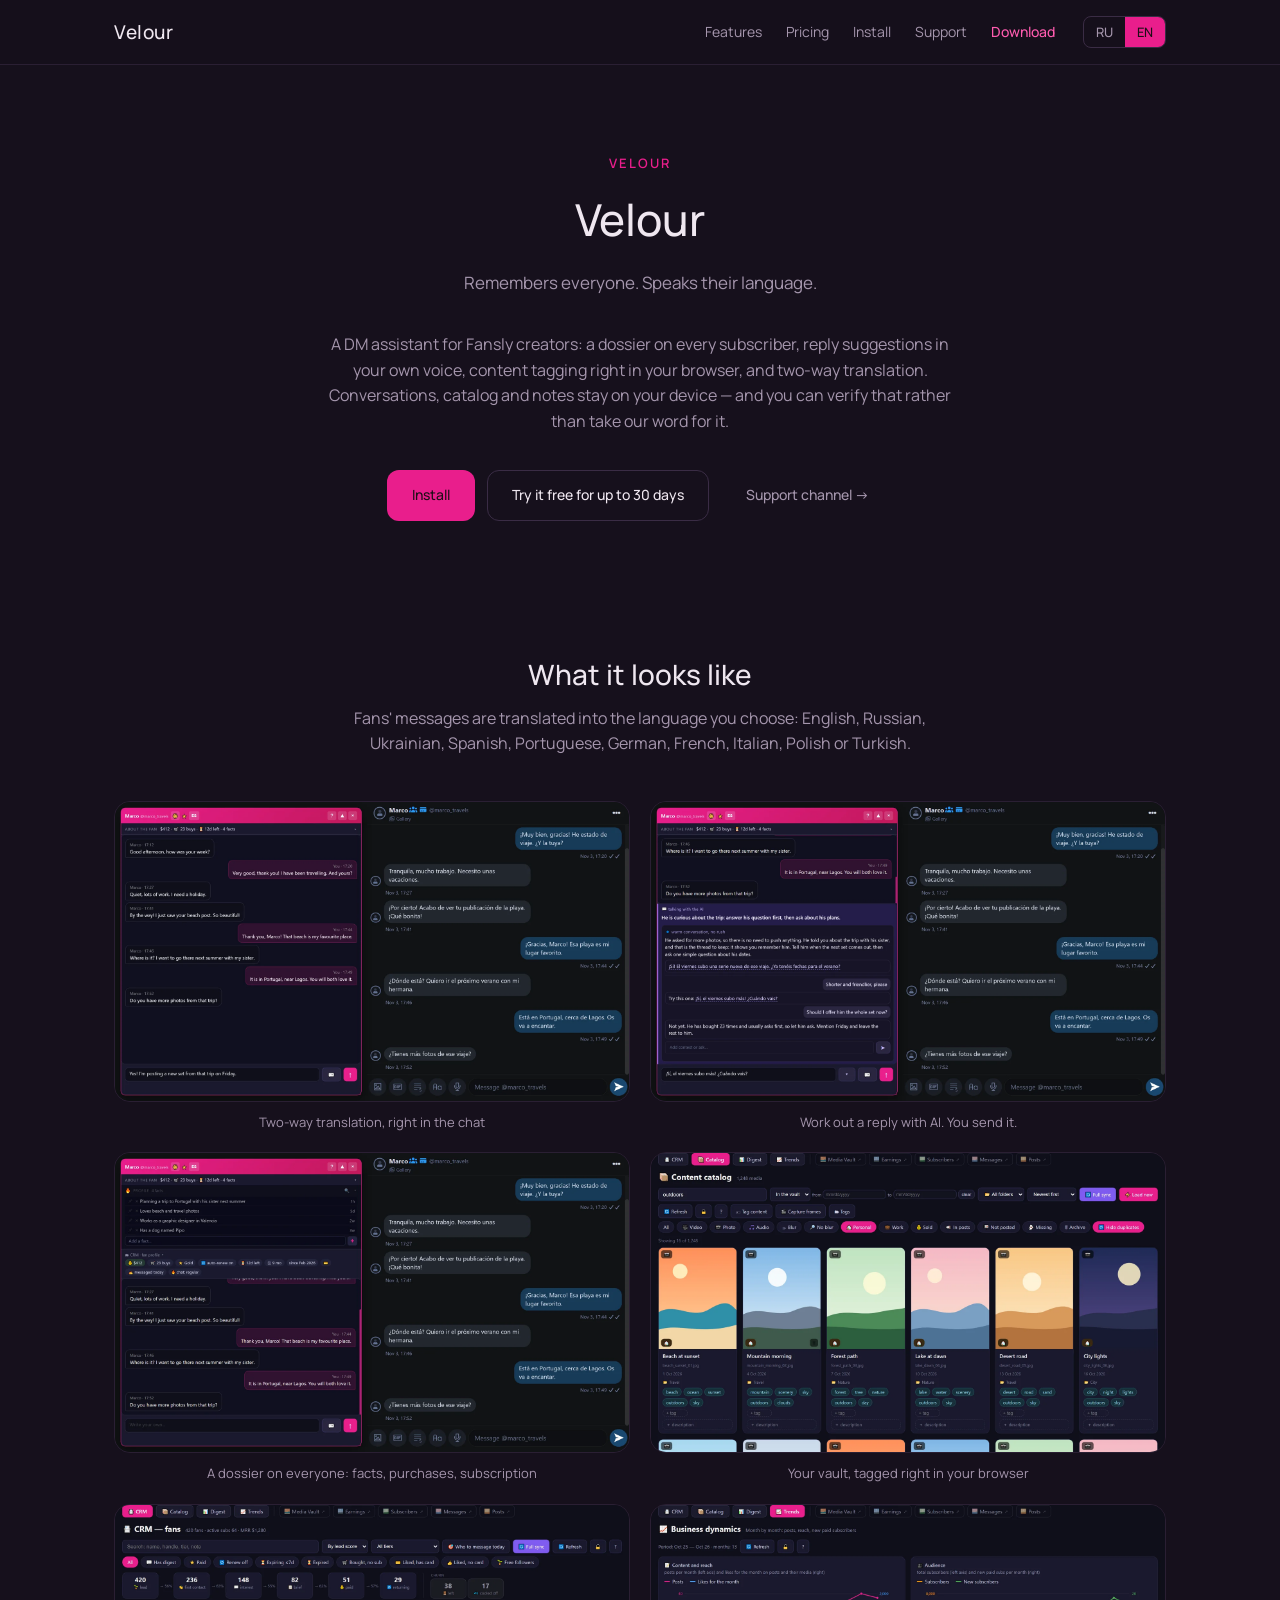
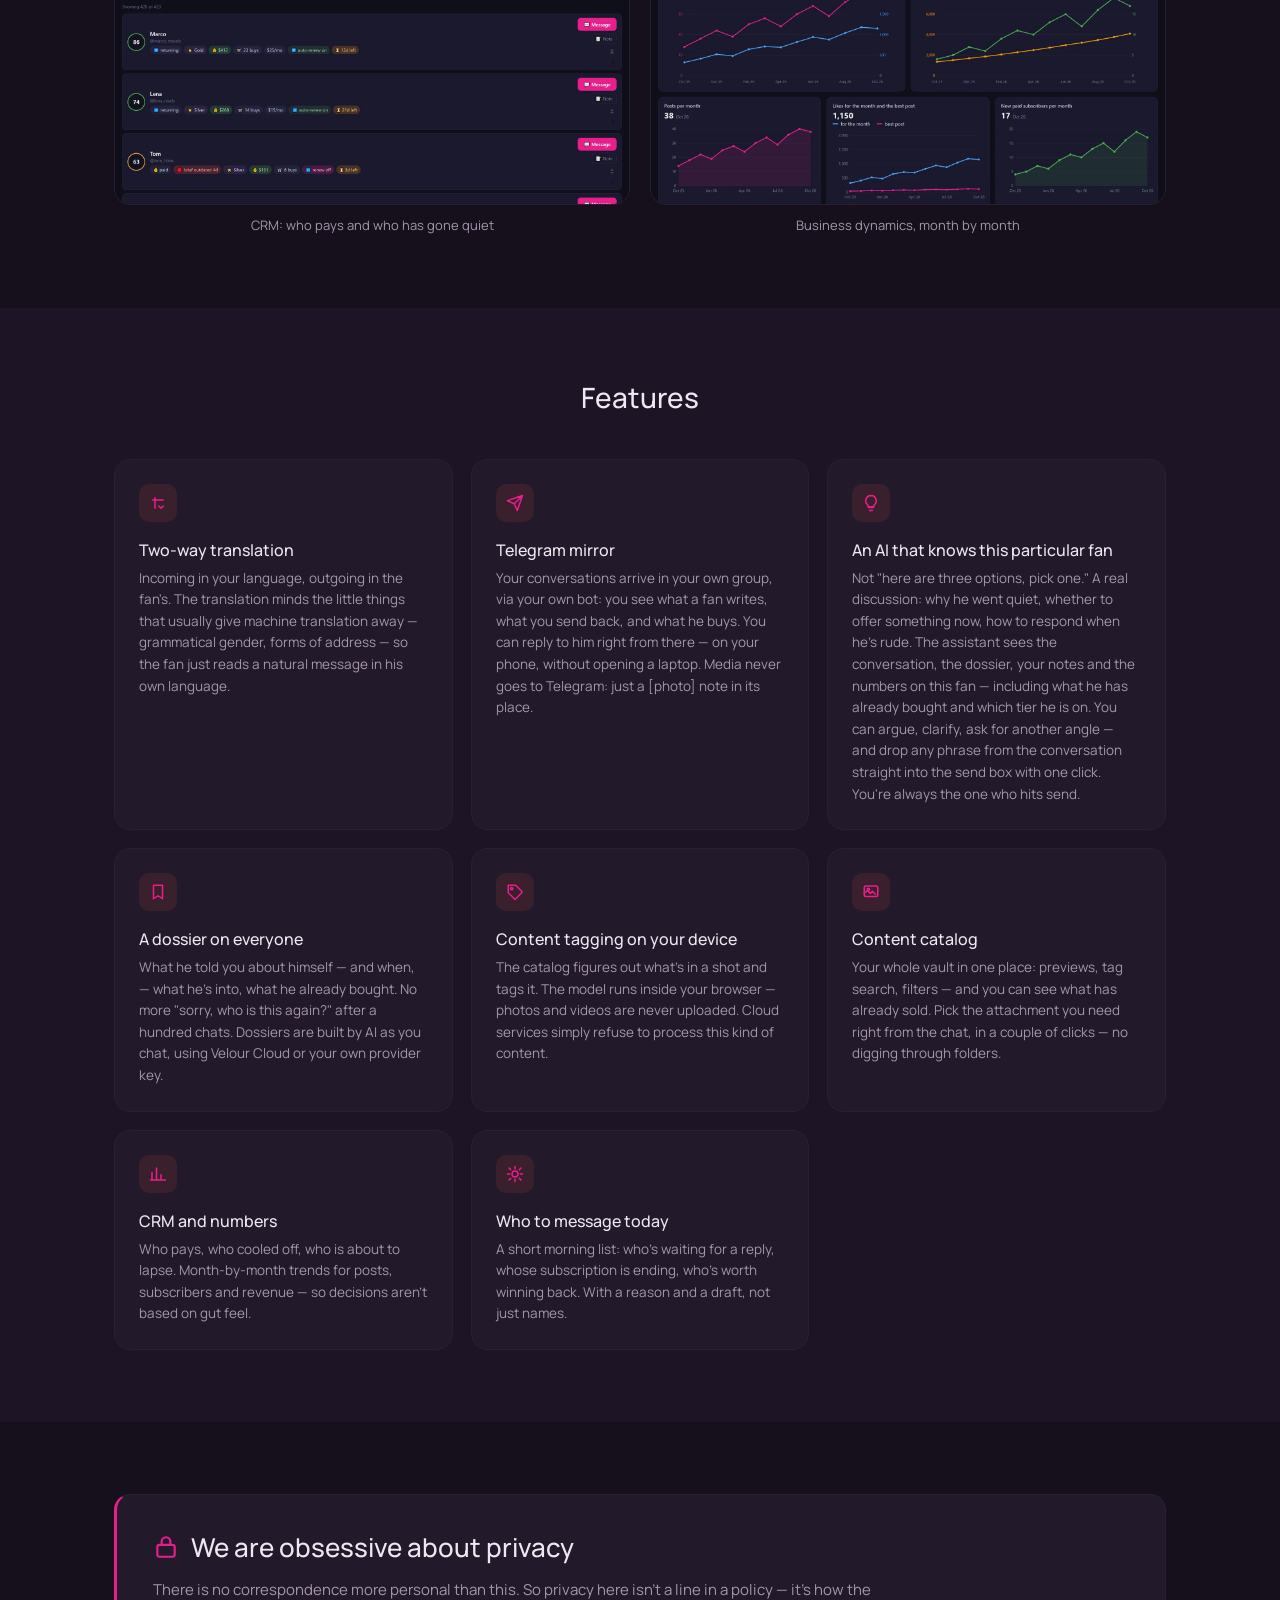
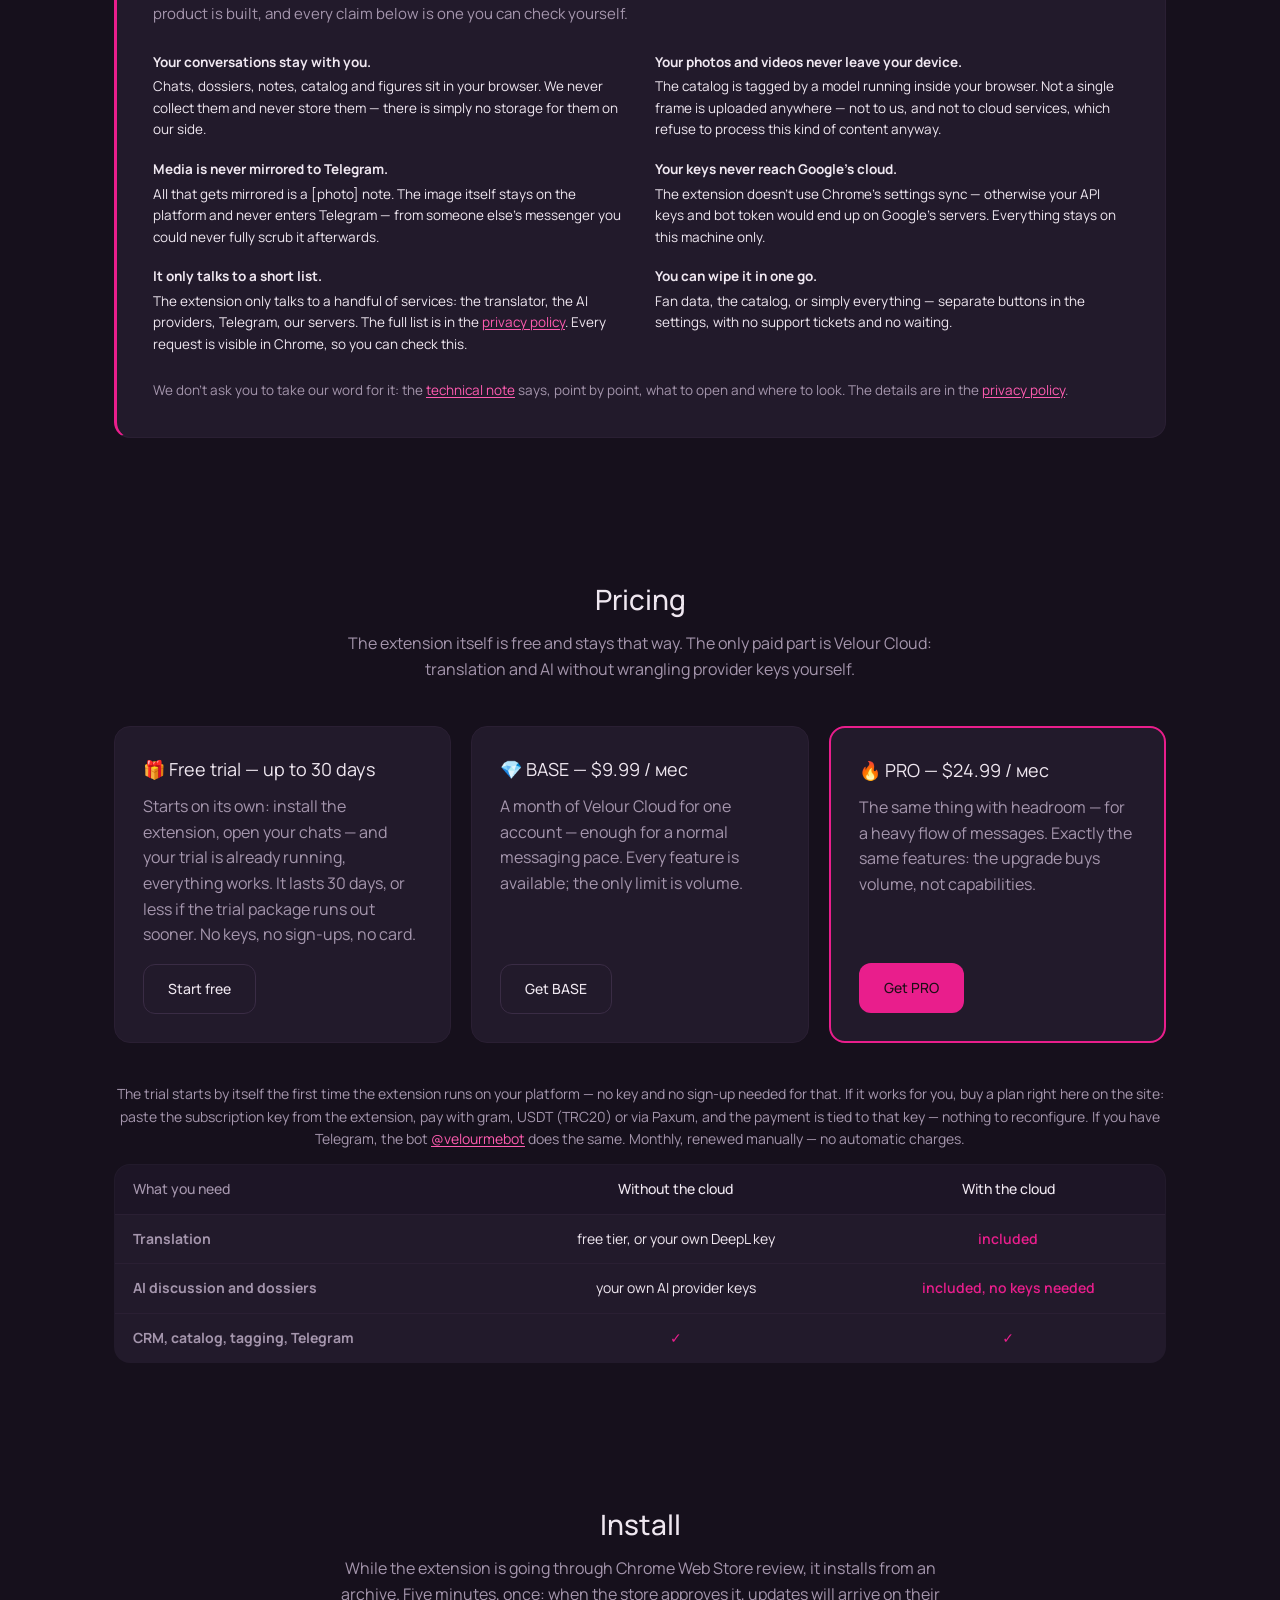
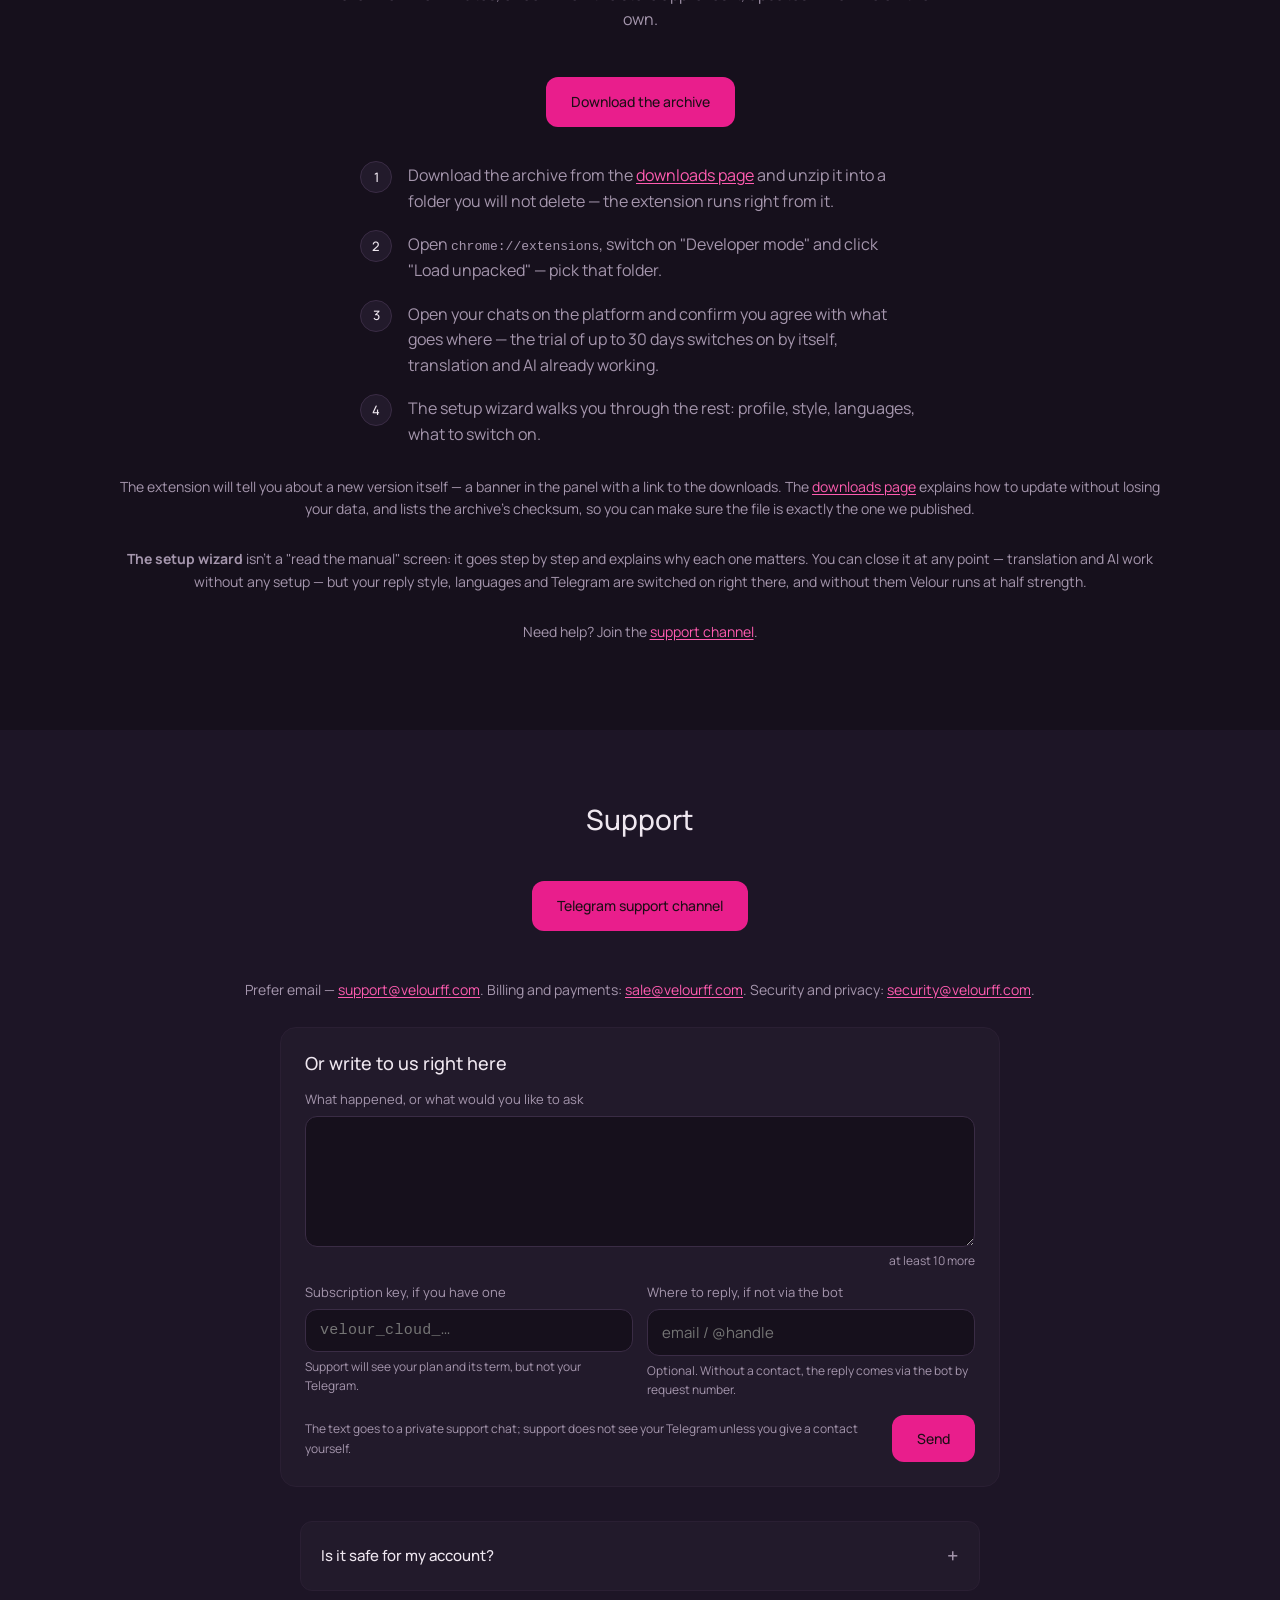
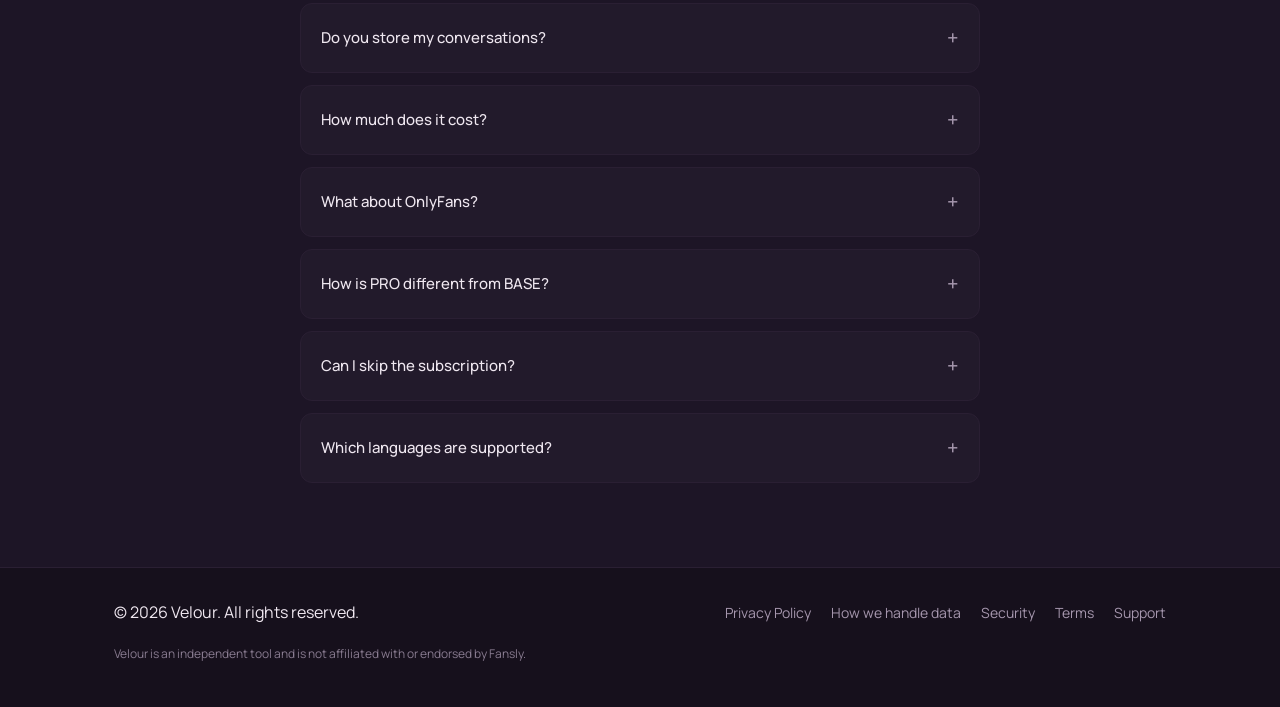
==== index.html @ 2e5d0bad "Пробный период: до 30 дней Co-Authored-By: Claude Opus 5.5 <noreply@anthropic.com>" ====
<!DOCTYPE html>
<html lang="en"
      data-title-ru="Velour — ассистент для личек на Fansly"
      data-title-en="Velour — DM assistant for Fansly creators"
      data-desc-ru="Velour: досье на каждого подписчика, подсказки ответов в вашем стиле, автотеги контента прямо в браузере и перевод в обе стороны. Данные остаются у вас."
      data-desc-en="Velour: a dossier on every subscriber, reply suggestions in your own voice, on-device content tagging and two-way translation. Your data stays with you.">
<head>
<meta charset="UTF-8">
<meta name="viewport" content="width=device-width, initial-scale=1">
<title>Velour</title>
<meta name="description" content="Velour — DM assistant for Fansly creators.">
<link rel="preconnect" href="https://fonts.googleapis.com">
<link rel="preconnect" href="https://fonts.gstatic.com" crossorigin>
<link href="https://fonts.googleapis.com/css2?family=Manrope:wght@400;500;600&display=swap" rel="stylesheet">
<link rel="stylesheet" href="style.css?v=20261104">
</head>
<body>
<a class="skip-link" href="#main">
  <span data-lang="ru">К содержимому</span><span data-lang="en">Skip to content</span>
</a>

<header class="site-header">
  <div class="container">
    <a class="logo" href="#top">Velour</a>
    <div class="header-right">
      <nav class="main-nav" aria-label="Основная навигация">
        <a href="#features"><span data-lang="ru">Возможности</span><span data-lang="en">Features</span></a>
        <a href="#pricing"><span data-lang="ru">Тарифы</span><span data-lang="en">Pricing</span></a>
        <a href="#install"><span data-lang="ru">Установка</span><span data-lang="en">Install</span></a>
        <a href="#support"><span data-lang="ru">Поддержка</span><span data-lang="en">Support</span></a>
        <a class="nav-download" href="downloads.html"><span data-lang="ru">Скачать</span><span data-lang="en">Download</span></a>
      </nav>
      <div class="lang-switch" role="group" aria-label="Language / Язык">
        <button type="button" data-set-lang="ru" aria-pressed="false">RU</button>
        <button type="button" data-set-lang="en" aria-pressed="false">EN</button>
      </div>
    </div>
  </div>
</header>

<main id="main">

  <section class="hero" id="top">
    <div class="container">
      <div class="kicker">VELOUR</div>
      <h1>Velour</h1>
      <p class="lede" data-lang="ru">Помнит каждого. Говорит на его языке.</p>
      <p class="lede" data-lang="en">Remembers everyone. Speaks their language.</p>
      <p data-lang="ru" style="max-width:640px;margin:0 auto 36px">Ассистент для личек на Fansly: досье на каждого подписчика, подсказки ответов в вашем стиле, автотеги контента прямо в браузере и перевод в обе стороны. Переписка, каталог и заметки остаются на вашем устройстве — и это можно проверить, а не принять на веру.</p>
      <p data-lang="en" style="max-width:640px;margin:0 auto 36px">A DM assistant for Fansly creators: a dossier on every subscriber, reply suggestions in your own voice, content tagging right in your browser, and two-way translation. Conversations, catalog and notes stay on your device — and you can verify that rather than take our word for it.</p>
      <div class="hero-actions">
        <a class="btn btn-primary" href="#install">
          <span data-lang="ru">Установить</span><span data-lang="en">Install</span>
        </a>
        <a class="btn btn-secondary" href="#install">
          <span data-lang="ru">Попробовать до 30 дней бесплатно</span><span data-lang="en">Try it free for up to 30 days</span>
        </a>
        <a class="btn btn-ghost" href="https://t.me/velourapp">
          <span data-lang="ru">Канал поддержки →</span><span data-lang="en">Support channel →</span>
        </a>
      </div>
    </div>
  </section>

  <section id="demo">
    <div class="container">
      <div class="section-head">
        <h2><span data-lang="ru">Как это выглядит</span><span data-lang="en">What it looks like</span></h2>
        <p data-lang="ru">Снимки на английском. Сообщения фанов переводятся на язык, который вы выберете: английский, русский, украинский, испанский, португальский, немецкий, французский, итальянский, польский или турецкий.</p>
        <p data-lang="en">Fans' messages are translated into the language you choose: English, Russian, Ukrainian, Spanish, Portuguese, German, French, Italian, Polish or Turkish.</p>
      </div>
      <div class="demo-shots">
        <figure>
          <a class="shot-link" href="assets/shots/1-translate.webp" target="_blank" rel="noopener">
            <img src="assets/shots/1-translate.webp" width="1600" height="930" loading="lazy" alt="The chat in Spanish on the right, the Velour panel in English on the left">
          </a>
          <figcaption><span data-lang="ru">Перевод в обе стороны прямо в чате</span><span data-lang="en">Two-way translation, right in the chat</span></figcaption>
        </figure>
        <figure>
          <a class="shot-link" href="assets/shots/2-ai-reply.webp" target="_blank" rel="noopener">
            <img src="assets/shots/2-ai-reply.webp" width="1600" height="930" loading="lazy" alt="A conversation with the AI about the fan, with ready phrases in his language">
          </a>
          <figcaption><span data-lang="ru">Обсудите ответ с ИИ, отправляете вы сами</span><span data-lang="en">Work out a reply with AI. You send it.</span></figcaption>
        </figure>
        <figure>
          <a class="shot-link" href="assets/shots/3-fan-card.webp" target="_blank" rel="noopener">
            <img src="assets/shots/3-fan-card.webp" width="1600" height="930" loading="lazy" alt="The panel with what the fan told about himself and his purchase history">
          </a>
          <figcaption><span data-lang="ru">Досье на каждого: факты, покупки, подписка</span><span data-lang="en">A dossier on everyone: facts, purchases, subscription</span></figcaption>
        </figure>
        <figure>
          <a class="shot-link" href="assets/shots/4-catalog.webp" target="_blank" rel="noopener">
            <img src="assets/shots/4-catalog.webp" width="1600" height="930" loading="lazy" alt="The media catalog with automatic tags and a search by tag">
          </a>
          <figcaption><span data-lang="ru">Каталог с тегами: разметка идёт прямо в браузере</span><span data-lang="en">Your vault, tagged right in your browser</span></figcaption>
        </figure>
        <figure>
          <a class="shot-link" href="assets/shots/5-crm.webp" target="_blank" rel="noopener">
            <img src="assets/shots/5-crm.webp" width="1600" height="930" loading="lazy" alt="The list of fans with score, spending and subscription status">
          </a>
          <figcaption><span data-lang="ru">CRM: кто платит, а кто затих</span><span data-lang="en">CRM: who pays and who has gone quiet</span></figcaption>
        </figure>
        <figure>
          <a class="shot-link" href="assets/shots/6-dynamics.webp" target="_blank" rel="noopener">
            <img src="assets/shots/6-dynamics.webp" width="1600" height="930" loading="lazy" alt="Charts of posts, likes, subscribers and new paid subscribers by month">
          </a>
          <figcaption><span data-lang="ru">Динамика бизнеса по месяцам</span><span data-lang="en">Business dynamics, month by month</span></figcaption>
        </figure>
      </div>
    </div>
  </section>

  <section class="section-alt" id="features">
    <div class="container">
      <div class="section-head">
        <h2><span data-lang="ru">Возможности</span><span data-lang="en">Features</span></h2>
      </div>
      <div class="feature-grid">

        <div class="feature-card">
          <div class="feature-icon" aria-hidden="true">
            <svg width="18" height="18" viewBox="0 0 24 24" fill="none" stroke="#e91e8c" stroke-width="2"><path d="M5 8h14M8 5v14M19 16l-3 3-3-3" stroke-linecap="round" stroke-linejoin="round"/></svg>
          </div>
          <h3><span data-lang="ru">Перевод в обе стороны</span><span data-lang="en">Two-way translation</span></h3>
          <p data-lang="ru">Входящие — на вашем языке, исходящие — на языке фана. Перевод следит за мелочами вроде рода и обращений, которые обычно выдают машинный перевод, — фан просто читает живое сообщение на родном языке.</p>
          <p data-lang="en">Incoming in your language, outgoing in the fan's. The translation minds the little things that usually give machine translation away — grammatical gender, forms of address — so the fan just reads a natural message in his own language.</p>
        </div>

        <div class="feature-card">
          <div class="feature-icon" aria-hidden="true">
            <svg width="18" height="18" viewBox="0 0 24 24" fill="none" stroke="#e91e8c" stroke-width="2"><path d="M22 2 11 13M22 2l-7 20-4-9-9-4 20-7z" stroke-linecap="round" stroke-linejoin="round"/></svg>
          </div>
          <h3><span data-lang="ru">Зеркало в Телеграме</span><span data-lang="en">Telegram mirror</span></h3>
          <p data-lang="ru">Переписка приходит в вашу собственную группу, через вашего бота: видно, что пишет фан, что вы ответили и что он покупает. Оттуда же можно и написать ему — с телефона, не открывая ноутбук. Медиа в Телеграм не уходит: вместо него только пометка вида [фото].</p>
          <p data-lang="en">Your conversations arrive in your own group, via your own bot: you see what a fan writes, what you send back, and what he buys. You can reply to him right from there — on your phone, without opening a laptop. Media never goes to Telegram: just a [photo] note in its place.</p>
        </div>

        <div class="feature-card">
          <div class="feature-icon" aria-hidden="true">
            <svg width="18" height="18" viewBox="0 0 24 24" fill="none" stroke="#e91e8c" stroke-width="2"><path d="M9 18h6M10 22h4M12 2a7 7 0 0 0-4 12.7V17h8v-2.3A7 7 0 0 0 12 2z" stroke-linecap="round" stroke-linejoin="round"/></svg>
          </div>
          <h3><span data-lang="ru">Разговор с ИИ, который знает этого фана</span><span data-lang="en">An AI that knows this particular fan</span></h3>
          <p data-lang="ru">Не «вот три варианта, выбирайте». Полноценное обсуждение: почему он затих, стоит ли предлагать сейчас, как ответить на грубость. Ассистент видит переписку, досье, заметки и цифры по этому фану — включая то, что он уже покупал и на каком тарифе сидит. Можно спорить, уточнять, просить иначе — и любую фразу из разговора одним кликом вставить в поле отправки. Отправляете всегда вы.</p>
          <p data-lang="en">Not "here are three options, pick one." A real discussion: why he went quiet, whether to offer something now, how to respond when he's rude. The assistant sees the conversation, the dossier, your notes and the numbers on this fan — including what he has already bought and which tier he is on. You can argue, clarify, ask for another angle — and drop any phrase from the conversation straight into the send box with one click. You're always the one who hits send.</p>
        </div>

        <div class="feature-card">
          <div class="feature-icon" aria-hidden="true">
            <svg width="18" height="18" viewBox="0 0 24 24" fill="none" stroke="#e91e8c" stroke-width="2"><path d="M6 3h12v18l-6-4-6 4V3z" stroke-linecap="round" stroke-linejoin="round"/></svg>
          </div>
          <h3><span data-lang="ru">Досье на каждого</span><span data-lang="en">A dossier on everyone</span></h3>
          <p data-lang="ru">Что он рассказал о себе — и когда именно, — чем живёт, что уже покупал. Никаких «прости, а кто это?» после сотни диалогов. Досье по ходу переписки собирает ИИ — через облако Velour или ваш собственный ключ провайдера.</p>
          <p data-lang="en">What he told you about himself — and when, — what he's into, what he already bought. No more "sorry, who is this again?" after a hundred chats. Dossiers are built by AI as you chat, using Velour Cloud or your own provider key.</p>
        </div>

        <div class="feature-card">
          <div class="feature-icon" aria-hidden="true">
            <svg width="18" height="18" viewBox="0 0 24 24" fill="none" stroke="#e91e8c" stroke-width="2"><path d="M20.6 13.4 12 22l-9-9V3h10l7.6 7.6a2 2 0 0 1 0 2.8z" stroke-linecap="round" stroke-linejoin="round"/><circle cx="7.5" cy="7.5" r="1.5"/></svg>
          </div>
          <h3><span data-lang="ru">Автотеги на вашем устройстве</span><span data-lang="en">Content tagging on your device</span></h3>
          <p data-lang="ru">Каталог сам понимает, что на снимке, и проставляет теги. Модель работает у вас в браузере — фото и видео никуда не отправляются. Облачные сервисы такое просто отказываются обрабатывать.</p>
          <p data-lang="en">The catalog figures out what's in a shot and tags it. The model runs inside your browser — photos and videos are never uploaded. Cloud services simply refuse to process this kind of content.</p>
        </div>

        <div class="feature-card">
          <div class="feature-icon" aria-hidden="true">
            <svg width="18" height="18" viewBox="0 0 24 24" fill="none" stroke="#e91e8c" stroke-width="2"><rect x="3" y="4" width="18" height="14" rx="2"/><path d="m3 14 4-4 4 4 3-3 4 4" stroke-linecap="round" stroke-linejoin="round"/><circle cx="8.5" cy="8.5" r="1.5"/></svg>
          </div>
          <h3><span data-lang="ru">Каталог контента</span><span data-lang="en">Content catalog</span></h3>
          <p data-lang="ru">Весь ваш vault в одном месте: превью, поиск по тегам, фильтры — и видно, что уже продавалось. Нужное вложение выбираете прямо из чата, в пару кликов — без раскопок по папкам.</p>
          <p data-lang="en">Your whole vault in one place: previews, tag search, filters — and you can see what has already sold. Pick the attachment you need right from the chat, in a couple of clicks — no digging through folders.</p>
        </div>

        <div class="feature-card">
          <div class="feature-icon" aria-hidden="true">
            <svg width="18" height="18" viewBox="0 0 24 24" fill="none" stroke="#e91e8c" stroke-width="2"><path d="M4 20V10M10 20V4M16 20v-7M22 20H2" stroke-linecap="round"/></svg>
          </div>
          <h3><span data-lang="ru">CRM и цифры</span><span data-lang="en">CRM and numbers</span></h3>
          <p data-lang="ru">Кто платит, кто остыл, кто вот-вот отпишется. Помесячная картина по постам, подписчикам и выручке — чтобы решать по цифрам, а не на глазок.</p>
          <p data-lang="en">Who pays, who cooled off, who is about to lapse. Month-by-month trends for posts, subscribers and revenue — so decisions aren't based on gut feel.</p>
        </div>

        <div class="feature-card">
          <div class="feature-icon" aria-hidden="true">
            <svg width="18" height="18" viewBox="0 0 24 24" fill="none" stroke="#e91e8c" stroke-width="2"><circle cx="12" cy="12" r="4"/><path d="M12 2v3M12 19v3M4.2 4.2l2.1 2.1M17.7 17.7l2.1 2.1M2 12h3M19 12h3M4.2 19.8l2.1-2.1M17.7 6.3l2.1-2.1" stroke-linecap="round"/></svg>
          </div>
          <h3><span data-lang="ru">Кому написать сегодня</span><span data-lang="en">Who to message today</span></h3>
          <p data-lang="ru">С утра — короткий список: кто ждёт ответа, у кого заканчивается подписка, кого стоит вернуть. С поводом и черновиком, а не просто списком имён.</p>
          <p data-lang="en">A short morning list: who's waiting for a reply, whose subscription is ending, who's worth winning back. With a reason and a draft, not just names.</p>
        </div>

      </div>
    </div>
  </section>

  <!-- Приватность отдельным блоком, а не карточкой в ряду: для этой аудитории это не «ещё одна фича»,
       а условие, при котором инструмент вообще пускают к переписке. -->
  <section id="privacy-pledge">
    <div class="container">
      <div class="pledge">
        <div class="pledge-head">
          <svg width="26" height="26" viewBox="0 0 24 24" fill="none" stroke="#e91e8c" stroke-width="2" aria-hidden="true"><rect x="4" y="10" width="16" height="11" rx="2"/><path d="M8 10V7a4 4 0 0 1 8 0v3" stroke-linecap="round"/></svg>
          <h2><span data-lang="ru">Мы помешаны на приватности</span><span data-lang="en">We are obsessive about privacy</span></h2>
        </div>
        <p class="pledge-lede" data-lang="ru">Личнее этой переписки не бывает. Поэтому приватность у нас не строчка в политике, а способ, которым всё устроено внутри — и каждый пункт ниже можно проверить самостоятельно.</p>
        <p class="pledge-lede" data-lang="en">There is no correspondence more personal than this. So privacy here isn't a line in a policy — it's how the product is built, and every claim below is one you can check yourself.</p>

        <ul class="pledge-list">
          <li>
            <strong data-lang="ru">Переписка живёт у вас.</strong><strong data-lang="en">Your conversations stay with you.</strong>
            <span data-lang="ru">Диалоги, досье, заметки, каталог и цифры лежат в вашем браузере. Мы их не собираем и не храним — на нашей стороне под них просто нет хранилища.</span>
            <span data-lang="en">Chats, dossiers, notes, catalog and figures sit in your browser. We never collect them and never store them — there is simply no storage for them on our side.</span>
          </li>
          <li>
            <strong data-lang="ru">Ваши фото и видео никуда не уходят.</strong><strong data-lang="en">Your photos and videos never leave your device.</strong>
            <span data-lang="ru">Каталог размечает модель, работающая внутри браузера. Ни один кадр не загружается на сервер — ни к нам, ни в облачные сервисы, которые такой контент всё равно отказываются обрабатывать.</span>
            <span data-lang="en">The catalog is tagged by a model running inside your browser. Not a single frame is uploaded anywhere — not to us, and not to cloud services, which refuse to process this kind of content anyway.</span>
          </li>
          <li>
            <strong data-lang="ru">В Телеграм медиа не пересылается.</strong><strong data-lang="en">Media is never mirrored to Telegram.</strong>
            <span data-lang="ru">В зеркало уходит только пометка вида [фото]. Сама картинка остаётся на площадке и в Телеграм не попадает — из чужого мессенджера её потом было бы уже не вычистить.</span>
            <span data-lang="en">All that gets mirrored is a [photo] note. The image itself stays on the platform and never enters Telegram — from someone else's messenger you could never fully scrub it afterwards.</span>
          </li>
          <li>
            <strong data-lang="ru">Ключи не уезжают в облако Google.</strong><strong data-lang="en">Your keys never reach Google's cloud.</strong>
            <span data-lang="ru">Расширение не пользуется синхронизацией настроек Chrome — иначе ваши API-ключи и токен бота оказались бы на серверах Google. Всё хранится только на этом компьютере.</span>
            <span data-lang="en">The extension doesn't use Chrome's settings sync — otherwise your API keys and bot token would end up on Google's servers. Everything stays on this machine only.</span>
          </li>
          <li>
            <strong data-lang="ru">Наружу — только по короткому списку.</strong><strong data-lang="en">It only talks to a short list.</strong>
            <span data-lang="ru">Расширение обращается лишь к нескольким сервисам: переводчик, ИИ-провайдеры, Телеграм, наши серверы. Весь список — в <a href="privacy-full.html">политике конфиденциальности</a>. Каждый запрос виден в Chrome, это можно проверить.</span>
            <span data-lang="en">The extension only talks to a handful of services: the translator, the AI providers, Telegram, our servers. The full list is in the <a href="privacy-full.html">privacy policy</a>. Every request is visible in Chrome, so you can check this.</span>
          </li>
          <li>
            <strong data-lang="ru">Стереть можно в один заход.</strong><strong data-lang="en">You can wipe it in one go.</strong>
            <span data-lang="ru">Данные фанов, каталог или вообще всё — отдельными кнопками в настройках, без переписки с поддержкой и без ожидания.</span>
            <span data-lang="en">Fan data, the catalog, or simply everything — separate buttons in the settings, with no support tickets and no waiting.</span>
          </li>
        </ul>

        <p class="pledge-foot" data-lang="ru">Не просим верить на слово: в <a href="whitepaper.html">технической записке</a> под каждым пунктом написано, что открыть и куда посмотреть. Подробности — в <a href="privacy-full.html">политике конфиденциальности</a>.</p>
        <p class="pledge-foot" data-lang="en">We don't ask you to take our word for it: the <a href="whitepaper.html">technical note</a> says, point by point, what to open and where to look. The details are in the <a href="privacy-full.html">privacy policy</a>.</p>
      </div>
    </div>
  </section>

  <section id="pricing">
    <div class="container">
      <div class="section-head">
        <h2><span data-lang="ru">Тарифы</span><span data-lang="en">Pricing</span></h2>
        <p data-lang="ru">Само расширение бесплатное, и таким останется. Платное — только облако Velour: перевод и ИИ без возни с ключами провайдеров.</p>
        <p data-lang="en">The extension itself is free and stays that way. The only paid part is Velour Cloud: translation and AI without wrangling provider keys yourself.</p>
      </div>

      <div class="edition-grid">
        <div class="edition-card">
          <div class="edition-name">🎁 <span data-lang="ru">Бесплатный пробный период — до 30 дней</span><span data-lang="en">Free trial — up to 30 days</span></div>
          <p data-lang="ru">Включается сам: поставьте расширение, откройте свои чаты — и пробный период уже идёт, всё работает. Длится 30 дней или меньше, если пробный пакет закончится раньше. Без ключей, без регистраций, без карты.</p>
          <p data-lang="en">Starts on its own: install the extension, open your chats — and your trial is already running, everything works. It lasts 30 days, or less if the trial package runs out sooner. No keys, no sign-ups, no card.</p>
          <div class="edition-actions">
            <a class="btn btn-secondary" href="#install">
              <span data-lang="ru">Начать бесплатно</span><span data-lang="en">Start free</span>
            </a>
          </div>
        </div>

        <div class="edition-card">
          <div class="edition-name">💎 BASE — $9.99 / мес</div>
          <p data-lang="ru">Облако на месяц для одного аккаунта — хватает на обычный ритм переписки. Все функции доступны, тариф ограничивает только объём.</p>
          <p data-lang="en">A month of Velour Cloud for one account — enough for a normal messaging pace. Every feature is available; the only limit is volume.</p>
          <div class="edition-actions">
            <a class="btn btn-secondary" href="buy.html?tier=base">
              <span data-lang="ru">Купить BASE</span><span data-lang="en">Get BASE</span>
            </a>
          </div>
        </div>

        <div class="edition-card is-featured">
          <div class="edition-name">🔥 PRO — $24.99 / мес</div>
          <p data-lang="ru">То же самое, но с запасом — для плотного потока переписки. Функции ровно те же: апгрейд покупает объём, а не возможности.</p>
          <p data-lang="en">The same thing with headroom — for a heavy flow of messages. Exactly the same features: the upgrade buys volume, not capabilities.</p>
          <div class="edition-actions">
            <a class="btn btn-primary" href="buy.html?tier=pro">
              <span data-lang="ru">Купить PRO</span><span data-lang="en">Get PRO</span>
            </a>
          </div>
        </div>
      </div>

      <p class="install-help">
        <span data-lang="ru">Пробный период начинается сам, как только расширение впервые заработает на площадке — ни ключа, ни регистрации для этого не нужно. Понравилось — покупаете тариф прямо здесь, на сайте: вставляете ключ подписки из расширения, платите gram, USDT (TRC20) или через Paxum, и оплата привязывается к этому ключу — перенастраивать ничего не придётся. Есть Телеграм — то же самое умеет бот <a href="https://t.me/velourmebot">@velourmebot</a>. Подписка помесячная, продлевается вручную — автосписаний нет.</span>
        <span data-lang="en">The trial starts by itself the first time the extension runs on your platform — no key and no sign-up needed for that. If it works for you, buy a plan right here on the site: paste the subscription key from the extension, pay with gram, USDT (TRC20) or via Paxum, and the payment is tied to that key — nothing to reconfigure. If you have Telegram, the bot <a href="https://t.me/velourmebot">@velourmebot</a> does the same. Monthly, renewed manually — no automatic charges.</span>
      </p>

      <table class="compare-table">
        <thead>
          <tr>
            <th scope="col"><span data-lang="ru">Что нужно</span><span data-lang="en">What you need</span></th>
            <th scope="col"><span data-lang="ru">Без облака</span><span data-lang="en">Without the cloud</span></th>
            <th scope="col"><span data-lang="ru">С облаком</span><span data-lang="en">With the cloud</span></th>
          </tr>
        </thead>
        <tbody>
          <tr>
            <th scope="row"><span data-lang="ru">Перевод</span><span data-lang="en">Translation</span></th>
            <td><span data-lang="ru">бесплатный, или свой ключ DeepL</span><span data-lang="en">free tier, or your own DeepL key</span></td>
            <td class="yes"><span data-lang="ru">включён</span><span data-lang="en">included</span></td>
          </tr>
          <tr>
            <th scope="row"><span data-lang="ru">Разговор с ИИ и досье</span><span data-lang="en">AI discussion and dossiers</span></th>
            <td><span data-lang="ru">свои ключи ИИ-провайдеров</span><span data-lang="en">your own AI provider keys</span></td>
            <td class="yes"><span data-lang="ru">включены, ключи не нужны</span><span data-lang="en">included, no keys needed</span></td>
          </tr>
          <tr>
            <th scope="row"><span data-lang="ru">CRM, каталог, автотеги, Телеграм</span><span data-lang="en">CRM, catalog, tagging, Telegram</span></th>
            <td class="yes">✓</td>
            <td class="yes">✓</td>
          </tr>
        </tbody>
      </table>
    </div>
  </section>

  <section id="install">
    <div class="container">
      <div class="section-head">
        <h2><span data-lang="ru">Установка</span><span data-lang="en">Install</span></h2>
        <p data-lang="ru">Пока расширение проходит проверку в Chrome Web Store, оно ставится из архива. Это пять минут и один раз: когда магазин одобрит, обновления пойдут сами.</p>
        <p data-lang="en">While the extension is going through Chrome Web Store review, it installs from an archive. Five minutes, once: when the store approves it, updates will arrive on their own.</p>
      </div>

      <div class="install-cta">
        <a class="btn btn-primary" href="downloads.html">
          <span data-lang="ru">Скачать архив</span><span data-lang="en">Download the archive</span>
        </a>
      </div>

      <ol class="install-steps" data-lang="ru">
        <li>Скачайте архив на <a href="downloads.html">странице загрузок</a> и распакуйте его в папку, которую не будете удалять — расширение работает прямо из неё.</li>
        <li>Откройте <code>chrome://extensions</code>, включите «Режим разработчика» и нажмите «Загрузить распакованное» — выберите эту папку.</li>
        <li>Откройте свои чаты на площадке и подтвердите, что согласны с тем, что и куда уходит, — пробный период до 30 дней включится сам, а перевод и ИИ уже работают.</li>
        <li>Мастер настройки проведёт по шагам: профиль, стиль, языки, что включить.</li>
      </ol>
      <ol class="install-steps" data-lang="en">
        <li>Download the archive from the <a href="downloads.html">downloads page</a> and unzip it into a folder you will not delete — the extension runs right from it.</li>
        <li>Open <code>chrome://extensions</code>, switch on "Developer mode" and click "Load unpacked" — pick that folder.</li>
        <li>Open your chats on the platform and confirm you agree with what goes where — the trial of up to 30 days switches on by itself, translation and AI already working.</li>
        <li>The setup wizard walks you through the rest: profile, style, languages, what to switch on.</li>
      </ol>

      <p class="install-help">
        <span data-lang="ru">О новой версии расширение скажет само — баннером в панели со ссылкой на загрузки. На <a href="downloads.html">странице загрузок</a> написано, как обновиться, не потеряв данные, и есть контрольная сумма архива: можно убедиться, что файл ровно тот, что мы выложили.</span>
        <span data-lang="en">The extension will tell you about a new version itself — a banner in the panel with a link to the downloads. The <a href="downloads.html">downloads page</a> explains how to update without losing your data, and lists the archive's checksum, so you can make sure the file is exactly the one we published.</span>
      </p>

      <p class="install-help">
        <span data-lang="ru"><strong>Мастер настройки</strong> — это не «прочитайте инструкцию»: он ведёт по шагам и на каждом объясняет, зачем это. Закрыть его можно в любой момент — перевод и ИИ работают и без настройки, — но ваш стиль ответов, языки и Телеграм включаются именно в нём, а без них Velour раскрывается вполсилы.</span>
        <span data-lang="en"><strong>The setup wizard</strong> isn't a "read the manual" screen: it goes step by step and explains why each one matters. You can close it at any point — translation and AI work without any setup — but your reply style, languages and Telegram are switched on right there, and without them Velour runs at half strength.</span>
      </p>

      <p class="install-help">
        <span data-lang="ru">Нужна помощь? Заходите в <a href="https://t.me/velourapp">канал поддержки</a>.</span>
        <span data-lang="en">Need help? Join the <a href="https://t.me/velourapp">support channel</a>.</span>
      </p>
    </div>
  </section>

  <section class="section-alt" id="support">
    <div class="container">
      <div class="section-head">
        <h2><span data-lang="ru">Поддержка</span><span data-lang="en">Support</span></h2>
      </div>

      <div class="support-cta">
        <a class="btn btn-primary" href="https://t.me/velourapp">
          <span data-lang="ru">Канал поддержки в Телеграме</span><span data-lang="en">Telegram support channel</span>
        </a>
      </div>

      <p class="install-help">
        <span data-lang="ru">Предпочитаете почту — <a href="mailto:support@velourff.com">support@velourff.com</a>. По оплате и счетам: <a href="mailto:sale@velourff.com">sale@velourff.com</a>. По безопасности и приватности: <a href="mailto:security@velourff.com">security@velourff.com</a>.</span>
        <span data-lang="en">Prefer email — <a href="mailto:support@velourff.com">support@velourff.com</a>. Billing and payments: <a href="mailto:sale@velourff.com">sale@velourff.com</a>. Security and privacy: <a href="mailto:security@velourff.com">security@velourff.com</a>.</span>
      </p>

      <!-- Форма обращения (todo п.61). Уходит в POST /v1/support без авторизации; ключ и контакт — по желанию. -->
      <div class="sup">
        <form id="support-form" class="sup-form" autocomplete="off" novalidate>
          <h3><span data-lang="ru">Или напишите прямо отсюда</span><span data-lang="en">Or write to us right here</span></h3>

          <label class="buy-label" for="sup-msg"><span data-lang="ru">Что случилось или что хотите спросить</span><span data-lang="en">What happened, or what would you like to ask</span></label>
          <textarea id="sup-msg" class="buy-input sup-msg" rows="5" required></textarea>
          <div class="sup-count" id="sup-count" aria-live="polite"></div>

          <div class="sup-grid">
            <div>
              <label class="buy-label" for="sup-key"><span data-lang="ru">Ключ подписки, если есть</span><span data-lang="en">Subscription key, if you have one</span></label>
              <input id="sup-key" class="buy-input mono" type="text" spellcheck="false" autocapitalize="off" placeholder="velour_cloud_…">
              <div class="sup-hint"><span data-lang="ru">Поддержка увидит тариф и срок, но не ваш Телеграм.</span><span data-lang="en">Support will see your plan and its term, but not your Telegram.</span></div>
            </div>
            <div>
              <label class="buy-label" for="sup-contact"><span data-lang="ru">Куда ответить, если не в бота</span><span data-lang="en">Where to reply, if not via the bot</span></label>
              <input id="sup-contact" class="buy-input" type="text" spellcheck="false" placeholder="email / @handle">
              <div class="sup-hint"><span data-lang="ru">Необязательно. Без контакта ответ придёт в бота по номеру обращения.</span><span data-lang="en">Optional. Without a contact, the reply comes via the bot by request number.</span></div>
            </div>
          </div>

          <div class="sup-hp" aria-hidden="true"><label for="sup-hp">Website</label><input id="sup-hp" name="hp" type="text" tabindex="-1" autocomplete="off"></div>

          <div class="buy-nav sup-nav">
            <p class="sup-privacy">
              <span data-lang="ru">Текст обращения уходит в закрытый чат поддержки; ваш Телеграм поддержка не видит, если вы не укажете контакт сами.</span>
              <span data-lang="en">The text goes to a private support chat; support does not see your Telegram unless you give a contact yourself.</span>
            </p>
            <button type="submit" class="btn btn-primary" id="sup-send" disabled><span data-lang="ru">Отправить</span><span data-lang="en">Send</span></button>
          </div>
          <p class="buy-error" id="sup-error" role="alert" hidden></p>
        </form>
        <div id="support-done" class="sup-done" hidden></div>
      </div>

      <div class="faq">

        <details>
          <summary><span data-lang="ru">Это безопасно для аккаунта?</span><span data-lang="en">Is it safe for my account?</span></summary>
          <p data-lang="ru">Velour помогает вам, а не действует за вас: каждый ответ отправляете вы сами. Автоматической отправки в расширении нет.</p>
          <p data-lang="en">Velour helps you, it doesn't act for you: you send every reply yourself. There is no automatic sending in the extension.</p>
        </details>

        <details>
          <summary><span data-lang="ru">Вы храните мои переписки?</span><span data-lang="en">Do you store my conversations?</span></summary>
          <p data-lang="ru">Нет. Переписки, досье, каталог и заметки лежат в вашем браузере и к нам не отправляются. Наружу текст идёт только транзитом — переводчику и, если пользуетесь подсказками, ИИ-провайдеру: запрос ушёл, результат вернулся. Облако Velour передаёт запрос дальше и содержимого не сохраняет — для оплаты учитывается только объём. Подробно и с проверкой — в <a href="whitepaper.html">технической записке</a>.</p>
          <p data-lang="en">No. Conversations, dossiers, catalog and notes live in your browser and are never uploaded to us. Text only ever leaves in transit — to the translator and, if you use suggestions, to an AI provider: the request goes out, the result comes back. Velour Cloud forwards the request and stores none of the content — billing is based on volume alone. The details, and how to check them, are in the <a href="whitepaper.html">technical note</a>.</p>
        </details>

        <details>
          <summary><span data-lang="ru">Сколько стоит?</span><span data-lang="en">How much does it cost?</span></summary>
          <p data-lang="ru">Расширение бесплатное. Платить нужно, только если хотите пользоваться облаком Velour вместо своих ключей провайдеров: BASE $9.99 или PRO $24.99 в месяц. Пробный период — до 30 дней: облако работает сразу после установки, без ключей и без карты; оплатить тариф можно потом у бота <a href="https://t.me/velourmebot">@velourmebot</a>, в gram, USDT (TRC20) или через Paxum.</p>
          <p data-lang="en">The extension is free. You only pay if you want Velour Cloud instead of your own provider keys: BASE $9.99 or PRO $24.99 per month. The trial lasts up to 30 days: the cloud works right after install, no keys, no card; you can pay for a plan later via <a href="https://t.me/velourmebot">@velourmebot</a>, in gram, USDT (TRC20) or via Paxum.</p>
        </details>

        <details>
          <summary><span data-lang="ru">А OnlyFans?</span><span data-lang="en">What about OnlyFans?</span></summary>
          <p data-lang="ru">Пока нет: Velour работает только с Fansly. OnlyFans в планах — если он вам нужен, скажите об этом в <a href="https://t.me/velourapp">канале поддержки</a>: по таким просьбам мы и решаем, что делать дальше.</p>
          <p data-lang="en">Not yet: Velour works with Fansly only. OnlyFans is on the roadmap — if you need it, say so in the <a href="https://t.me/velourapp">support channel</a>: requests like that are how we decide what comes next.</p>
        </details>

        <details>
          <summary><span data-lang="ru">Чем PRO отличается от BASE?</span><span data-lang="en">How is PRO different from BASE?</span></summary>
          <p data-lang="ru">Только объёмом. Набор функций одинаковый — мы принципиально не прячем возможности за апгрейд. Если упрётесь в лимит на BASE, перейти на PRO можно в любой момент.</p>
          <p data-lang="en">Volume only. The feature set is identical — we deliberately don't lock capabilities behind an upgrade. If you hit the BASE limit, you can move to PRO at any time.</p>
        </details>

        <details>
          <summary><span data-lang="ru">Можно обойтись без подписки?</span><span data-lang="en">Can I skip the subscription?</span></summary>
          <p data-lang="ru">Да: нам можно не платить вообще. Подставьте свои ключи ИИ-провайдеров и переводчика — расширение работает полностью, а платите напрямую провайдерам. Облако нужно тем, кто не хочет с этим возиться.</p>
          <p data-lang="en">Yes — you never have to pay us at all. Plug in your own AI and translation keys: the extension is fully functional, and you pay the providers directly. The cloud is for people who'd rather not deal with that.</p>
        </details>

        <details>
          <summary><span data-lang="ru">Какие языки?</span><span data-lang="en">Which languages are supported?</span></summary>
          <p data-lang="ru">Перевод: английский, русский, украинский, испанский, португальский, немецкий, французский, итальянский, польский и турецкий. Интерфейс: русский, английский, испанский, немецкий, французский, турецкий.</p>
          <p data-lang="en">Translation: English, Russian, Ukrainian, Spanish, Portuguese, German, French, Italian, Polish and Turkish. Interface: Russian, English, Spanish, German, French, Turkish.</p>
        </details>

      </div>
    </div>
  </section>

</main>

<footer class="site-footer">
  <div class="container">
    <div class="footer-row">
      <div>© 2026 Velour. <span data-lang="ru">Все права защищены.</span><span data-lang="en">All rights reserved.</span></div>
      <div class="footer-links">
        <a href="privacy-full.html">Privacy Policy</a>
        <a href="whitepaper.html"><span data-lang="ru">Как мы обращаемся с данными</span><span data-lang="en">How we handle data</span></a>
        <a href="security.html"><span data-lang="ru">Безопасность</span><span data-lang="en">Security</span></a>
        <a href="terms.html"><span data-lang="ru">Условия</span><span data-lang="en">Terms</span></a>
        <a href="https://t.me/velourapp"><span data-lang="ru">Поддержка</span><span data-lang="en">Support</span></a>
      </div>
    </div>
    <p class="footer-disclaimer" data-lang="ru">Velour — независимый инструмент: он не связан с Fansly, и Fansly его не одобряла.</p>
    <p class="footer-disclaimer" data-lang="en">Velour is an independent tool and is not affiliated with or endorsed by Fansly.</p>
  </div>
</footer>

<script src="lang.js?v=20261104" defer></script>
<script src="support.js?v=20261104" defer></script>
</body>
</html>
---- style.css ----
/* Velour — лендинг. Тёмная велюровая палитра. */

:root {
  --bg: #16101c;
  --bg-section: #1d1526;
  --bg-card: #221a2b;
  --accent: #e91e8c;
  --accent-ink: #1d0e16;
  --link: #ff5cb0;
  --text: #efe7f0;
  --text-muted: #a596ad;
  --border: #2a1f33;
  --border-strong: #3a2c45;
  --radius-lg: 16px;
  --radius-md: 12px;
  --container: 1100px;
  --font-sans: 'Manrope', system-ui, -apple-system, 'Segoe UI', sans-serif;
}

* { box-sizing: border-box; }

html { scroll-behavior: smooth; }

body {
  margin: 0;
  background: var(--bg);
  color: var(--text);
  font-family: var(--font-sans);
  line-height: 1.6;
  -webkit-font-smoothing: antialiased;
}

img { max-width: 100%; display: block; }

a { color: inherit; text-decoration: none; }

/* Ссылки в тексте. Кнопки ходят со своими классами, меню и подвал лежат вне main. */
main a:not([class]) {
  color: var(--link);
  text-decoration: underline;
  text-underline-offset: 2px;
}
main a:not([class]):hover { color: var(--text); }

h1, h2, h3 { margin: 0 0 0.5em; font-weight: 500; line-height: 1.25; }
p { margin: 0 0 1em; color: var(--text-muted); }

.container {
  max-width: var(--container);
  margin: 0 auto;
  padding: 0 24px;
}

/* ── Доступность ──────────────────────────────────────────── */

.skip-link {
  position: absolute;
  left: -999px;
  top: 0;
  background: var(--accent);
  color: var(--accent-ink);
  padding: 10px 16px;
  border-radius: 0 0 8px 0;
  z-index: 100;
  font-weight: 500;
}
.skip-link:focus {
  left: 0;
}

:focus-visible {
  outline: 2px solid var(--accent);
  outline-offset: 2px;
}

.sr-only {
  position: absolute;
  width: 1px;
  height: 1px;
  overflow: hidden;
  clip: rect(0 0 0 0);
}

/* ── RU/EN переключатель видимости ────────────────────────── */

html[lang="ru"] [data-lang="en"] { display: none; }
html[lang="en"] [data-lang="ru"] { display: none; }

/* ── Шапка ─────────────────────────────────────────────────── */

.site-header {
  position: sticky;
  top: 0;
  z-index: 20;
  background: rgba(22, 16, 28, 0.92);
  backdrop-filter: blur(8px);
  border-bottom: 1px solid var(--border);
}

.site-header .container {
  display: flex;
  align-items: center;
  justify-content: space-between;
  padding-top: 16px;
  padding-bottom: 16px;
  gap: 16px;
}

.logo {
  font-size: 19px;
  font-weight: 500;
  letter-spacing: 0.5px;
  color: var(--text);
}

.header-right {
  display: flex;
  align-items: center;
  gap: 28px;
}

.main-nav {
  display: flex;
  align-items: center;
  gap: 24px;
}

.main-nav a {
  font-size: 14px;
  color: var(--text-muted);
  transition: color 0.15s;
}
.main-nav a:hover { color: var(--text); }
.main-nav a.nav-download { color: var(--link); font-weight: 500; }
.main-nav a.nav-download:hover { color: var(--text); }

.lang-switch {
  display: flex;
  border: 1px solid var(--border-strong);
  border-radius: 8px;
  overflow: hidden;
}

.lang-switch button {
  border: none;
  background: transparent;
  color: var(--text-muted);
  font-size: 13px;
  font-weight: 500;
  font-family: inherit;
  padding: 6px 12px;
  cursor: pointer;
}

.lang-switch button[aria-pressed="true"] {
  background: var(--accent);
  color: var(--accent-ink);
}

/* ── Кнопки ────────────────────────────────────────────────── */

.btn {
  display: inline-flex;
  align-items: center;
  gap: 8px;
  padding: 13px 24px;
  border-radius: var(--radius-md);
  font-size: 14px;
  font-weight: 500;
  font-family: inherit;
  border: 1px solid transparent;
  cursor: pointer;
  transition: transform 0.1s, background 0.15s, border-color 0.15s;
}
.btn:active { transform: scale(0.98); }

.btn-primary {
  background: var(--accent);
  color: var(--accent-ink);
}
.btn-primary:hover { background: #f23d9b; }

.btn-secondary {
  background: transparent;
  border-color: var(--border-strong);
  color: var(--text);
}
.btn-secondary:hover { border-color: var(--accent); }

.btn-ghost {
  background: transparent;
  color: var(--text-muted);
}
.btn-ghost:hover { color: var(--text); }

.btn-pending {
  background: transparent;
  border: 1px dashed var(--border-strong);
  color: var(--text-muted);
  cursor: default;
}

/* ── Hero ──────────────────────────────────────────────────── */

.hero {
  padding: 88px 0 64px;
  text-align: center;
}

.hero .kicker {
  font-size: 13px;
  font-weight: 600;
  letter-spacing: 2px;
  color: var(--accent);
  margin-bottom: 18px;
}

.hero h1 {
  font-size: clamp(30px, 5vw, 44px);
}

.hero .lede {
  font-size: 17px;
  color: var(--text-muted);
  max-width: 620px;
  margin: 0 auto 36px;
}

.hero-actions {
  display: flex;
  flex-wrap: wrap;
  gap: 12px;
  justify-content: center;
}

/* ── Секции общие ─────────────────────────────────────────── */

section { padding: 72px 0; }

.section-head {
  text-align: center;
  max-width: 600px;
  margin: 0 auto 44px;
}

.section-head h2 { font-size: 28px; }
.section-head p { margin: 0; }

.section-alt { background: var(--bg-section); }

/* ── Демо ─────────────────────────────────────────────────── */

.demo-video {
  border-radius: var(--radius-lg);
  overflow: hidden;
  margin-bottom: 20px;
  border: 1px solid var(--border);
}

.demo-shots {
  display: grid;
  grid-template-columns: repeat(2, 1fr);
  gap: 20px;
}

.demo-shots figure { margin: 0; }

.demo-shots img,
.demo-video img {
  height: auto;
  border-radius: var(--radius-lg);
  border: 1px solid var(--border);
}

.demo-shots figcaption {
  margin-top: 10px;
  font-size: 13px;
  color: var(--text-muted);
  text-align: center;
}

/* ── Возможности ──────────────────────────────────────────── */

.feature-grid {
  display: grid;
  grid-template-columns: repeat(3, 1fr);
  gap: 18px;
}

@media (max-width: 900px) {
  .feature-grid { grid-template-columns: repeat(2, 1fr); }
}

@media (max-width: 560px) {
  .feature-grid { grid-template-columns: 1fr; }
}

.feature-card {
  background: var(--bg-card);
  border: 1px solid var(--border);
  border-radius: var(--radius-lg);
  padding: 24px;
}

.feature-icon {
  width: 38px;
  height: 38px;
  border-radius: 10px;
  background: #3a1f2c;
  display: flex;
  align-items: center;
  justify-content: center;
  margin-bottom: 18px;
}

.feature-card h3 { font-size: 16px; color: var(--text); }
.feature-card p { font-size: 13.5px; margin: 0; }

/* ── Приватность (крупный блок, не карточка) ──────────────── */

.pledge {
  background: var(--bg-card);
  border: 1px solid var(--border);
  border-left: 3px solid var(--accent);
  border-radius: var(--radius-lg);
  padding: 36px;
}

.pledge-head {
  display: flex;
  align-items: center;
  gap: 12px;
  margin-bottom: 14px;
}

.pledge-head h2 { margin: 0; font-size: 26px; }

.pledge-lede {
  max-width: 720px;
  margin: 0 0 26px;
  font-size: 15px;
}

.pledge-list {
  list-style: none;
  padding: 0;
  margin: 0 0 24px;
  display: grid;
  grid-template-columns: repeat(2, 1fr);
  gap: 18px 28px;
}

.pledge-list li { font-size: 13.5px; line-height: 1.6; }
.pledge-list strong { display: block; color: var(--text); margin-bottom: 3px; }

.pledge-foot { margin: 0; font-size: 13.5px; }

@media (max-width: 760px) {
  .pledge { padding: 26px 20px; }
  .pledge-head h2 { font-size: 21px; }
  .pledge-list { grid-template-columns: 1fr; }
}

/* ── Версии ───────────────────────────────────────────────── */

.edition-grid {
  display: grid;
  grid-template-columns: repeat(3, 1fr);
  gap: 20px;
  margin-bottom: 40px;
}

/* Пробный период + два тарифа: на среднем экране три колонки жмут карточки, роняем до двух. */
@media (max-width: 980px) {
  .edition-grid { grid-template-columns: repeat(2, 1fr); }
}

.edition-card {
  background: var(--bg-card);
  border: 1px solid var(--border);
  border-radius: var(--radius-lg);
  padding: 28px;
  display: flex;
  flex-direction: column;
}

.edition-card.is-featured {
  border: 2px solid var(--accent);
}

.edition-name {
  font-size: 18px;
  color: var(--text);
  margin-bottom: 10px;
}

.edition-card p { flex: 1; }

.edition-card .btn { align-self: flex-start; }

.edition-actions {
  display: flex;
  flex-wrap: wrap;
  gap: 10px;
}

.compare-table {
  width: 100%;
  border-collapse: collapse;
  font-size: 14px;
  background: var(--bg-card);
  border-radius: var(--radius-lg);
  overflow: hidden;
  border: 1px solid var(--border);
}

.compare-table th, .compare-table td {
  padding: 13px 18px;
  text-align: center;
  border-bottom: 1px solid var(--border);
}

.compare-table th:first-child, .compare-table td:first-child {
  text-align: left;
  color: var(--text-muted);
}

.compare-table thead th {
  color: var(--text);
  font-weight: 500;
  background: var(--bg-section);
}

.compare-table tbody tr:last-child td { border-bottom: none; }

.yes { color: var(--accent); font-weight: 600; }
.no { color: var(--text-muted); }

/* ── Установка ────────────────────────────────────────────── */

.install-steps {
  max-width: 560px;
  margin: 0 auto;
  padding: 0;
  list-style: none;
  counter-reset: step;
}

.install-steps li {
  counter-increment: step;
  position: relative;
  padding-left: 48px;
  margin-bottom: 18px;
  color: var(--text-muted);
}

.install-steps li::before {
  content: counter(step);
  position: absolute;
  left: 0;
  top: -2px;
  width: 30px;
  height: 30px;
  border-radius: 50%;
  background: var(--bg-card);
  border: 1px solid var(--border-strong);
  color: var(--text);
  font-size: 13px;
  font-weight: 500;
  display: flex;
  align-items: center;
  justify-content: center;
}

.install-cta {
  text-align: center;
  margin-bottom: 36px;
}

.install-help {
  text-align: center;
  margin-top: 28px;
  font-size: 14px;
}

/* ── Поддержка / FAQ ──────────────────────────────────────── */

.support-cta {
  text-align: center;
  margin-bottom: 48px;
}

.faq {
  max-width: 680px;
  margin: 0 auto;
}

.faq details {
  background: var(--bg-card);
  border: 1px solid var(--border);
  border-radius: var(--radius-md);
  padding: 4px 20px;
  margin-bottom: 12px;
}

.faq summary {
  cursor: pointer;
  padding: 14px 0;
  font-size: 15px;
  font-weight: 500;
  color: var(--text);
  list-style: none;
  display: flex;
  justify-content: space-between;
  align-items: center;
  gap: 12px;
}

.faq summary::-webkit-details-marker { display: none; }

.faq summary::after {
  content: '+';
  font-size: 20px;
  color: var(--text-muted);
  flex-shrink: 0;
}

.faq details[open] summary::after { content: '−'; }

.faq details p {
  padding-bottom: 16px;
  margin: 0;
  font-size: 14px;
}

/* ── Футер ─────────────────────────────────────────────────── */

.site-footer {
  border-top: 1px solid var(--border);
  padding: 32px 0;
}

.footer-row {
  display: flex;
  align-items: center;
  justify-content: space-between;
  flex-wrap: wrap;
  gap: 16px;
}

.footer-links {
  display: flex;
  gap: 20px;
  flex-wrap: wrap;
  font-size: 14px;
  color: var(--text-muted);
}

.footer-links a:hover { color: var(--text); }

.footer-disclaimer {
  margin-top: 18px;
  font-size: 12px;
  color: var(--text-muted);
  opacity: 0.8;
}

/* ── Privacy page ─────────────────────────────────────────── */

.policy {
  max-width: 720px;
  margin: 0 auto;
  padding: 56px 0 80px;
}

.policy h1 { font-size: 28px; }
.policy .effective-date { color: var(--text-muted); font-size: 14px; margin-bottom: 36px; }
.policy h2 { font-size: 18px; margin-top: 32px; color: var(--text); }
.policy p { font-size: 15px; }
.policy blockquote {
  margin: 0;
  padding: 0;
  border: none;
}

.back-link {
  display: inline-flex;
  align-items: center;
  gap: 6px;
  font-size: 14px;
  color: var(--text-muted);
}
.back-link:hover { color: var(--text); }

/* ── Адаптив ───────────────────────────────────────────────── */

@media (max-width: 760px) {
  .main-nav { display: none; }
  .edition-grid { grid-template-columns: 1fr; }
  .demo-shots { grid-template-columns: 1fr; }
  .compare-table { font-size: 13px; }
  .compare-table th, .compare-table td { padding: 10px 8px; }
  section { padding: 56px 0; }
  .hero { padding: 64px 0 48px; }
}

/* ── Страница оплаты (buy.html) ───────────────────────────── */

.buy { padding: 56px 0 72px; }
.buy-wrap { max-width: 720px; }
.buy .section-head { text-align: left; margin-bottom: 28px; }

.buy-steps {
  list-style: none;
  padding: 0;
  margin: 0 0 24px;
  display: flex;
  gap: 8px;
  counter-reset: step;
}
.buy-steps li {
  flex: 1;
  counter-increment: step;
  font-size: 12px;
  color: var(--text-muted);
  padding: 8px 10px;
  border-radius: var(--radius-md);
  background: var(--bg-section);
  border: 1px solid var(--border);
}
.buy-steps li::before { content: counter(step) ". "; opacity: .6; }
.buy-steps li.is-current { color: var(--text); border-color: var(--accent); }
.buy-steps li.is-done    { color: var(--text); }
.buy-steps li.is-done::before { content: "✓ "; color: #5dcaa5; }

.buy-card {
  background: var(--bg-card);
  border: 1px solid var(--border);
  border-radius: var(--radius-lg);
  padding: 28px;
}
.buy-card h3 { margin: 0 0 10px; font-size: 20px; color: var(--text); }
.buy-card p  { font-size: 14px; }

.buy-form { margin-top: 18px; }
.buy-label { display: block; font-size: 13px; color: var(--text-muted); margin-bottom: 6px; }
.buy-row { display: flex; gap: 10px; align-items: stretch; flex-wrap: wrap; }
.buy-row .btn { white-space: nowrap; }

.buy-input {
  flex: 1;
  min-width: 220px;
  background: var(--bg);
  color: var(--text);
  border: 1px solid var(--border-strong);
  border-radius: var(--radius-md);
  padding: 12px 14px;
  font-size: 15px;
  font-family: var(--font-sans);
}
.buy-input:focus { outline: none; border-color: var(--accent); }
.mono { font-family: ui-monospace, SFMono-Regular, Menlo, Consolas, monospace; letter-spacing: .02em; }

.buy-error { color: #f0a35e; font-size: 13px; margin: 10px 0 0; }
.buy-hint  { font-size: 13px; color: var(--text-muted); margin: 18px 0 0; }

.buy-status {
  margin-top: 16px;
  padding: 12px 14px;
  border-radius: var(--radius-md);
  background: var(--bg-section);
  border: 1px solid var(--border);
  font-size: 14px;
  display: flex;
  gap: 12px;
  align-items: center;
  flex-wrap: wrap;
}
.buy-status .pill {
  display: inline-block;
  padding: 3px 10px;
  border-radius: 999px;
  font-size: 12px;
  background: #3a1f2c;
  color: var(--text);
}
.buy-status.is-ok .pill   { background: #1f3a30; color: #5dcaa5; }
.buy-status.is-warn .pill { background: #3a2c1f; color: #f0a35e; }

.buy-choice { display: grid; grid-template-columns: repeat(auto-fit, minmax(200px, 1fr)); gap: 12px; margin-top: 16px; }
.buy-option {
  position: relative;
  display: flex;
  flex-direction: column;
  gap: 6px;
  padding: 16px;
  border: 1px solid var(--border-strong);
  border-radius: var(--radius-md);
  background: var(--bg-section);
  cursor: pointer;
  font-size: 13px;
  color: var(--text-muted);
}
.buy-option input { position: absolute; opacity: 0; pointer-events: none; }
.buy-option:has(input:checked) { border-color: var(--accent); color: var(--text); box-shadow: 0 0 0 1px var(--accent) inset; }
.buy-option.is-disabled { opacity: .45; cursor: not-allowed; }
.buy-option-head { font-size: 16px; color: var(--text); display: flex; gap: 8px; align-items: baseline; }
.buy-option-head b { color: var(--accent); font-weight: 600; }
.buy-option-head small { font-size: 11px; color: var(--text-muted); }
.buy-option .is-current-tag { font-size: 11px; color: #5dcaa5; }

.buy-nav { display: flex; justify-content: space-between; gap: 12px; margin-top: 22px; flex-wrap: wrap; }
.buy-nav .btn:only-child { margin-left: auto; }
/* display: flex перебивает атрибут hidden */
.buy-status[hidden], .buy-nav[hidden] { display: none; }

/* экран оплаты */
.pay-grid { display: grid; grid-template-columns: 180px 1fr; gap: 22px; align-items: start; margin-top: 16px; }
.pay-qr { background: #fff; border-radius: var(--radius-md); padding: 10px; line-height: 0; }
.pay-qr svg { width: 100%; height: auto; display: block; }
.pay-field { margin-bottom: 14px; }
.pay-field .buy-label { margin-bottom: 4px; }
.pay-value { display: flex; gap: 8px; align-items: center; flex-wrap: wrap; }
.pay-value code {
  flex: 1;
  min-width: 0;
  word-break: break-all;
  background: var(--bg);
  border: 1px solid var(--border);
  border-radius: 8px;
  padding: 9px 12px;
  font-size: 14px;
  color: var(--text);
}
.pay-value code.big { font-size: 20px; }
.btn-copy { padding: 8px 12px; font-size: 13px; }
.btn-copy.is-copied { border-color: #5dcaa5; color: #5dcaa5; }
.pay-warn {
  margin-top: 12px;
  padding: 10px 12px;
  border-left: 3px solid #f0a35e;
  background: #2a1f1a;
  border-radius: 8px;
  font-size: 13px;
  color: var(--text);
}
.pay-wait { margin-top: 18px; display: flex; gap: 10px; align-items: center; font-size: 14px; color: var(--text-muted); }
.pay-wait .dot { width: 8px; height: 8px; border-radius: 50%; background: var(--accent); animation: pulse 1.4s ease-in-out infinite; }
@keyframes pulse { 0%,100% { opacity: .25; } 50% { opacity: 1; } }
.pay-timer { font-variant-numeric: tabular-nums; color: var(--text); }
.pay-return { margin-top: 10px; font-size: 12px; color: var(--text-muted); word-break: break-all; }

/* готово */
.buy-done { text-align: center; }
.buy-done-mark { width: 56px; height: 56px; margin: 0 auto 14px; border-radius: 50%; background: #1f3a30; color: #5dcaa5; font-size: 30px; line-height: 56px; }
.buy-keybox { text-align: left; margin: 22px 0; padding: 18px; border-radius: var(--radius-md); background: var(--bg-section); border: 1px solid var(--border); }
.buy-keybox-label { font-size: 12px; color: var(--text-muted); margin-bottom: 8px; }
.buy-key { flex: 1; min-width: 0; word-break: break-all; font-size: 18px; padding: 10px 12px; background: var(--bg); border: 1px solid var(--border-strong); border-radius: 8px; color: var(--text); }
.buy-done .buy-nav { justify-content: center; }

.buy-foot { font-size: 12px; color: var(--text-muted); margin: 18px 0 0; }

@media (max-width: 560px) {
  .buy-card { padding: 20px 16px; }
  .pay-grid { grid-template-columns: 1fr; }
  .pay-qr { max-width: 220px; margin: 0 auto; }
  .buy-steps li { font-size: 11px; padding: 6px 8px; }
}

/* ── Форма поддержки (index.html, todo п.61) ──────────────── */

.sup { max-width: 720px; margin: 26px auto 34px; }
.sup-form, .sup-done {
  background: var(--bg-card);
  border: 1px solid var(--border);
  border-radius: var(--radius-lg);
  padding: 24px;
}
.sup-form h3 { margin: 0 0 14px; font-size: 18px; color: var(--text); }
.sup-msg { width: 100%; min-height: 120px; resize: vertical; box-sizing: border-box; display: block; }
.sup-count { font-size: 12px; color: var(--text-muted); text-align: right; margin: 4px 0 12px; }
.sup-grid { display: grid; grid-template-columns: 1fr 1fr; gap: 14px; }
.sup-grid .buy-input { width: 100%; box-sizing: border-box; }
.sup-hint { font-size: 12px; color: var(--text-muted); margin-top: 5px; }
.sup-hp { display: none; }
.sup-nav { align-items: center; margin-top: 16px; }
.sup-privacy { margin: 0; font-size: 12px; color: var(--text-muted); flex: 1; min-width: 220px; }
.sup-done { text-align: center; }
.sup-done h3 { margin: 0 0 8px; color: var(--text); }
.sup-done .buy-row { justify-content: center; margin: 14px 0; }
.sup-done-mark { width: 48px; height: 48px; margin: 0 auto 12px; border-radius: 50%; background: #1f3a30; color: #5dcaa5; font-size: 26px; line-height: 48px; }
.sup-cmd { font-size: 16px; padding: 9px 12px; background: var(--bg); border: 1px solid var(--border-strong); border-radius: 8px; color: var(--text); }
@media (max-width: 560px) { .sup-grid { grid-template-columns: 1fr; } .sup-form, .sup-done { padding: 18px 14px; } }
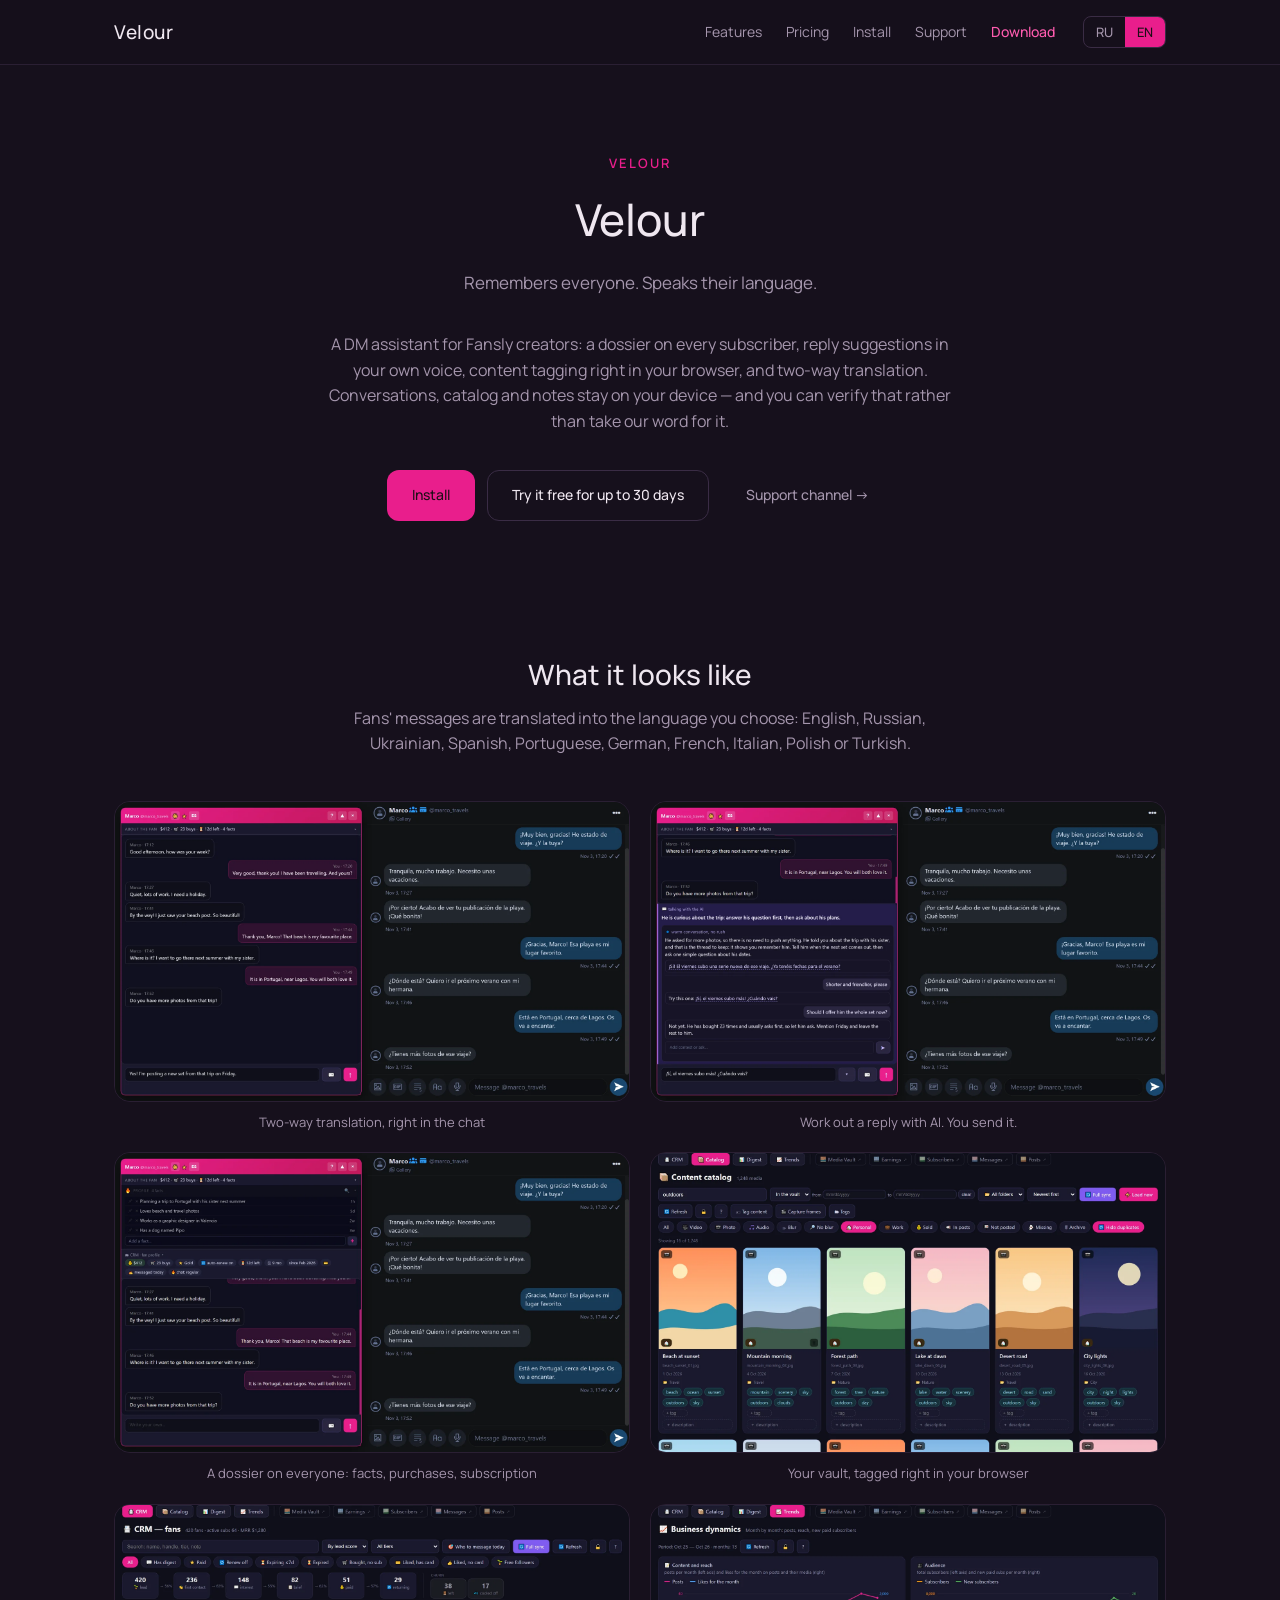
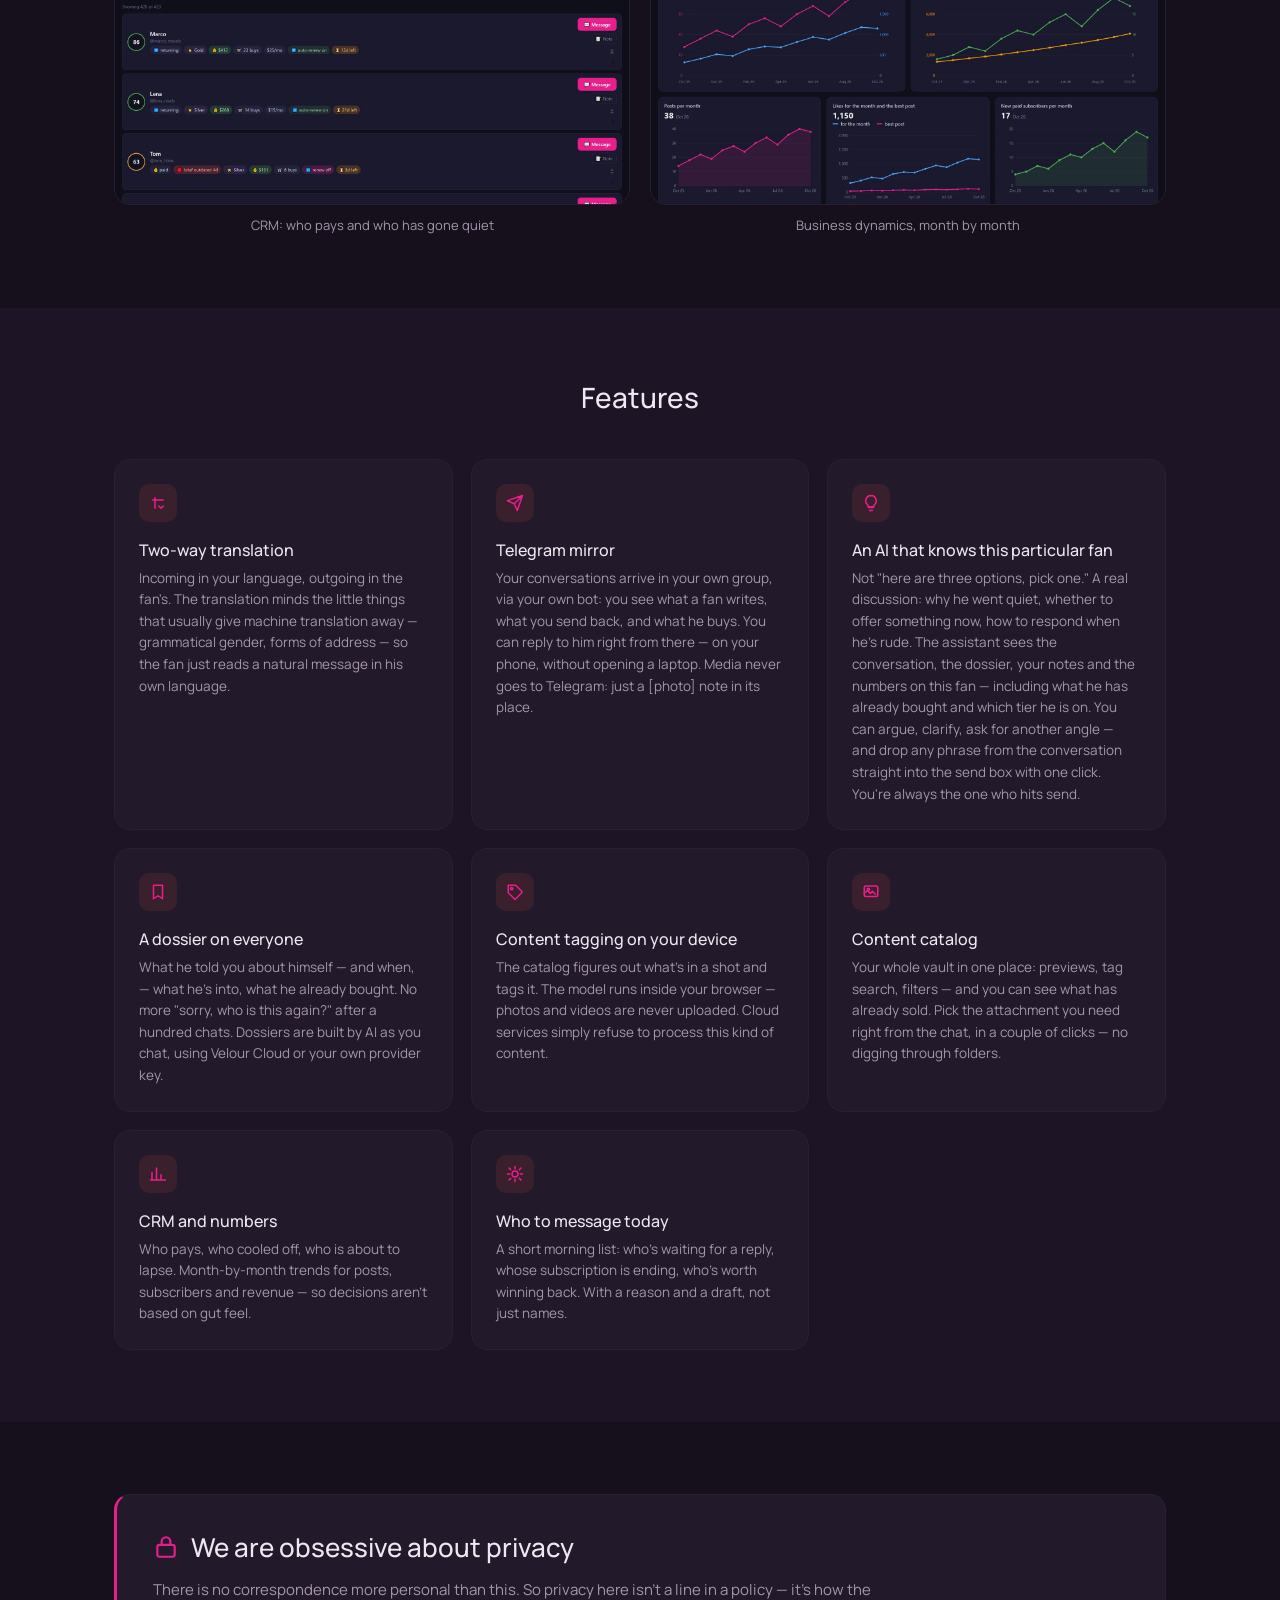
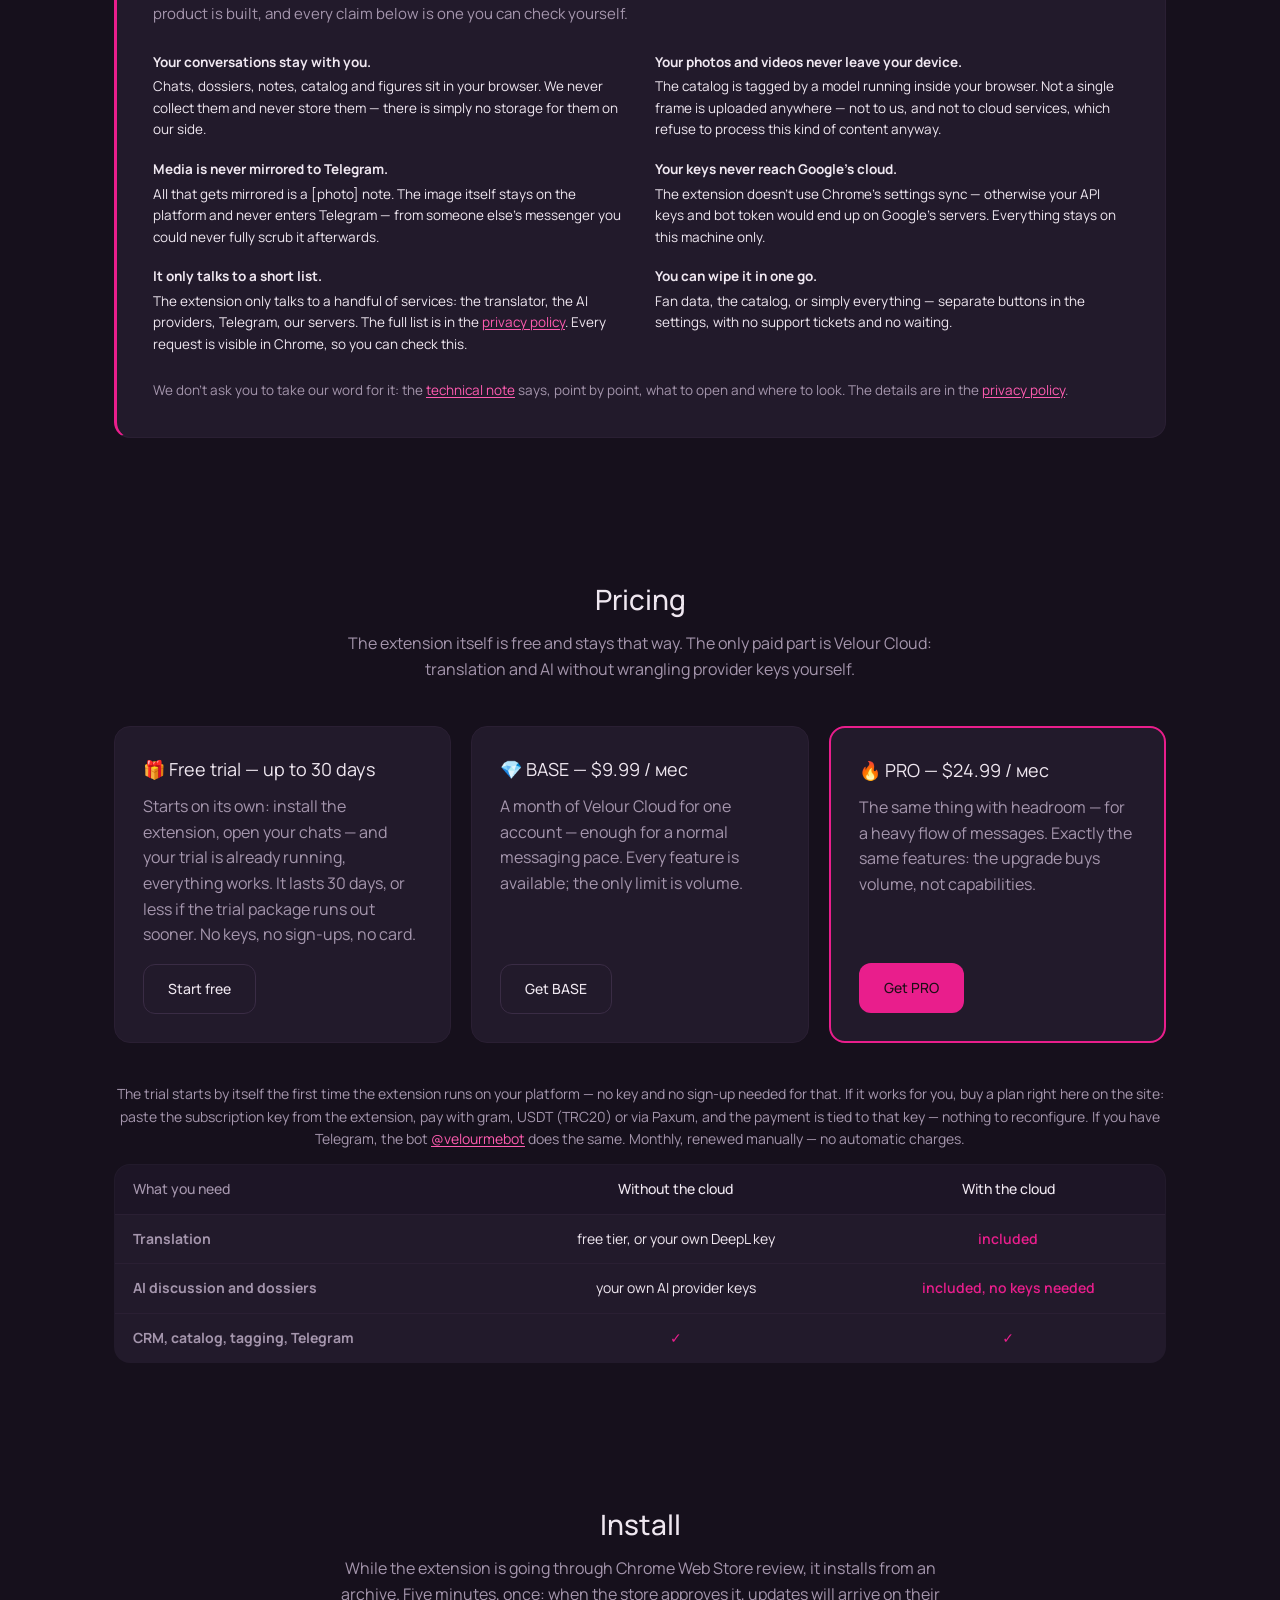
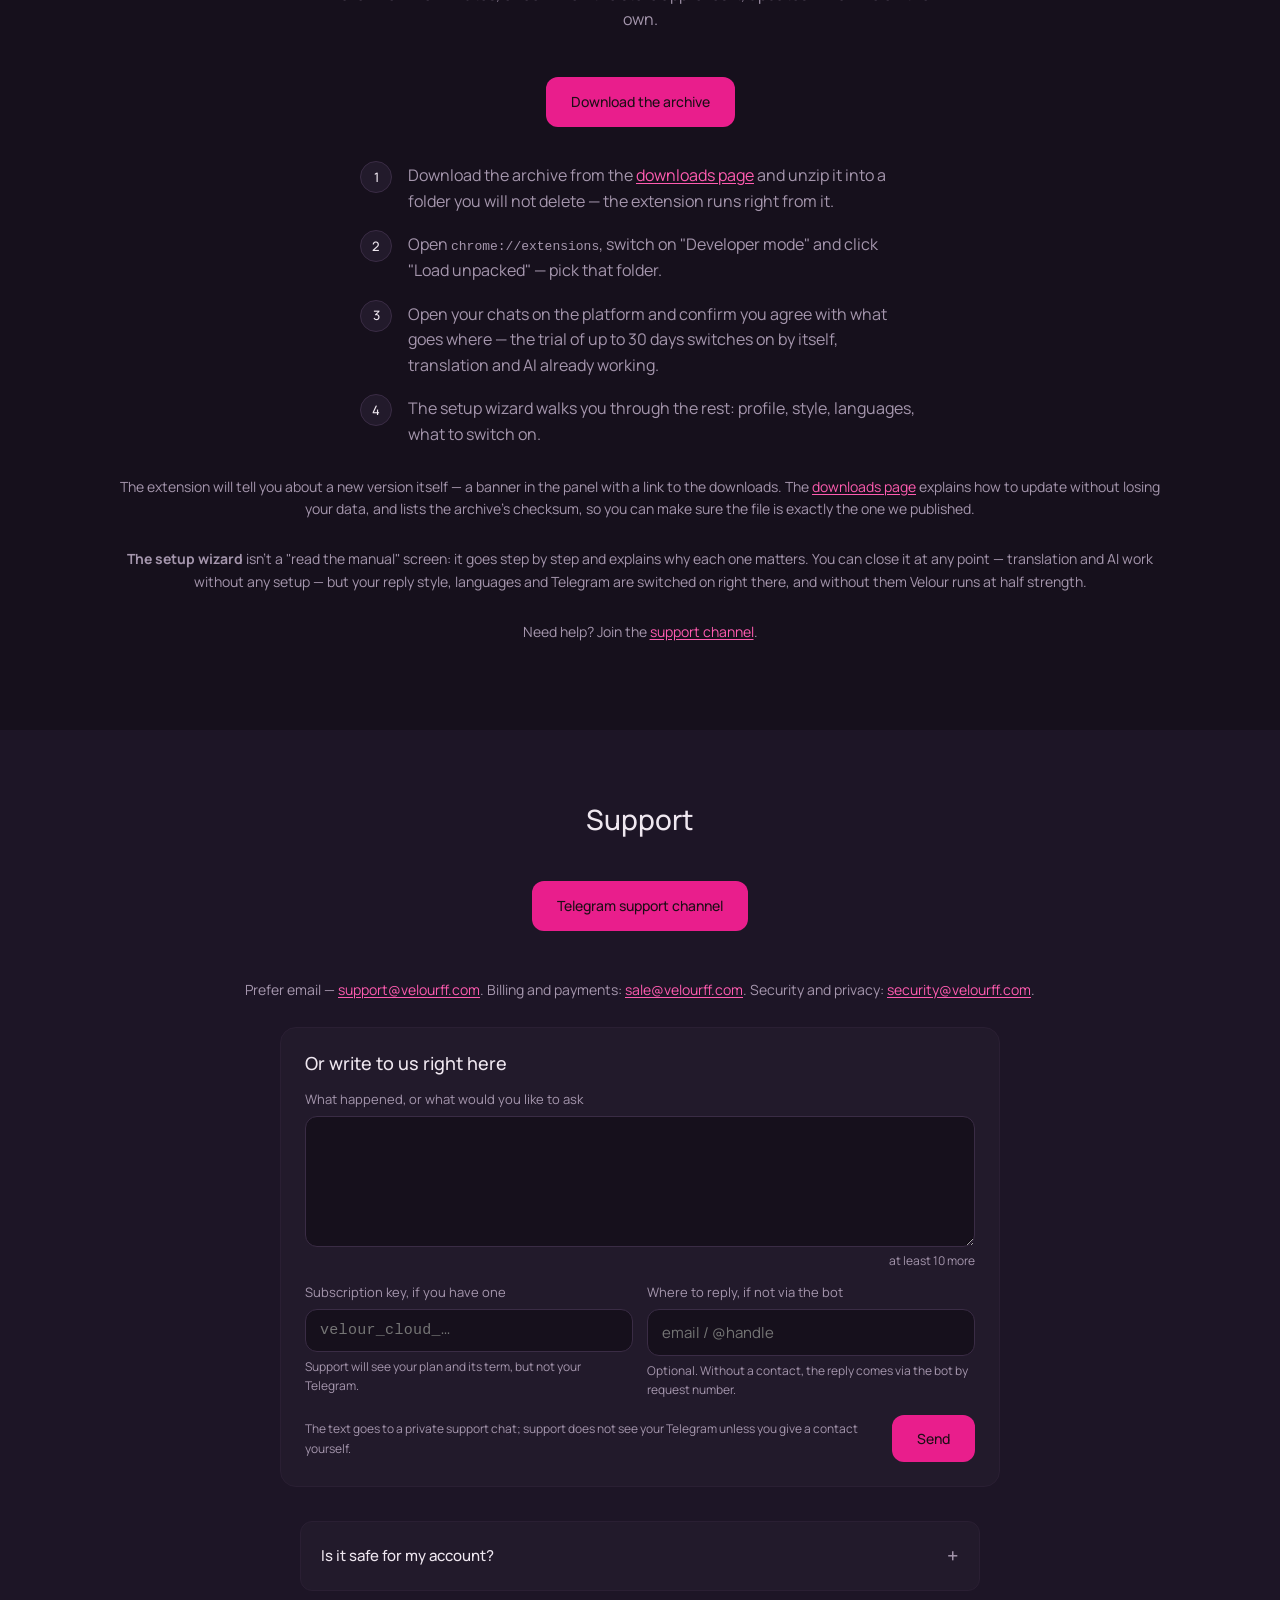
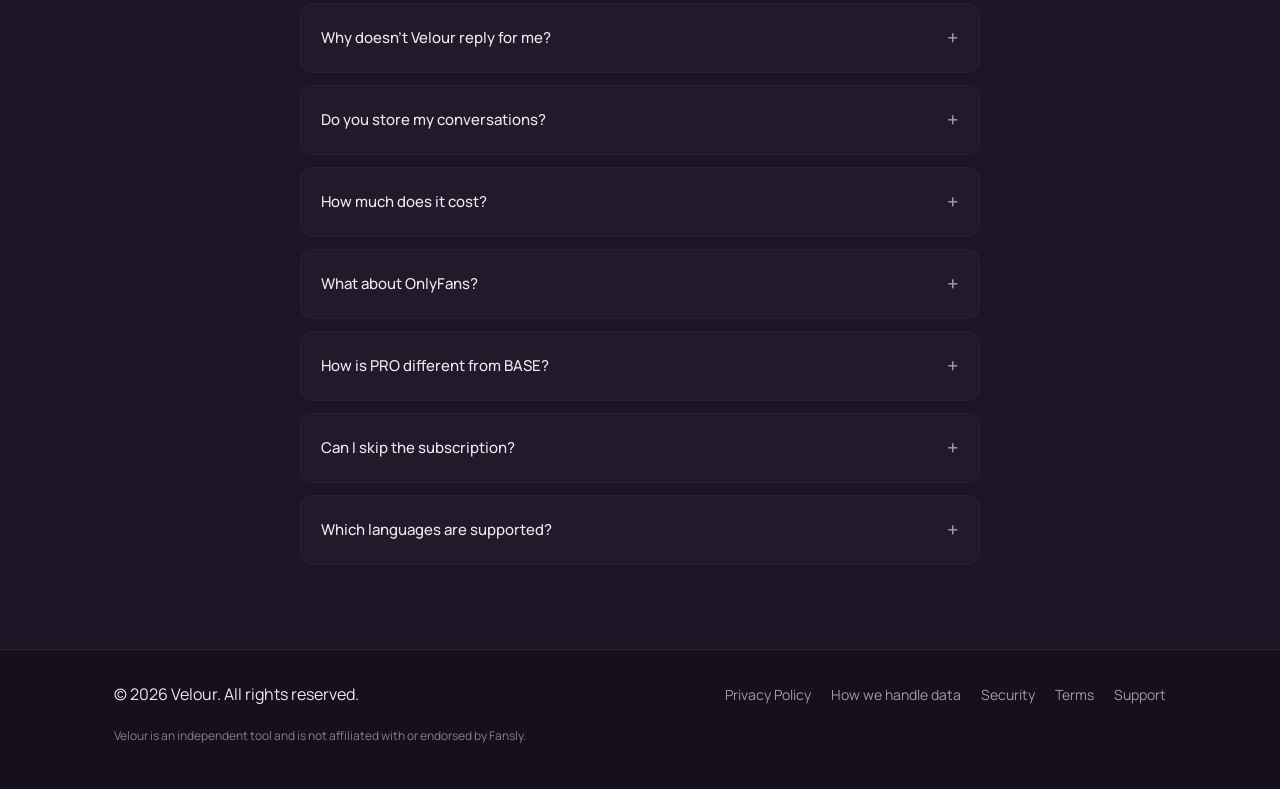
==== commit efe3609f: "FAQ: безопасность аккаунта и новый вопрос Co-Authored-By: Claude Opus 5.5 <noreply@anthropic.com>" ====
--- a/index.html
+++ b/index.html
@@ -422,8 +422,14 @@
 
         <details>
           <summary><span data-lang="ru">Это безопасно для аккаунта?</span><span data-lang="en">Is it safe for my account?</span></summary>
-          <p data-lang="ru">Velour помогает вам, а не действует за вас: каждый ответ отправляете вы сами. Автоматической отправки в расширении нет.</p>
-          <p data-lang="en">Velour helps you, it doesn't act for you: you send every reply yourself. There is no automatic sending in the extension.</p>
+          <p data-lang="ru">Velour помогает вам, а не действует за вас: каждый ответ отправляете вы сами, автоматической отправки в расширении нет. Оно работает только в вашем браузере, на сайте Fansly, куда вы вошли сами: читает переписку, а по вашей команде переводит ответ на язык фана и отправляет его. Ответ пишете вы сами или берёте черновик ИИ и до отправки можете исправить его как угодно. Чтобы собирать данные, расширение может само открывать страницы вашего аккаунта: уведомления по умолчанию, а если вы включите интеграцию с Телеграмом или автообновление каталога, ещё сообщения, хранилище медиа, посты, подписчиков и кошелёк. Фанам ничего не уходит без вашей команды. Пароль и вход в аккаунт расширению не нужны.</p>
+          <p data-lang="en">Velour helps you, it doesn't act for you: you send every reply yourself, there is no automatic sending in the extension. It runs only in your browser, on the Fansly site you signed in to yourself: it reads the conversation and, on your command, translates your reply into the fan's language and sends it. You write the reply yourself or take an AI draft, and you can change it any way you like before it goes out. To gather data, the extension can open pages of your account on its own: notifications by default, and if you turn on the Telegram integration or catalog auto-update, also messages, the media vault, posts, subscribers and the wallet. Nothing goes to fans without your command. The extension needs no password and never signs in to your account.</p>
+        </details>
+
+        <details>
+          <summary><span data-lang="ru">Почему Velour не отвечает за меня?</span><span data-lang="en">Why doesn't Velour reply for me?</span></summary>
+          <p data-lang="ru">Автоответчик просят чаще всего, и мы его сознательно не делаем. Площадки запрещают ботов, которые пишут от имени криейтора, и за это блокируют аккаунты. Поэтому Velour берёт на себя подготовку: перевод и черновик ответа в вашем стиле. Черновик вы проверяете сами: отправляете как есть, правите или обсуждаете в ИИ-чате Velour. Фану текст уходит только по вашей команде. Аккаунт ваш, и последнее слово тоже ваше.</p>
+          <p data-lang="en">An auto-replier is the first thing people ask for, and we don't build one. Platforms ban bots that pose as the creator, and accounts get lost over it. So Velour does the preparation: translation and a draft reply in your voice. You check the draft yourself: send it as is, edit it, or talk it through in Velour's AI chat. Text goes to a fan only on your command. The account is yours, and so is the last word.</p>
         </details>
 
         <details>
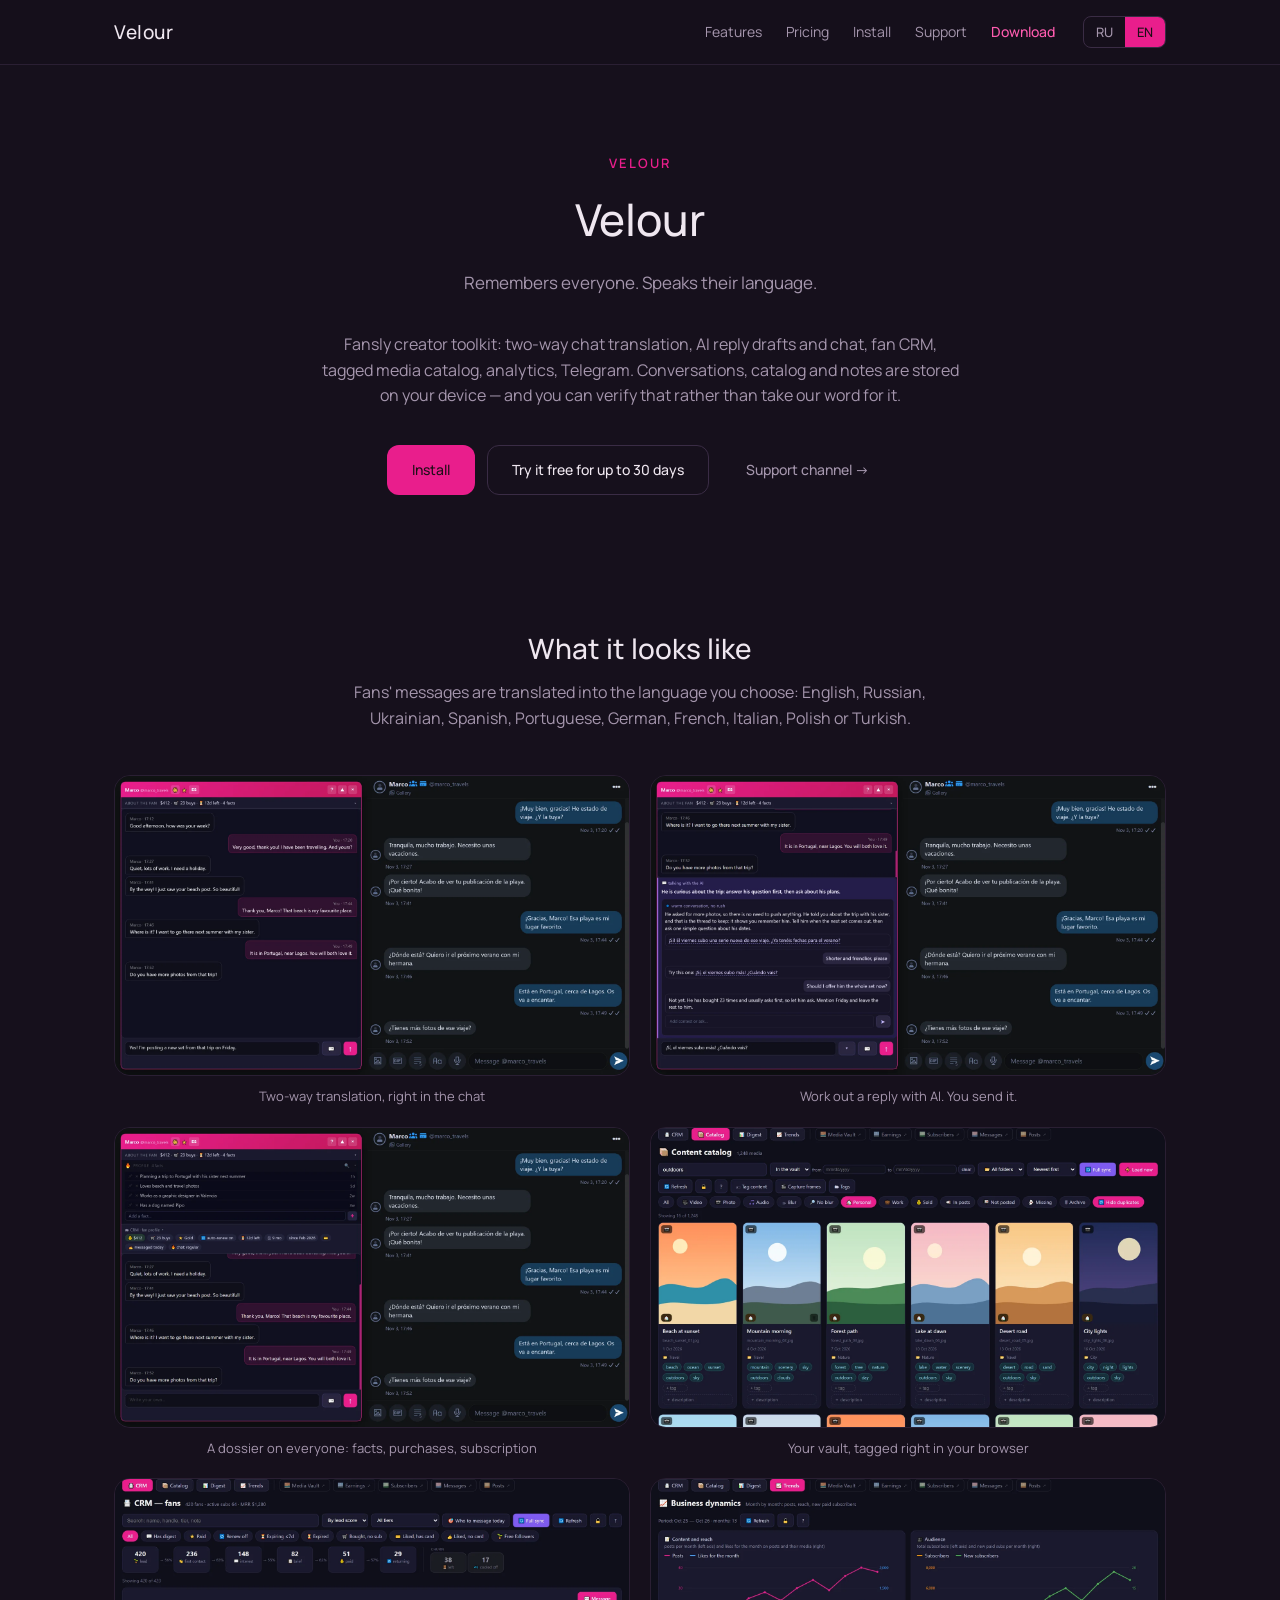
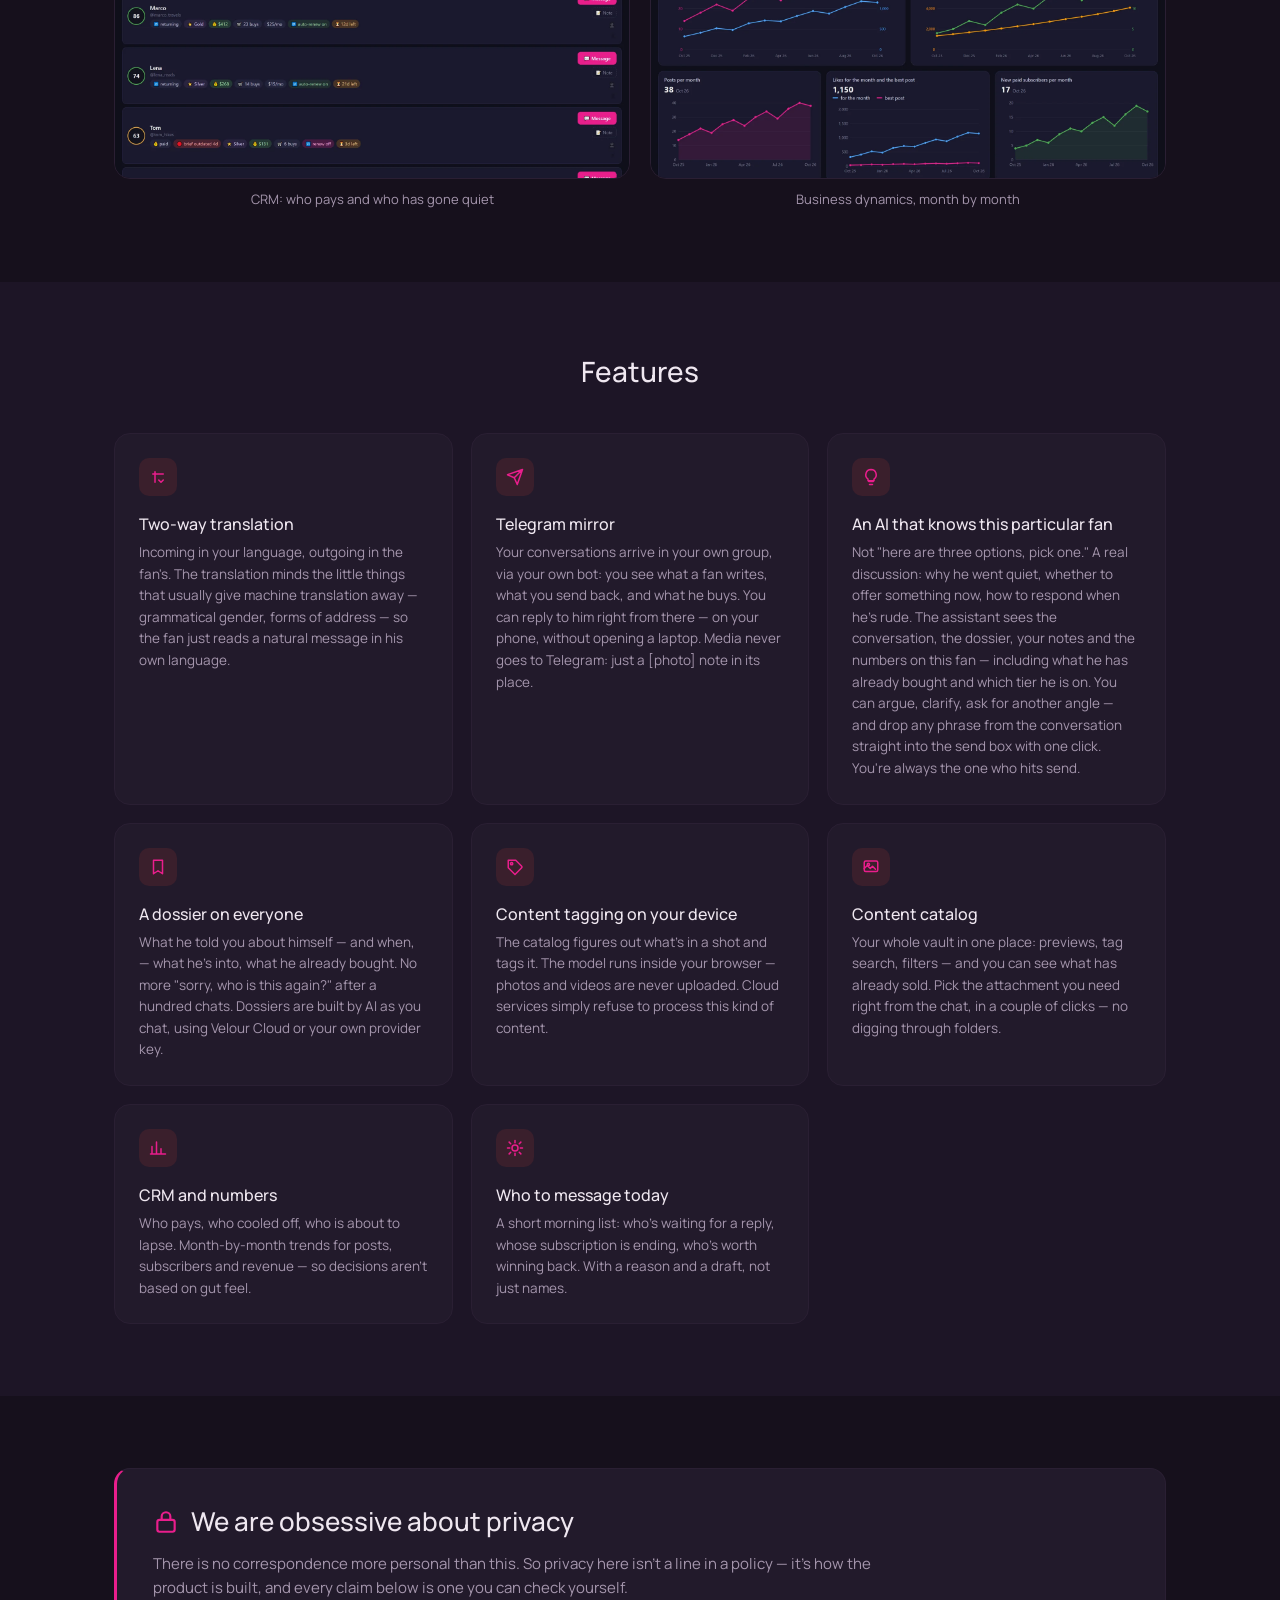
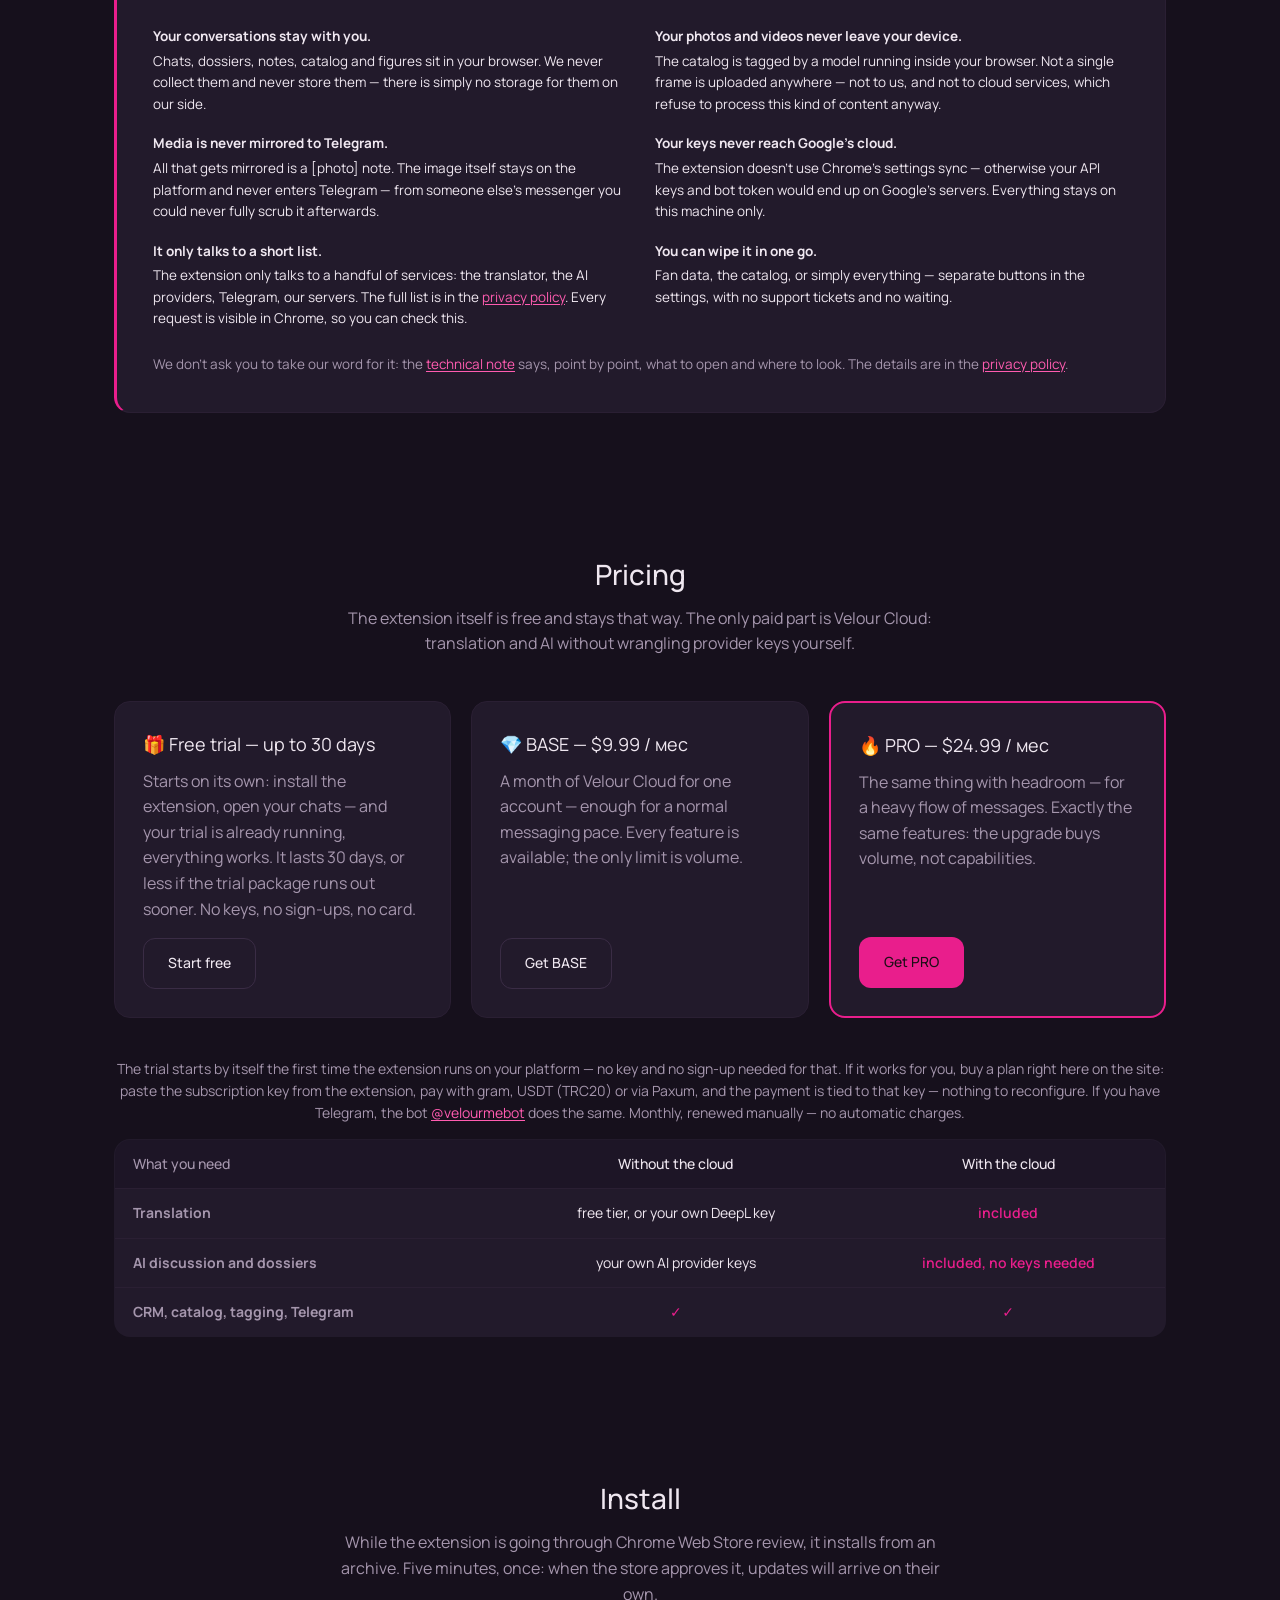
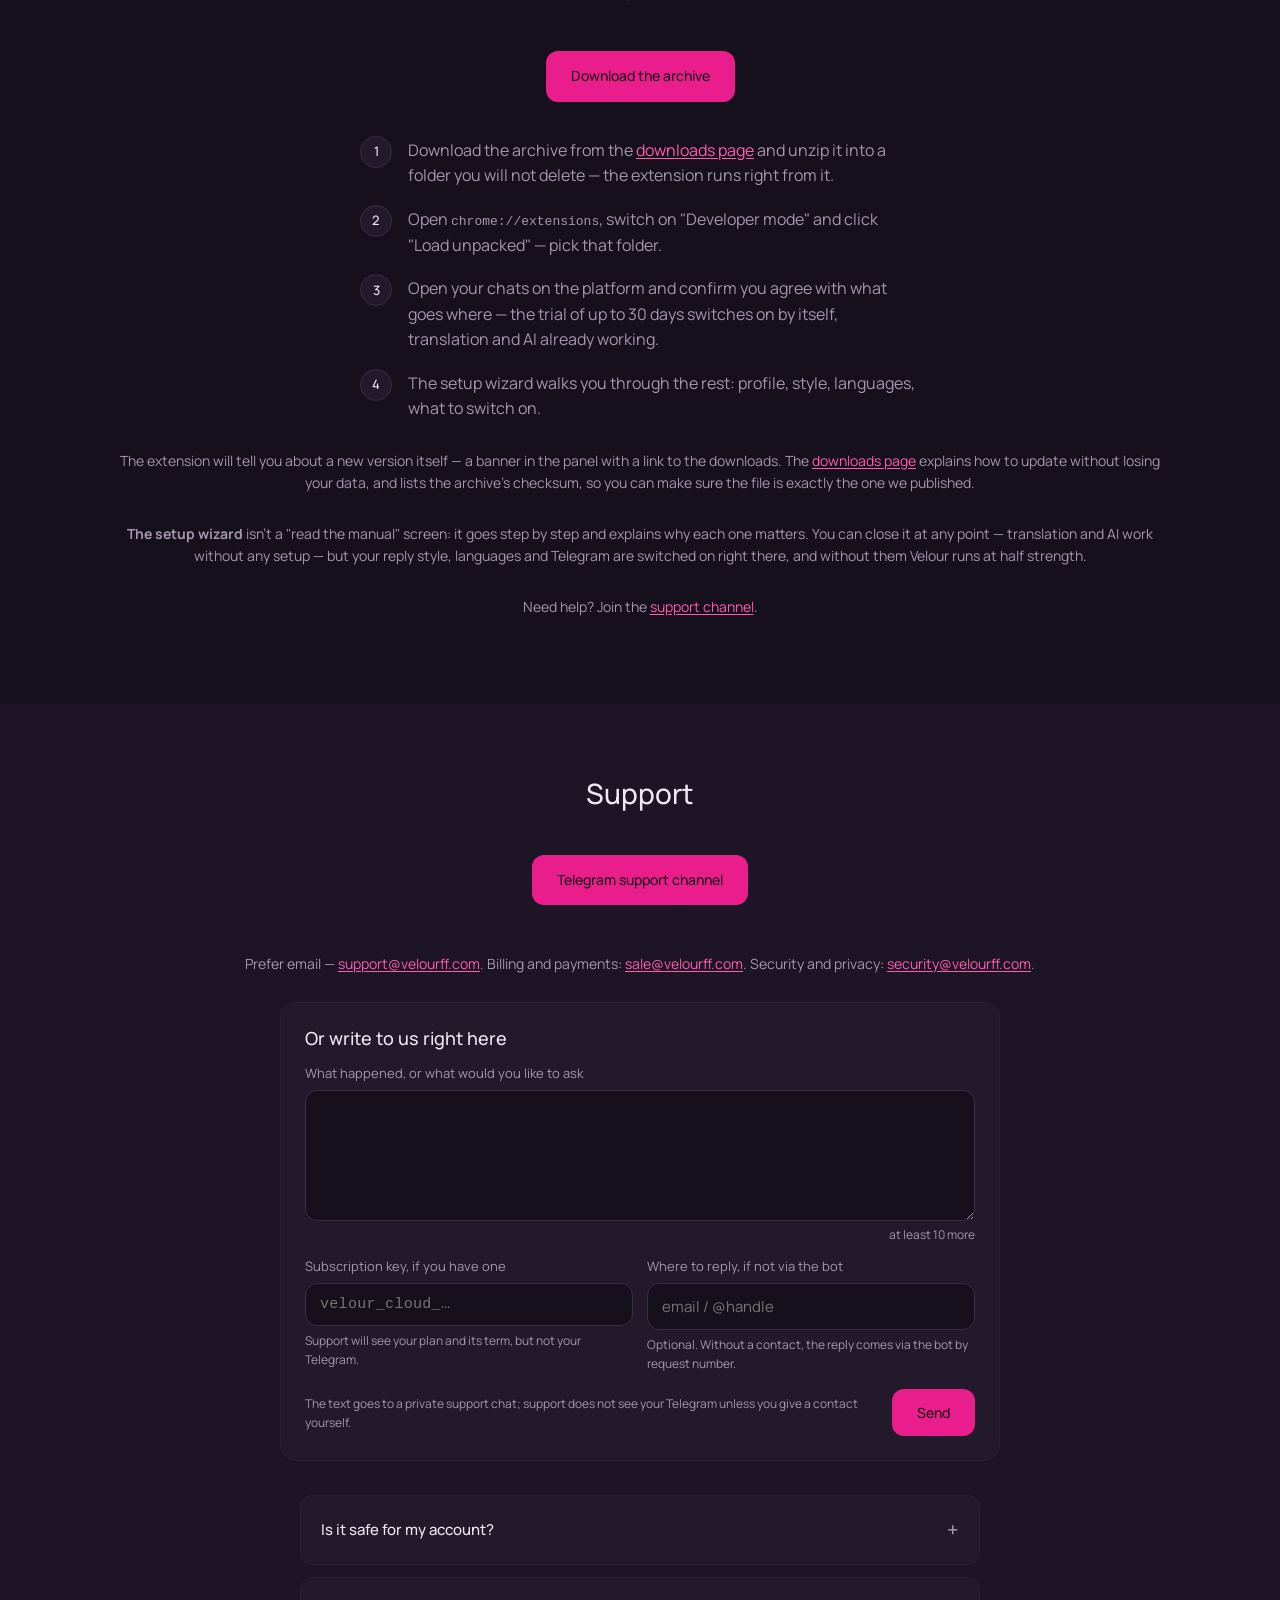
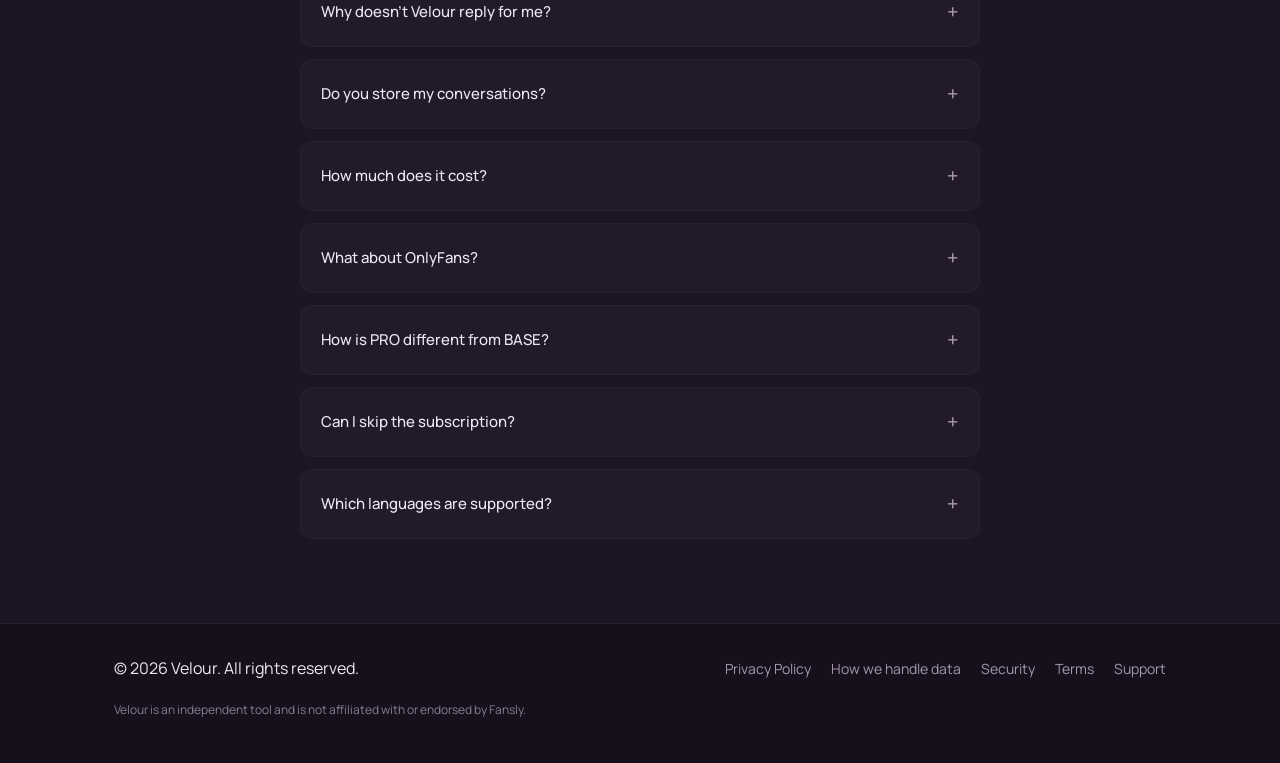
==== commit 06a0a016: "Единая формула продукта на главной и store.html Подводка под заголовком, заголовок вкладки и описани" ====
--- a/index.html
+++ b/index.html
@@ -1,14 +1,14 @@
 <!DOCTYPE html>
 <html lang="en"
-      data-title-ru="Velour — ассистент для личек на Fansly"
-      data-title-en="Velour — DM assistant for Fansly creators"
-      data-desc-ru="Velour: досье на каждого подписчика, подсказки ответов в вашем стиле, автотеги контента прямо в браузере и перевод в обе стороны. Данные остаются у вас."
-      data-desc-en="Velour: a dossier on every subscriber, reply suggestions in your own voice, on-device content tagging and two-way translation. Your data stays with you.">
+      data-title-ru="Velour — ассистент в общении на Fansly"
+      data-title-en="Velour — Fansly creator toolkit"
+      data-desc-ru="Ассистент в общении на Fansly: перевод переписки в обе стороны, черновики ответов и чат с ИИ, CRM фанов, каталог с тегами, аналитика, Телеграм."
+      data-desc-en="Fansly creator toolkit: two-way chat translation, AI reply drafts and chat, fan CRM, tagged media catalog, analytics, Telegram.">
 <head>
 <meta charset="UTF-8">
 <meta name="viewport" content="width=device-width, initial-scale=1">
 <title>Velour</title>
-<meta name="description" content="Velour — DM assistant for Fansly creators.">
+<meta name="description" content="Fansly creator toolkit: two-way chat translation, AI reply drafts and chat, fan CRM, tagged media catalog, analytics, Telegram.">
 <link rel="preconnect" href="https://fonts.googleapis.com">
 <link rel="preconnect" href="https://fonts.gstatic.com" crossorigin>
 <link href="https://fonts.googleapis.com/css2?family=Manrope:wght@400;500;600&display=swap" rel="stylesheet">
@@ -46,8 +46,8 @@
       <h1>Velour</h1>
       <p class="lede" data-lang="ru">Помнит каждого. Говорит на его языке.</p>
       <p class="lede" data-lang="en">Remembers everyone. Speaks their language.</p>
-      <p data-lang="ru" style="max-width:640px;margin:0 auto 36px">Ассистент для личек на Fansly: досье на каждого подписчика, подсказки ответов в вашем стиле, автотеги контента прямо в браузере и перевод в обе стороны. Переписка, каталог и заметки остаются на вашем устройстве — и это можно проверить, а не принять на веру.</p>
-      <p data-lang="en" style="max-width:640px;margin:0 auto 36px">A DM assistant for Fansly creators: a dossier on every subscriber, reply suggestions in your own voice, content tagging right in your browser, and two-way translation. Conversations, catalog and notes stay on your device — and you can verify that rather than take our word for it.</p>
+      <p data-lang="ru" style="max-width:640px;margin:0 auto 36px">Ассистент в общении на Fansly: перевод переписки в обе стороны, черновики ответов и чат с ИИ, CRM фанов, каталог с тегами, аналитика, Телеграм. Переписка, каталог и заметки хранятся на вашем устройстве — и это можно проверить, а не принять на веру.</p>
+      <p data-lang="en" style="max-width:640px;margin:0 auto 36px">Fansly creator toolkit: two-way chat translation, AI reply drafts and chat, fan CRM, tagged media catalog, analytics, Telegram. Conversations, catalog and notes are stored on your device — and you can verify that rather than take our word for it.</p>
       <div class="hero-actions">
         <a class="btn btn-primary" href="#install">
           <span data-lang="ru">Установить</span><span data-lang="en">Install</span>
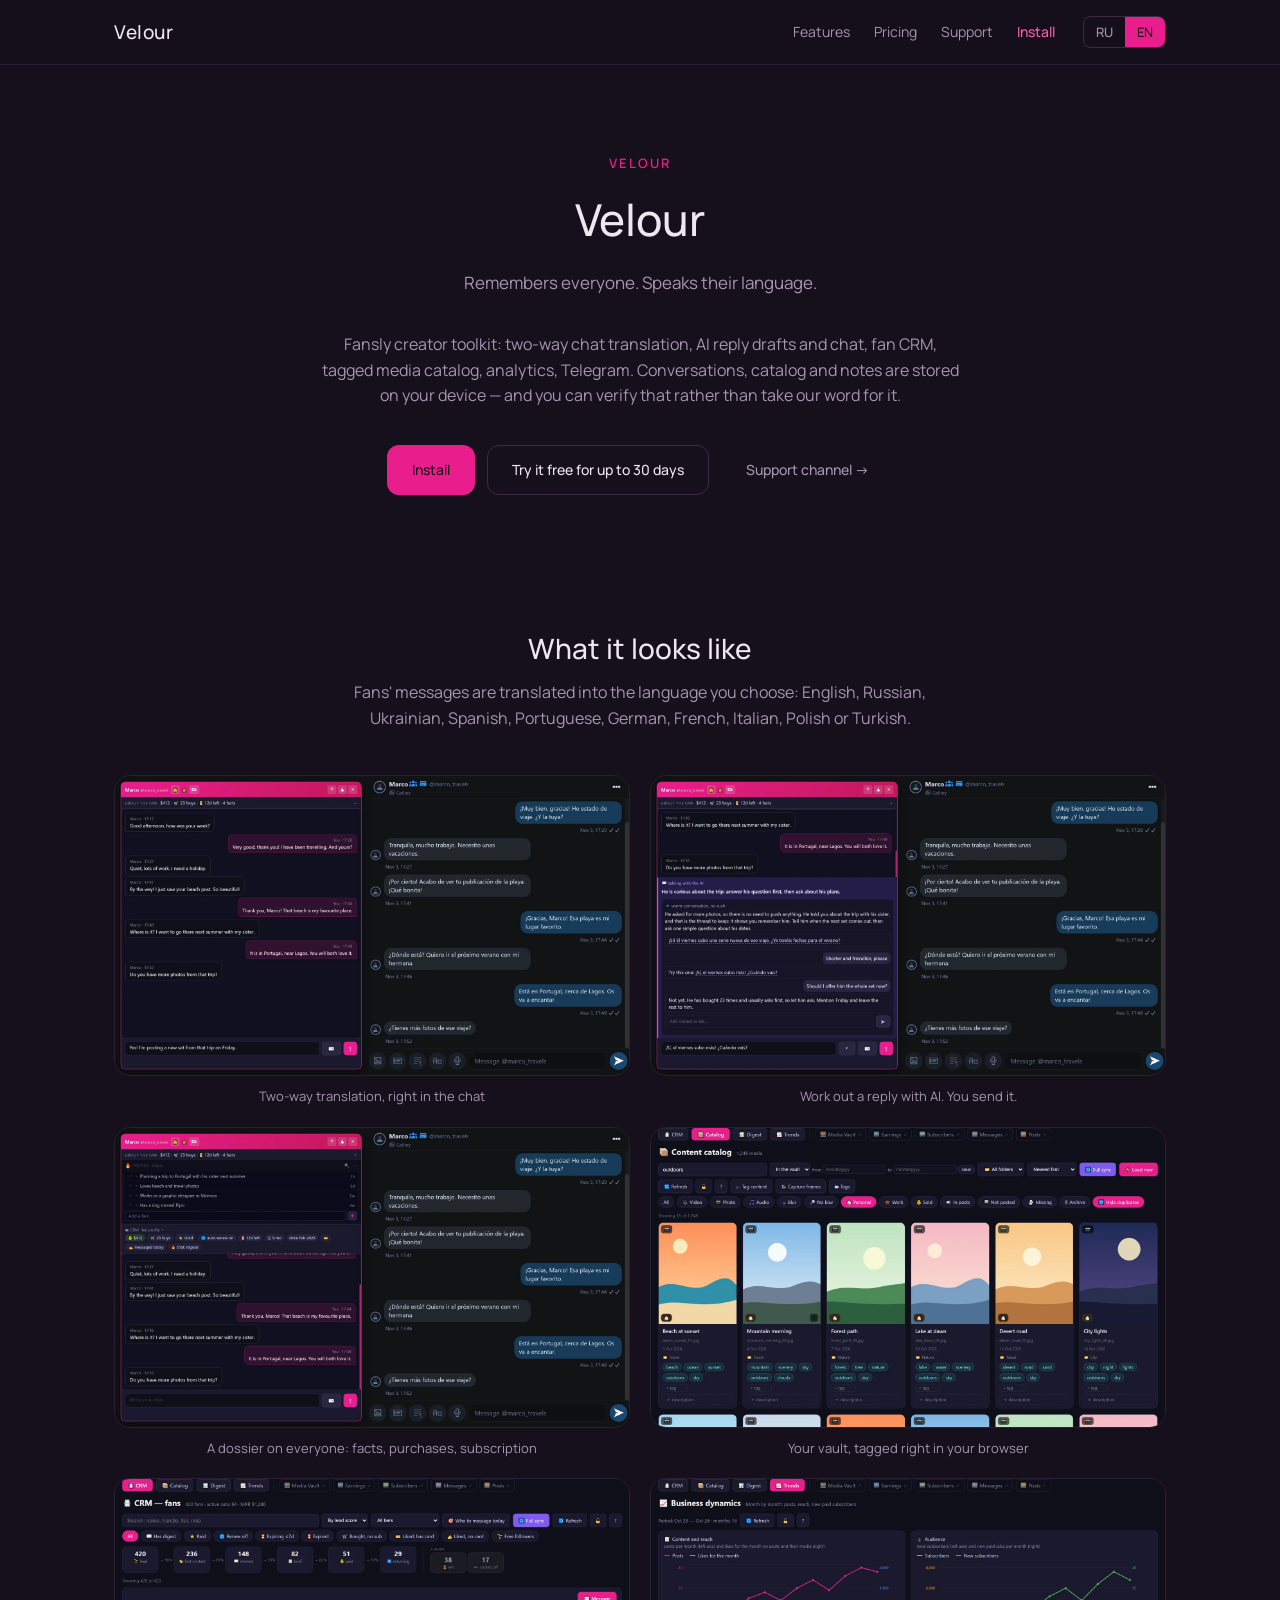
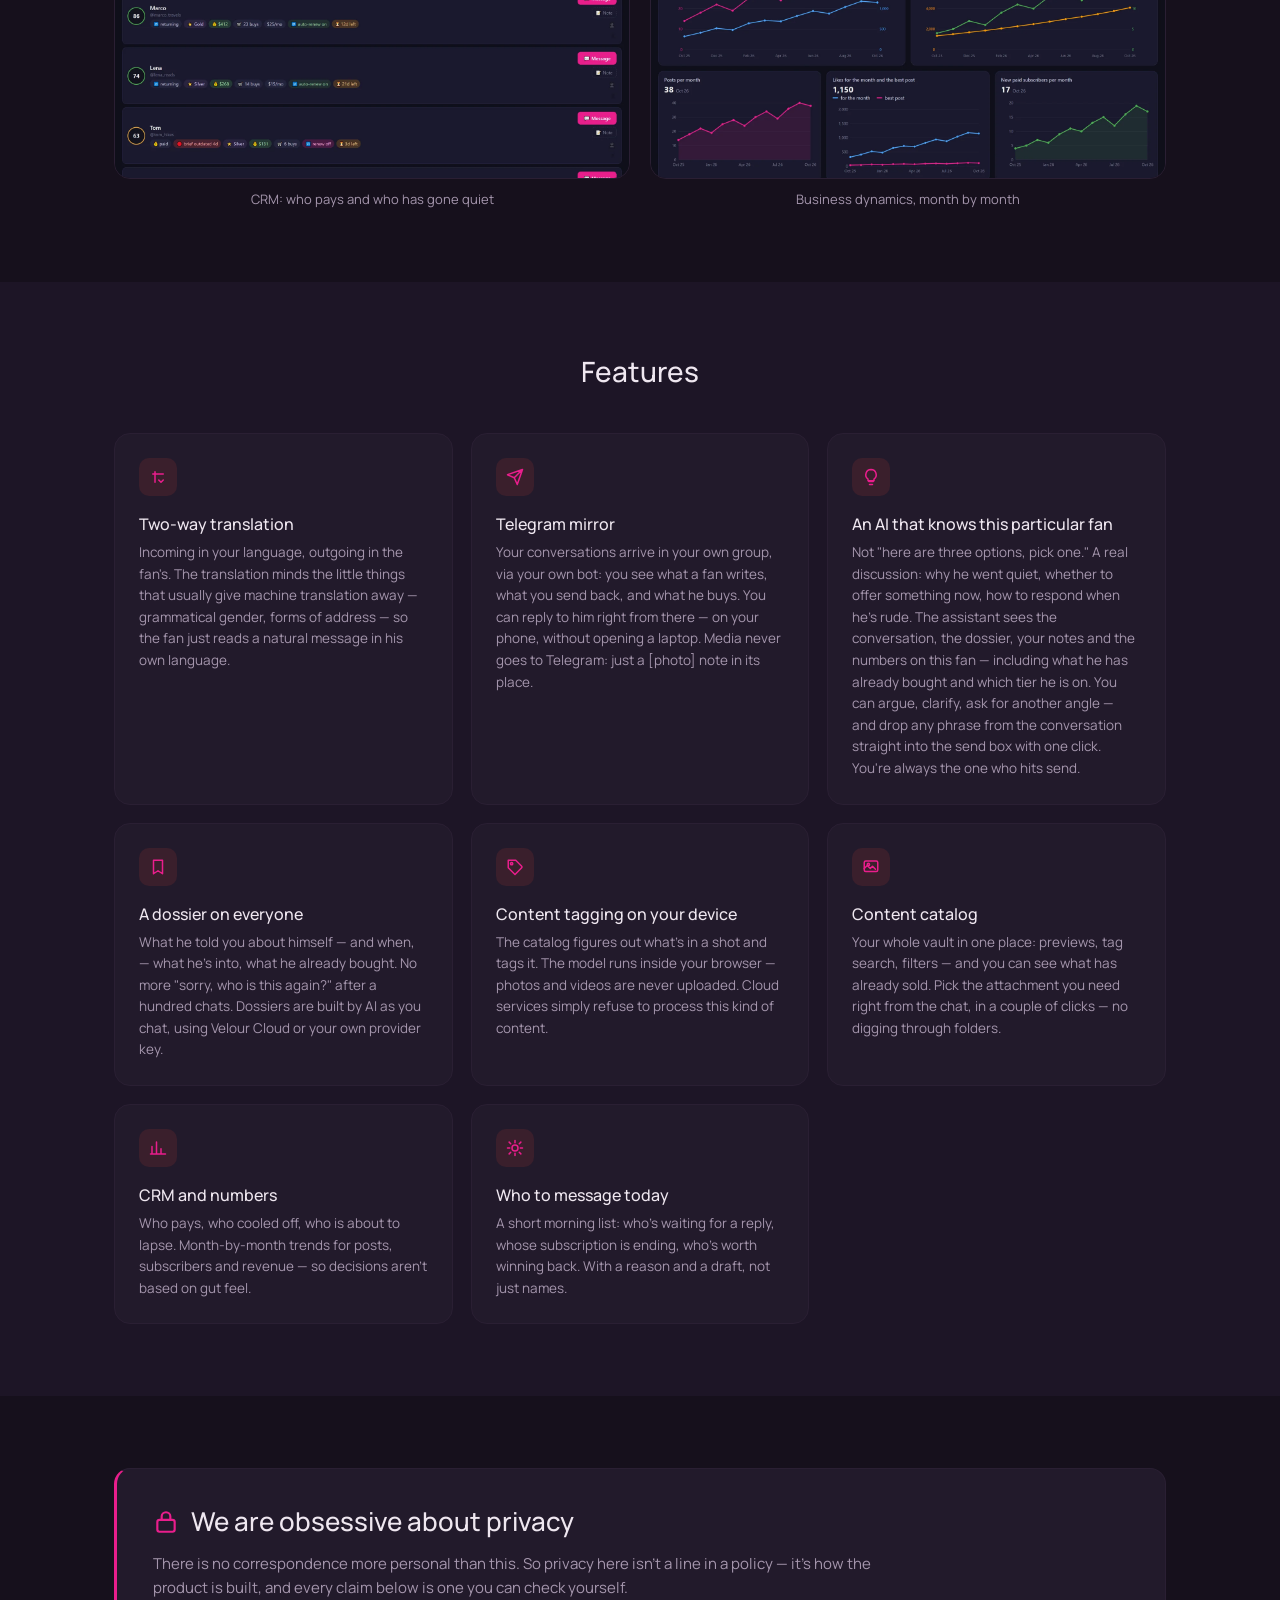
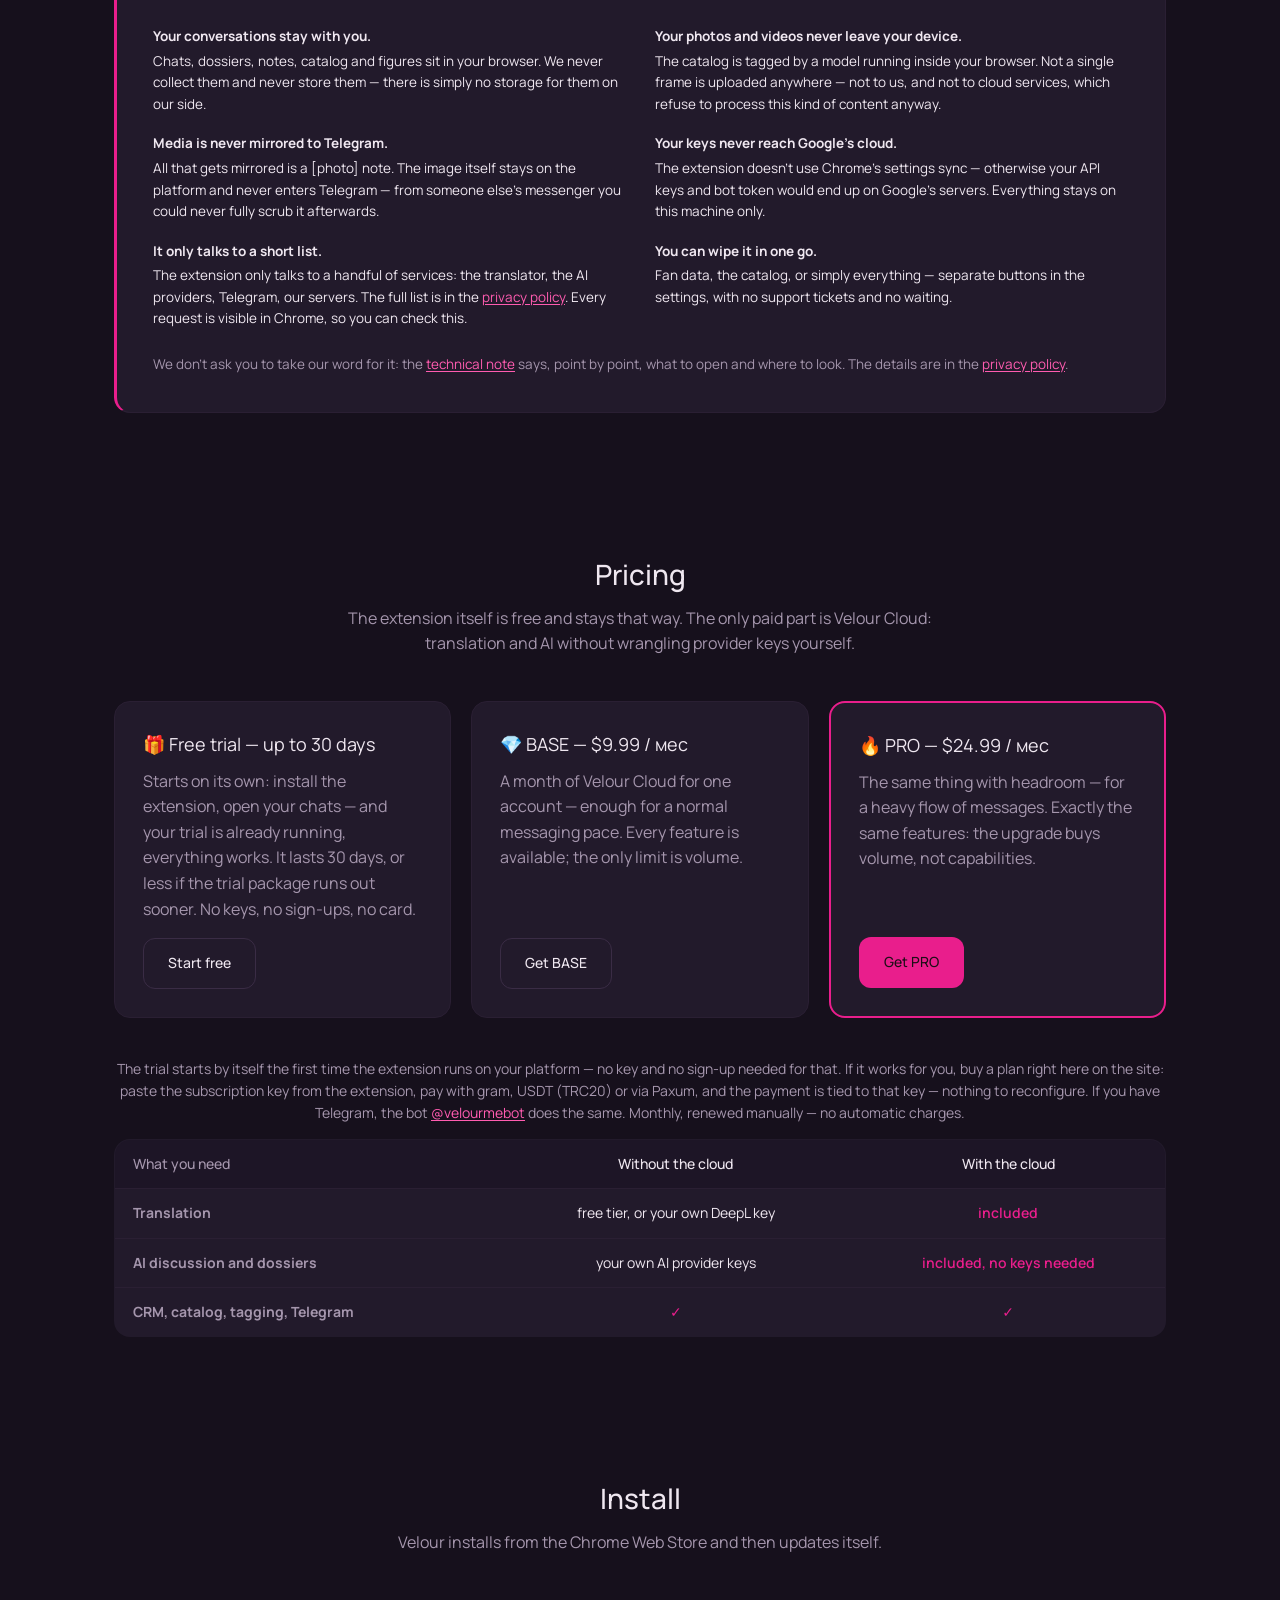
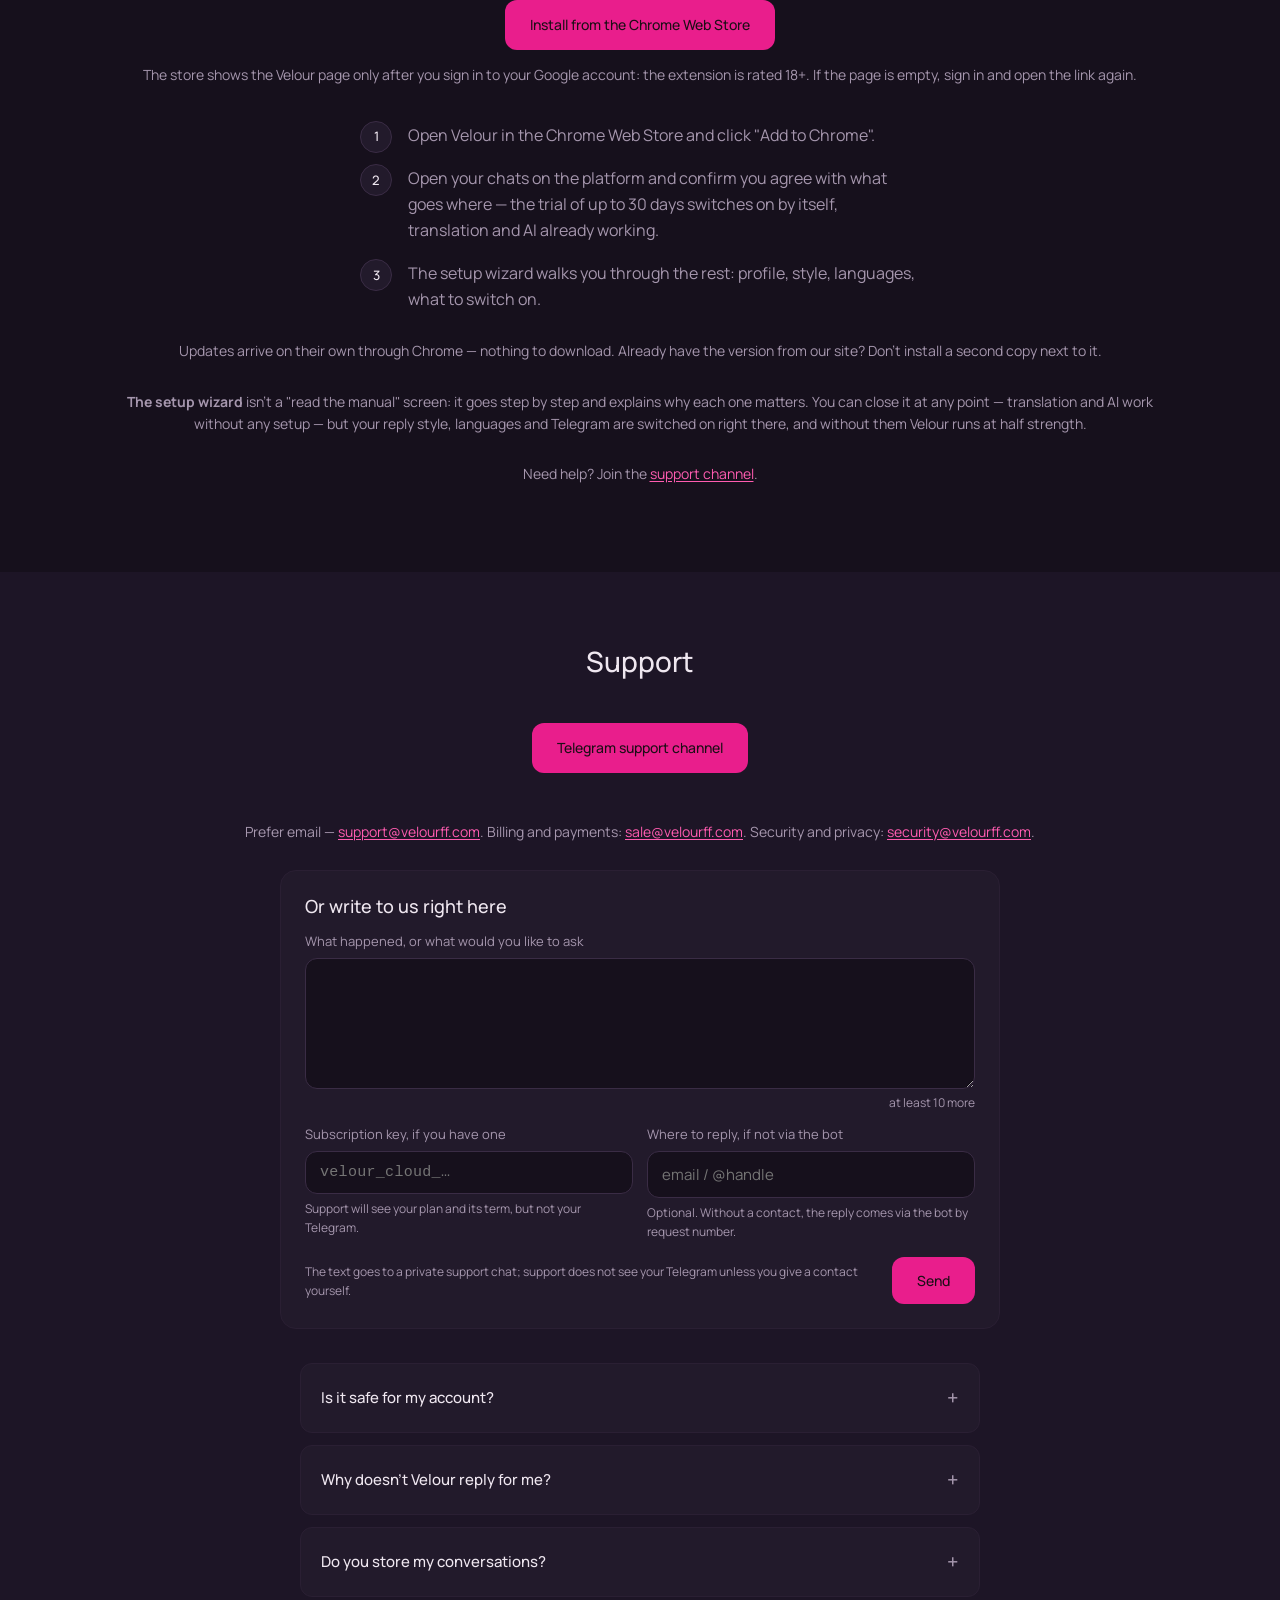
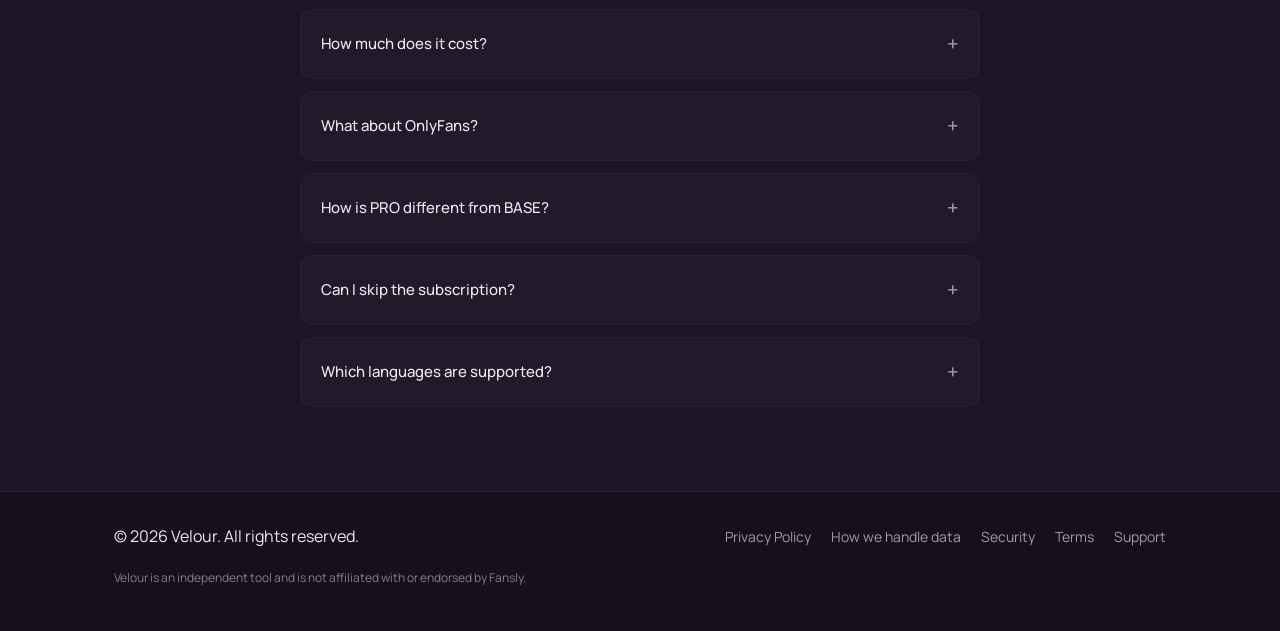
==== commit 8ff1f6b8: "Установка из Chrome Web Store: кнопка в магазин на главной и странице для магазина, архив только по " ====
--- a/index.html
+++ b/index.html
@@ -7,8 +7,20 @@
 <head>
 <meta charset="UTF-8">
 <meta name="viewport" content="width=device-width, initial-scale=1">
-<title>Velour</title>
+<title>Velour — Fansly creator toolkit</title>
 <meta name="description" content="Fansly creator toolkit: two-way chat translation, AI reply drafts and chat, fan CRM, tagged media catalog, analytics, Telegram.">
+<link rel="canonical" href="https://velourff.com/">
+<meta property="og:type" content="website">
+<meta property="og:site_name" content="Velour">
+<meta property="og:title" content="Velour — Fansly creator toolkit">
+<meta property="og:description" content="Fansly creator toolkit: two-way chat translation, AI reply drafts and chat, fan CRM, tagged media catalog, analytics, Telegram.">
+<meta property="og:url" content="https://velourff.com/">
+<meta property="og:image" content="https://velourff.com/assets/og.png">
+<meta property="og:image:width" content="1200">
+<meta property="og:image:height" content="630">
+<meta property="og:image:alt" content="Velour, Fansly creator toolkit: the Velour panel in English next to a Fansly chat in Spanish">
+<meta name="twitter:card" content="summary_large_image">
+<script type="application/ld+json">{"@context":"https://schema.org","@type":"WebSite","name":"Velour","url":"https://velourff.com/"}</script>
 <link rel="preconnect" href="https://fonts.googleapis.com">
 <link rel="preconnect" href="https://fonts.gstatic.com" crossorigin>
 <link href="https://fonts.googleapis.com/css2?family=Manrope:wght@400;500;600&display=swap" rel="stylesheet">
@@ -26,9 +38,8 @@
       <nav class="main-nav" aria-label="Основная навигация">
         <a href="#features"><span data-lang="ru">Возможности</span><span data-lang="en">Features</span></a>
         <a href="#pricing"><span data-lang="ru">Тарифы</span><span data-lang="en">Pricing</span></a>
-        <a href="#install"><span data-lang="ru">Установка</span><span data-lang="en">Install</span></a>
         <a href="#support"><span data-lang="ru">Поддержка</span><span data-lang="en">Support</span></a>
-        <a class="nav-download" href="downloads.html"><span data-lang="ru">Скачать</span><span data-lang="en">Download</span></a>
+        <a class="nav-download" href="#install"><span data-lang="ru">Установить</span><span data-lang="en">Install</span></a>
       </nav>
       <div class="lang-switch" role="group" aria-label="Language / Язык">
         <button type="button" data-set-lang="ru" aria-pressed="false">RU</button>
@@ -325,32 +336,34 @@
     <div class="container">
       <div class="section-head">
         <h2><span data-lang="ru">Установка</span><span data-lang="en">Install</span></h2>
-        <p data-lang="ru">Пока расширение проходит проверку в Chrome Web Store, оно ставится из архива. Это пять минут и один раз: когда магазин одобрит, обновления пойдут сами.</p>
-        <p data-lang="en">While the extension is going through Chrome Web Store review, it installs from an archive. Five minutes, once: when the store approves it, updates will arrive on their own.</p>
+        <p data-lang="ru">Velour ставится из Chrome Web Store и дальше обновляется сам.</p>
+        <p data-lang="en">Velour installs from the Chrome Web Store and then updates itself.</p>
       </div>
 
       <div class="install-cta">
-        <a class="btn btn-primary" href="downloads.html">
-          <span data-lang="ru">Скачать архив</span><span data-lang="en">Download the archive</span>
+        <a class="btn btn-primary" href="https://chromewebstore.google.com/detail/gcjeaeeijdigklihgbaoanhimchiajji">
+          <span data-lang="ru">Установить из Chrome Web Store</span><span data-lang="en">Install from the Chrome Web Store</span>
         </a>
+        <p class="install-help" style="margin-top:14px">
+          <span data-lang="ru">Магазин показывает страницу Velour только после входа в аккаунт Google: у расширения отметка 18+. Если страница пустая, войдите и откройте ссылку снова.</span>
+          <span data-lang="en">The store shows the Velour page only after you sign in to your Google account: the extension is rated 18+. If the page is empty, sign in and open the link again.</span>
+        </p>
       </div>
 
       <ol class="install-steps" data-lang="ru">
-        <li>Скачайте архив на <a href="downloads.html">странице загрузок</a> и распакуйте его в папку, которую не будете удалять — расширение работает прямо из неё.</li>
-        <li>Откройте <code>chrome://extensions</code>, включите «Режим разработчика» и нажмите «Загрузить распакованное» — выберите эту папку.</li>
+        <li>Откройте Velour в Chrome Web Store и нажмите «Установить».</li>
         <li>Откройте свои чаты на площадке и подтвердите, что согласны с тем, что и куда уходит, — пробный период до 30 дней включится сам, а перевод и ИИ уже работают.</li>
         <li>Мастер настройки проведёт по шагам: профиль, стиль, языки, что включить.</li>
       </ol>
       <ol class="install-steps" data-lang="en">
-        <li>Download the archive from the <a href="downloads.html">downloads page</a> and unzip it into a folder you will not delete — the extension runs right from it.</li>
-        <li>Open <code>chrome://extensions</code>, switch on "Developer mode" and click "Load unpacked" — pick that folder.</li>
+        <li>Open Velour in the Chrome Web Store and click "Add to Chrome".</li>
         <li>Open your chats on the platform and confirm you agree with what goes where — the trial of up to 30 days switches on by itself, translation and AI already working.</li>
         <li>The setup wizard walks you through the rest: profile, style, languages, what to switch on.</li>
       </ol>
 
       <p class="install-help">
-        <span data-lang="ru">О новой версии расширение скажет само — баннером в панели со ссылкой на загрузки. На <a href="downloads.html">странице загрузок</a> написано, как обновиться, не потеряв данные, и есть контрольная сумма архива: можно убедиться, что файл ровно тот, что мы выложили.</span>
-        <span data-lang="en">The extension will tell you about a new version itself — a banner in the panel with a link to the downloads. The <a href="downloads.html">downloads page</a> explains how to update without losing your data, and lists the archive's checksum, so you can make sure the file is exactly the one we published.</span>
+        <span data-lang="ru">Обновления приходят сами, через Chrome, — ничего скачивать не нужно. Уже стоит версия с сайта? Вторую копию рядом не ставьте.</span>
+        <span data-lang="en">Updates arrive on their own through Chrome — nothing to download. Already have the version from our site? Don't install a second copy next to it.</span>
       </p>
 
       <p class="install-help">
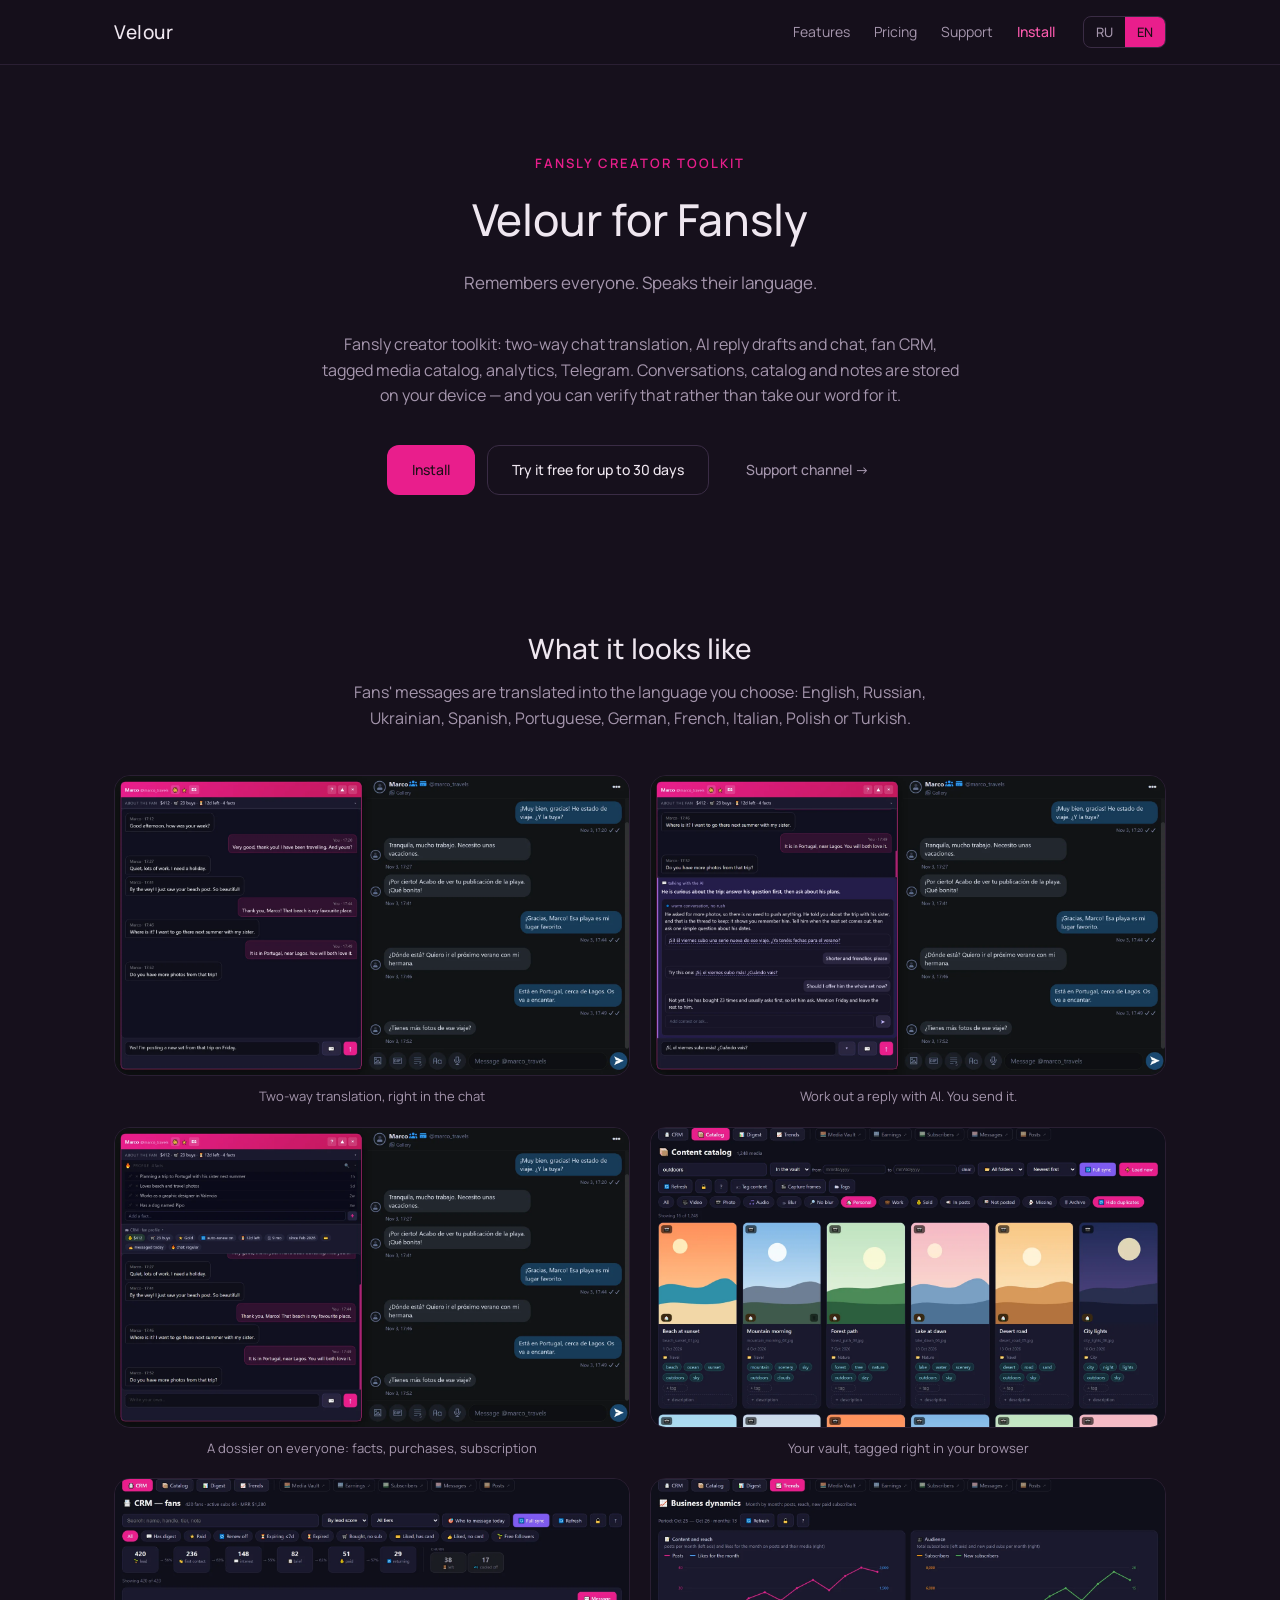
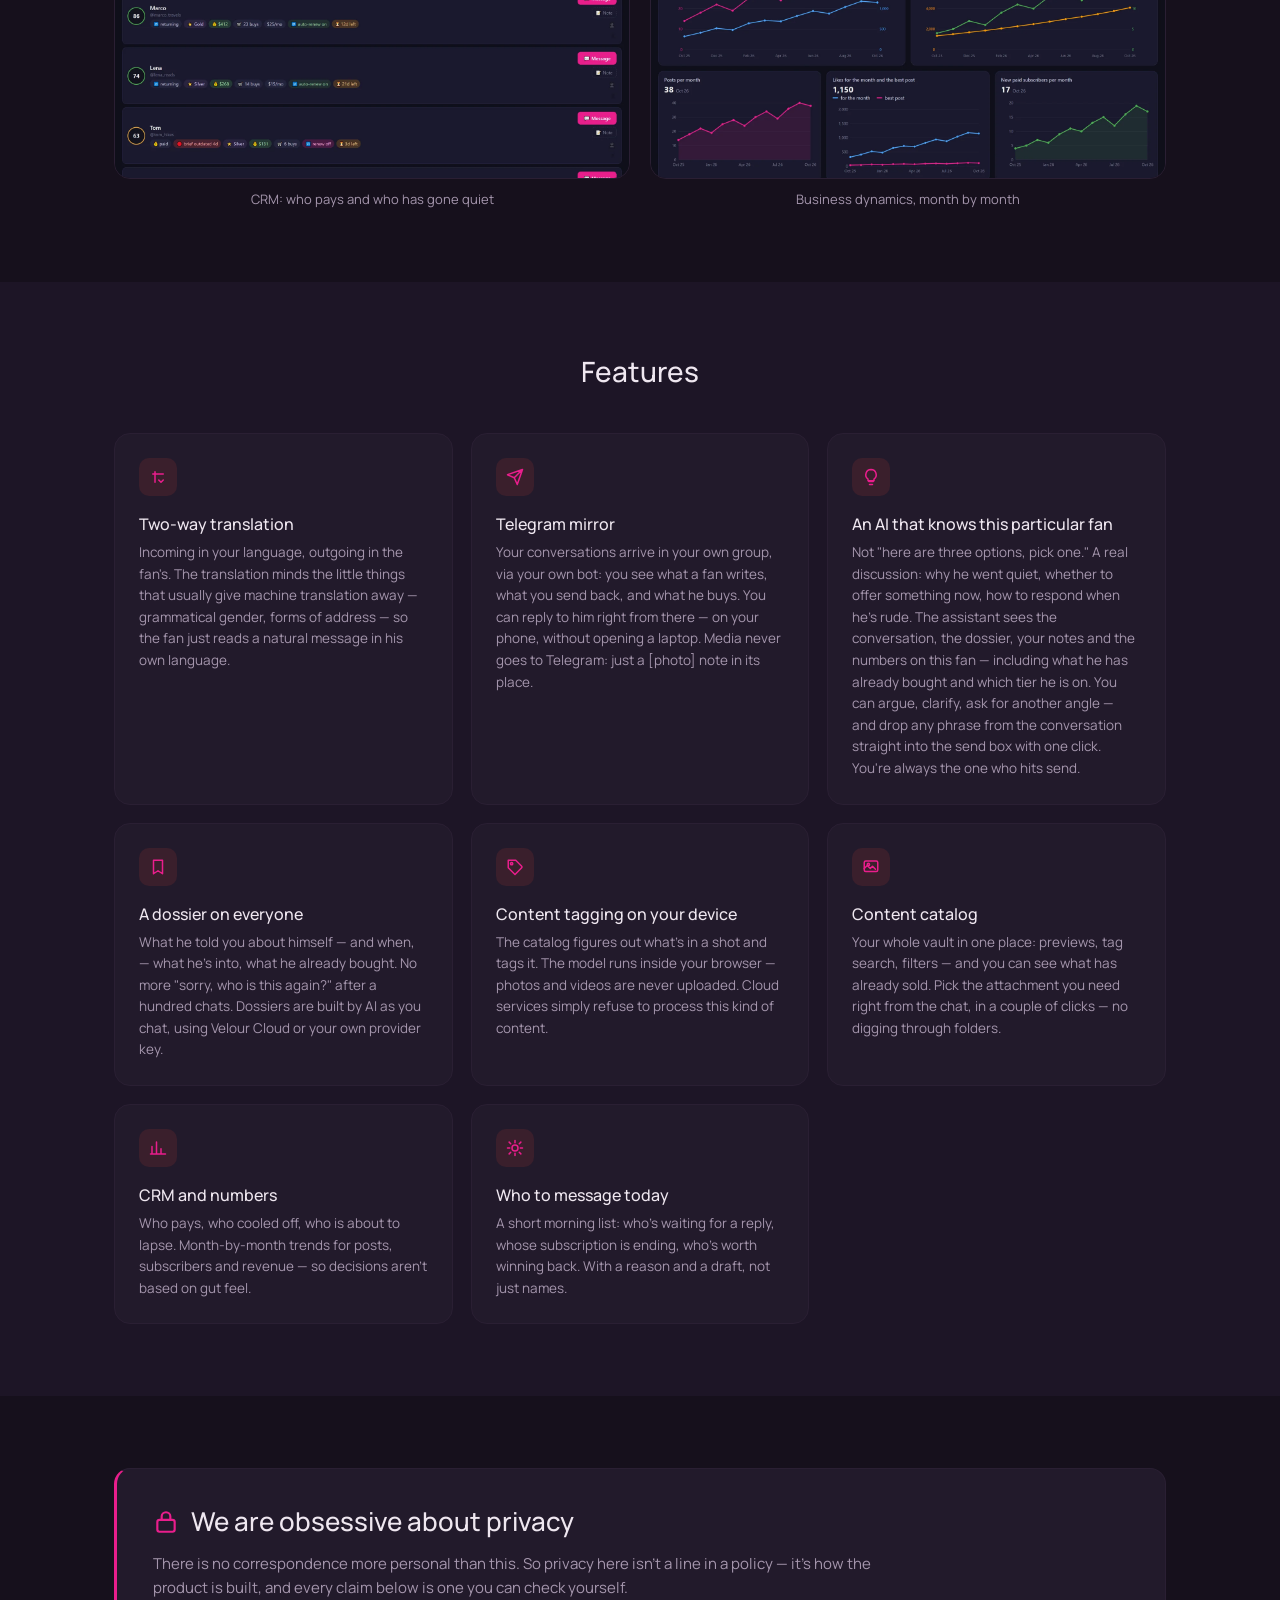
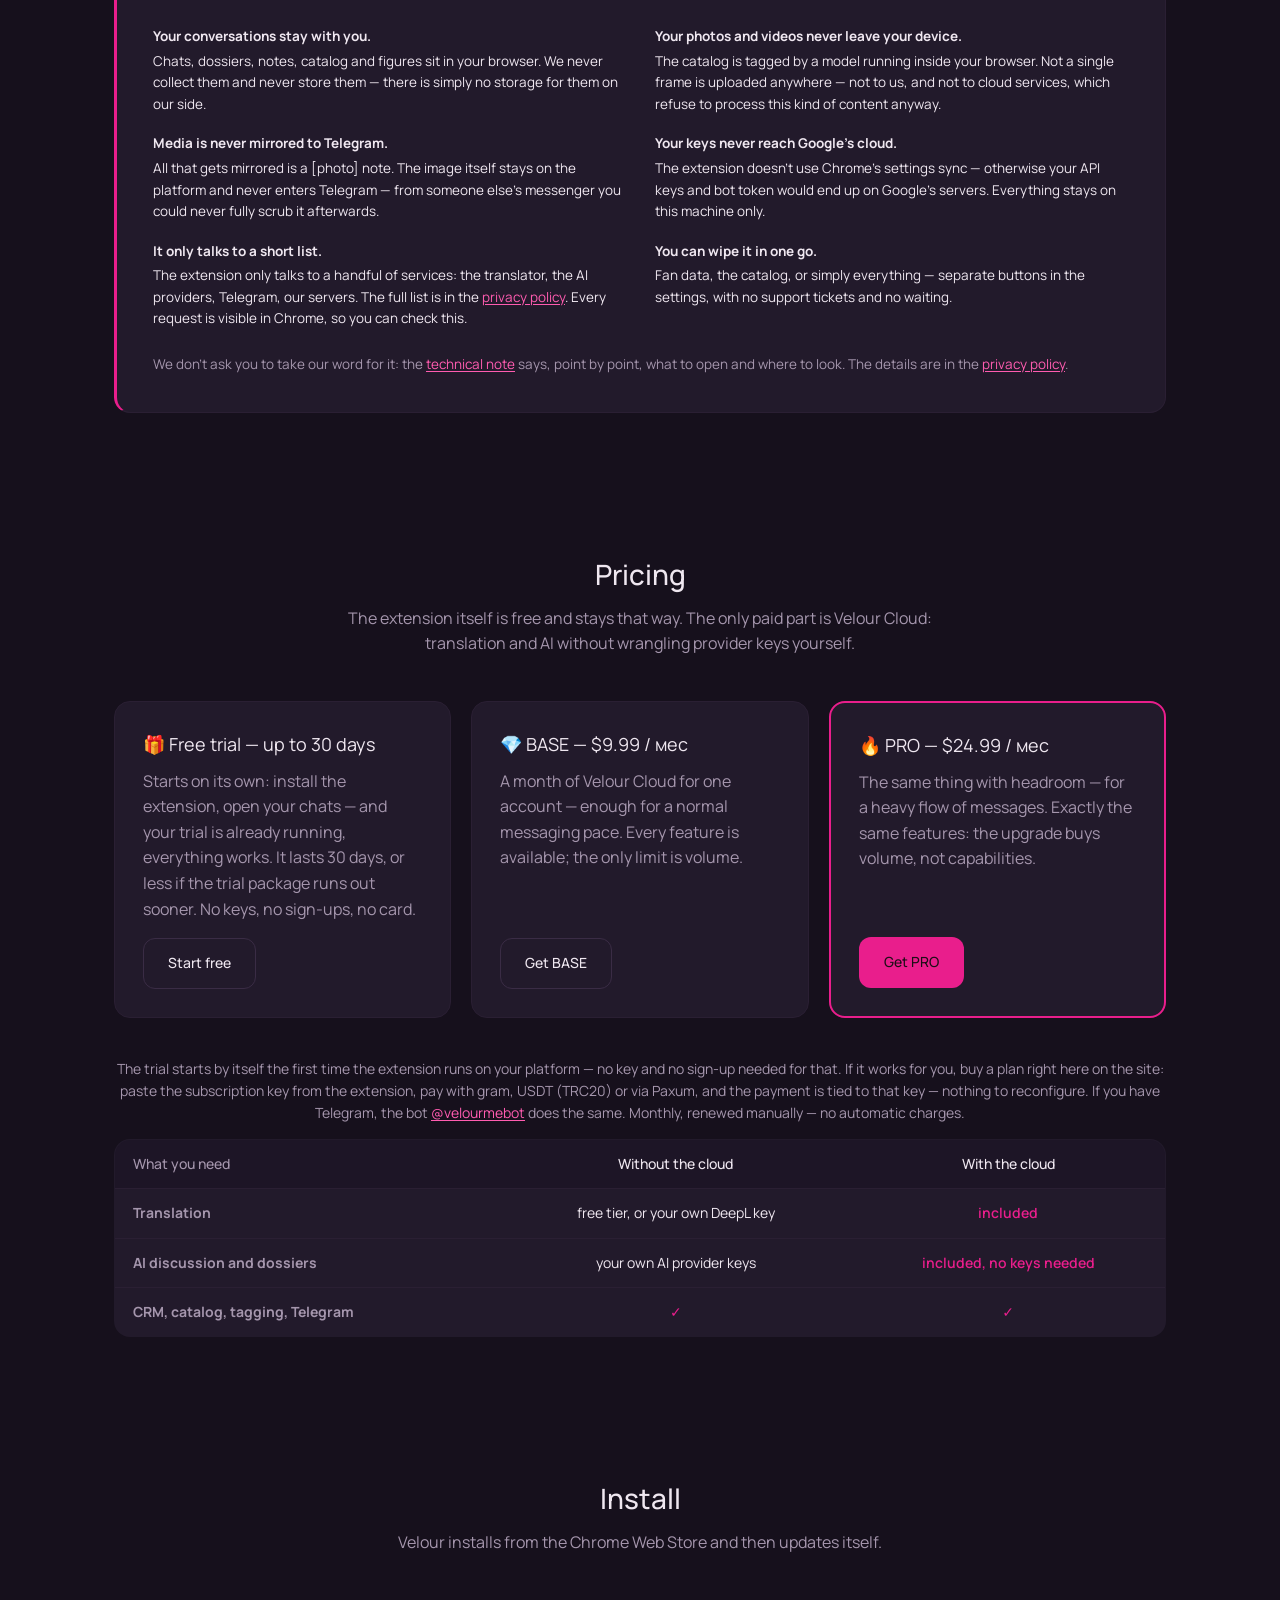
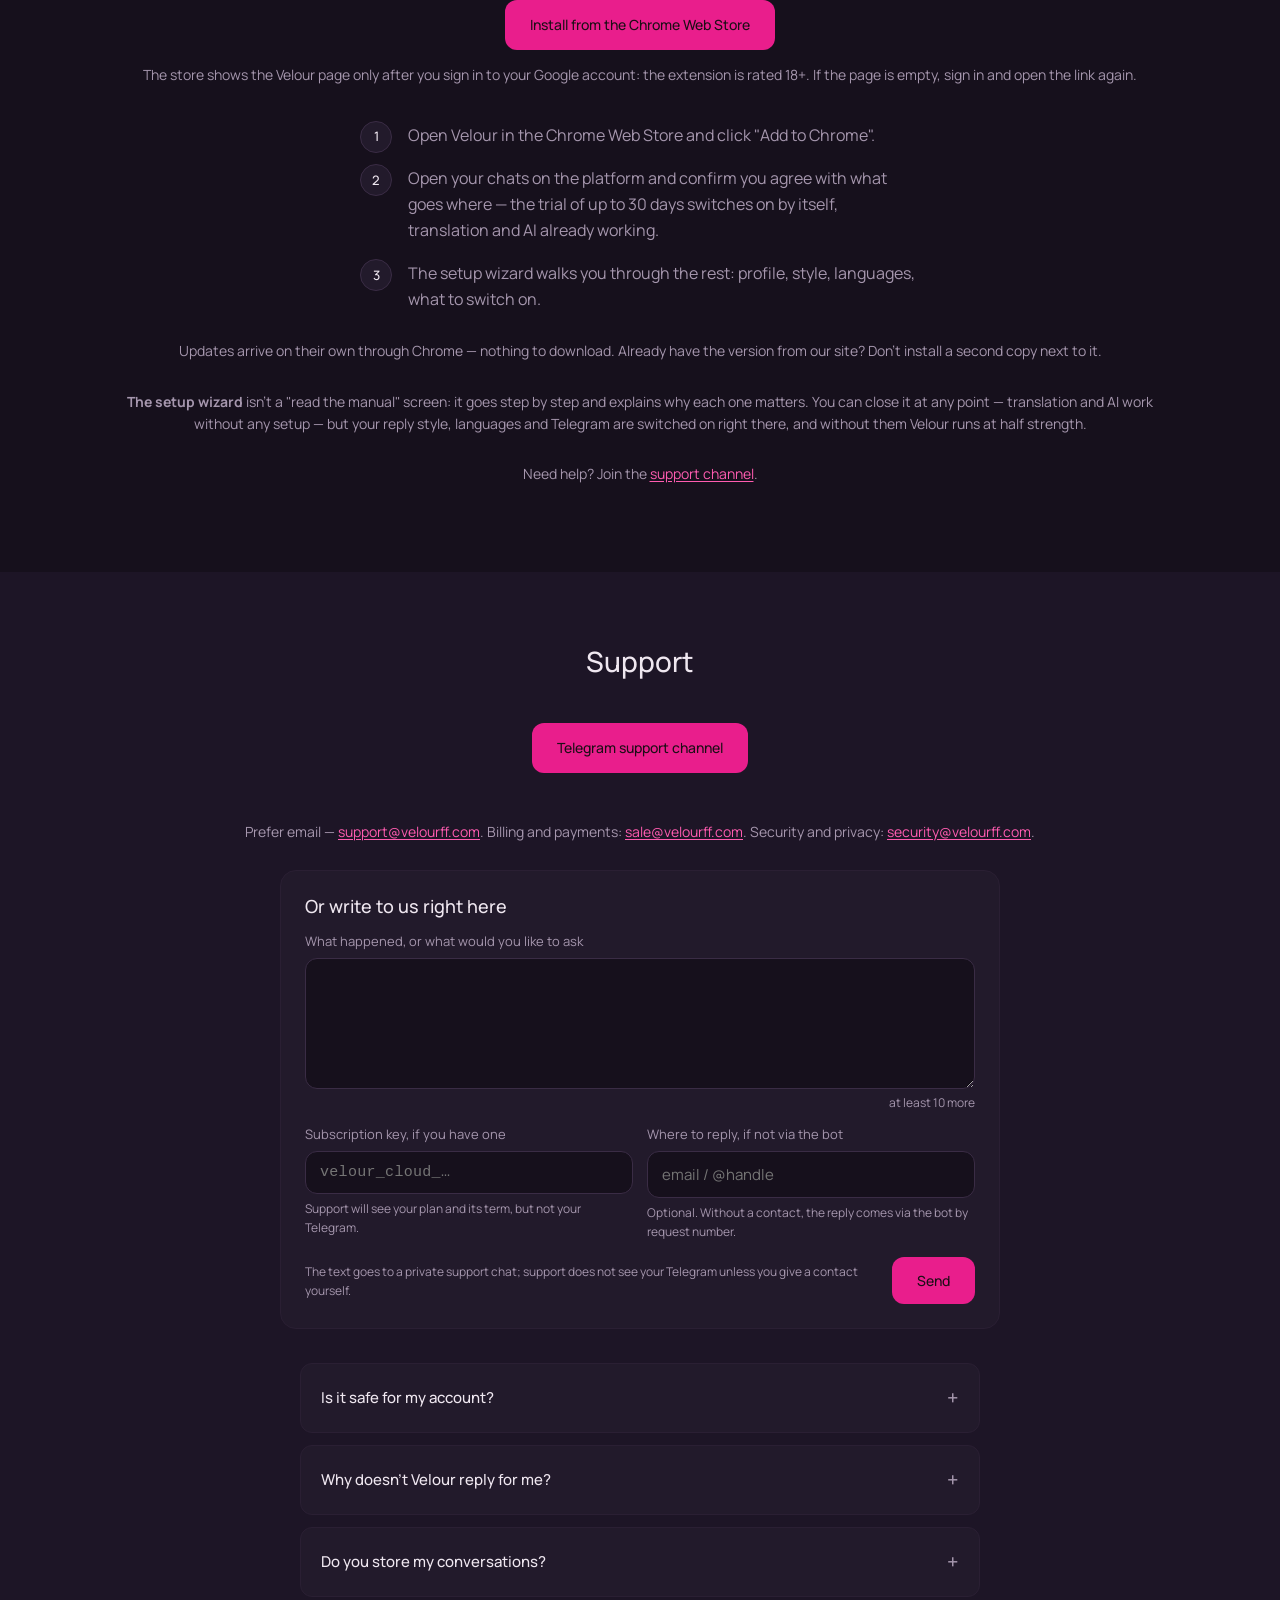
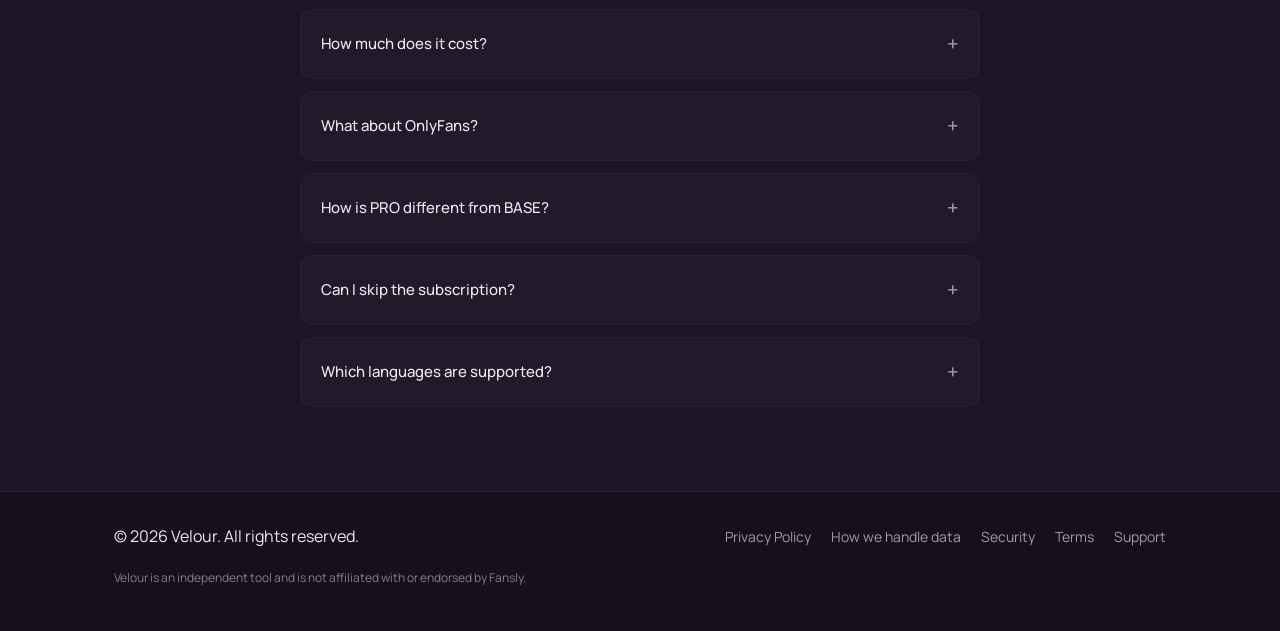
==== commit f00abadb: "SEO: «Velour for Fansly» в заголовках главной и технической записки, своё описание страницы для мага" ====
--- a/index.html
+++ b/index.html
@@ -1,18 +1,18 @@
 <!DOCTYPE html>
 <html lang="en"
-      data-title-ru="Velour — ассистент в общении на Fansly"
-      data-title-en="Velour — Fansly creator toolkit"
+      data-title-ru="Velour for Fansly — ассистент в общении и переводчик переписки"
+      data-title-en="Velour for Fansly — creator toolkit and chat translator"
       data-desc-ru="Ассистент в общении на Fansly: перевод переписки в обе стороны, черновики ответов и чат с ИИ, CRM фанов, каталог с тегами, аналитика, Телеграм."
       data-desc-en="Fansly creator toolkit: two-way chat translation, AI reply drafts and chat, fan CRM, tagged media catalog, analytics, Telegram.">
 <head>
 <meta charset="UTF-8">
 <meta name="viewport" content="width=device-width, initial-scale=1">
-<title>Velour — Fansly creator toolkit</title>
+<title>Velour for Fansly — creator toolkit and chat translator</title>
 <meta name="description" content="Fansly creator toolkit: two-way chat translation, AI reply drafts and chat, fan CRM, tagged media catalog, analytics, Telegram.">
 <link rel="canonical" href="https://velourff.com/">
 <meta property="og:type" content="website">
 <meta property="og:site_name" content="Velour">
-<meta property="og:title" content="Velour — Fansly creator toolkit">
+<meta property="og:title" content="Velour for Fansly — creator toolkit and chat translator">
 <meta property="og:description" content="Fansly creator toolkit: two-way chat translation, AI reply drafts and chat, fan CRM, tagged media catalog, analytics, Telegram.">
 <meta property="og:url" content="https://velourff.com/">
 <meta property="og:image" content="https://velourff.com/assets/og.png">
@@ -20,7 +20,7 @@
 <meta property="og:image:height" content="630">
 <meta property="og:image:alt" content="Velour, Fansly creator toolkit: the Velour panel in English next to a Fansly chat in Spanish">
 <meta name="twitter:card" content="summary_large_image">
-<script type="application/ld+json">{"@context":"https://schema.org","@type":"WebSite","name":"Velour","url":"https://velourff.com/"}</script>
+<script type="application/ld+json">{"@context":"https://schema.org","@type":"WebSite","name":"Velour for Fansly","alternateName":"Velour","url":"https://velourff.com/"}</script>
 <link rel="preconnect" href="https://fonts.googleapis.com">
 <link rel="preconnect" href="https://fonts.gstatic.com" crossorigin>
 <link href="https://fonts.googleapis.com/css2?family=Manrope:wght@400;500;600&display=swap" rel="stylesheet">
@@ -53,8 +53,8 @@
 
   <section class="hero" id="top">
     <div class="container">
-      <div class="kicker">VELOUR</div>
-      <h1>Velour</h1>
+      <div class="kicker">FANSLY CREATOR TOOLKIT</div>
+      <h1>Velour for Fansly</h1>
       <p class="lede" data-lang="ru">Помнит каждого. Говорит на его языке.</p>
       <p class="lede" data-lang="en">Remembers everyone. Speaks their language.</p>
       <p data-lang="ru" style="max-width:640px;margin:0 auto 36px">Ассистент в общении на Fansly: перевод переписки в обе стороны, черновики ответов и чат с ИИ, CRM фанов, каталог с тегами, аналитика, Телеграм. Переписка, каталог и заметки хранятся на вашем устройстве — и это можно проверить, а не принять на веру.</p>
@@ -471,8 +471,8 @@
 
         <details>
           <summary><span data-lang="ru">Можно обойтись без подписки?</span><span data-lang="en">Can I skip the subscription?</span></summary>
-          <p data-lang="ru">Да: нам можно не платить вообще. Подставьте свои ключи ИИ-провайдеров и переводчика — расширение работает полностью, а платите напрямую провайдерам. Облако нужно тем, кто не хочет с этим возиться.</p>
-          <p data-lang="en">Yes — you never have to pay us at all. Plug in your own AI and translation keys: the extension is fully functional, and you pay the providers directly. The cloud is for people who'd rather not deal with that.</p>
+          <p data-lang="ru">Да, сейчас можно работать со своими ключами ИИ-провайдеров и переводчика: расширение работает полностью, а платите вы напрямую провайдерам. Облако — для тех, кто не хочет с этим разбираться.</p>
+          <p data-lang="en">Yes — for now you can use your own AI and translation keys: the extension is fully functional, and you pay the providers directly. The cloud is for people who'd rather not deal with that.</p>
         </details>
 
         <details>
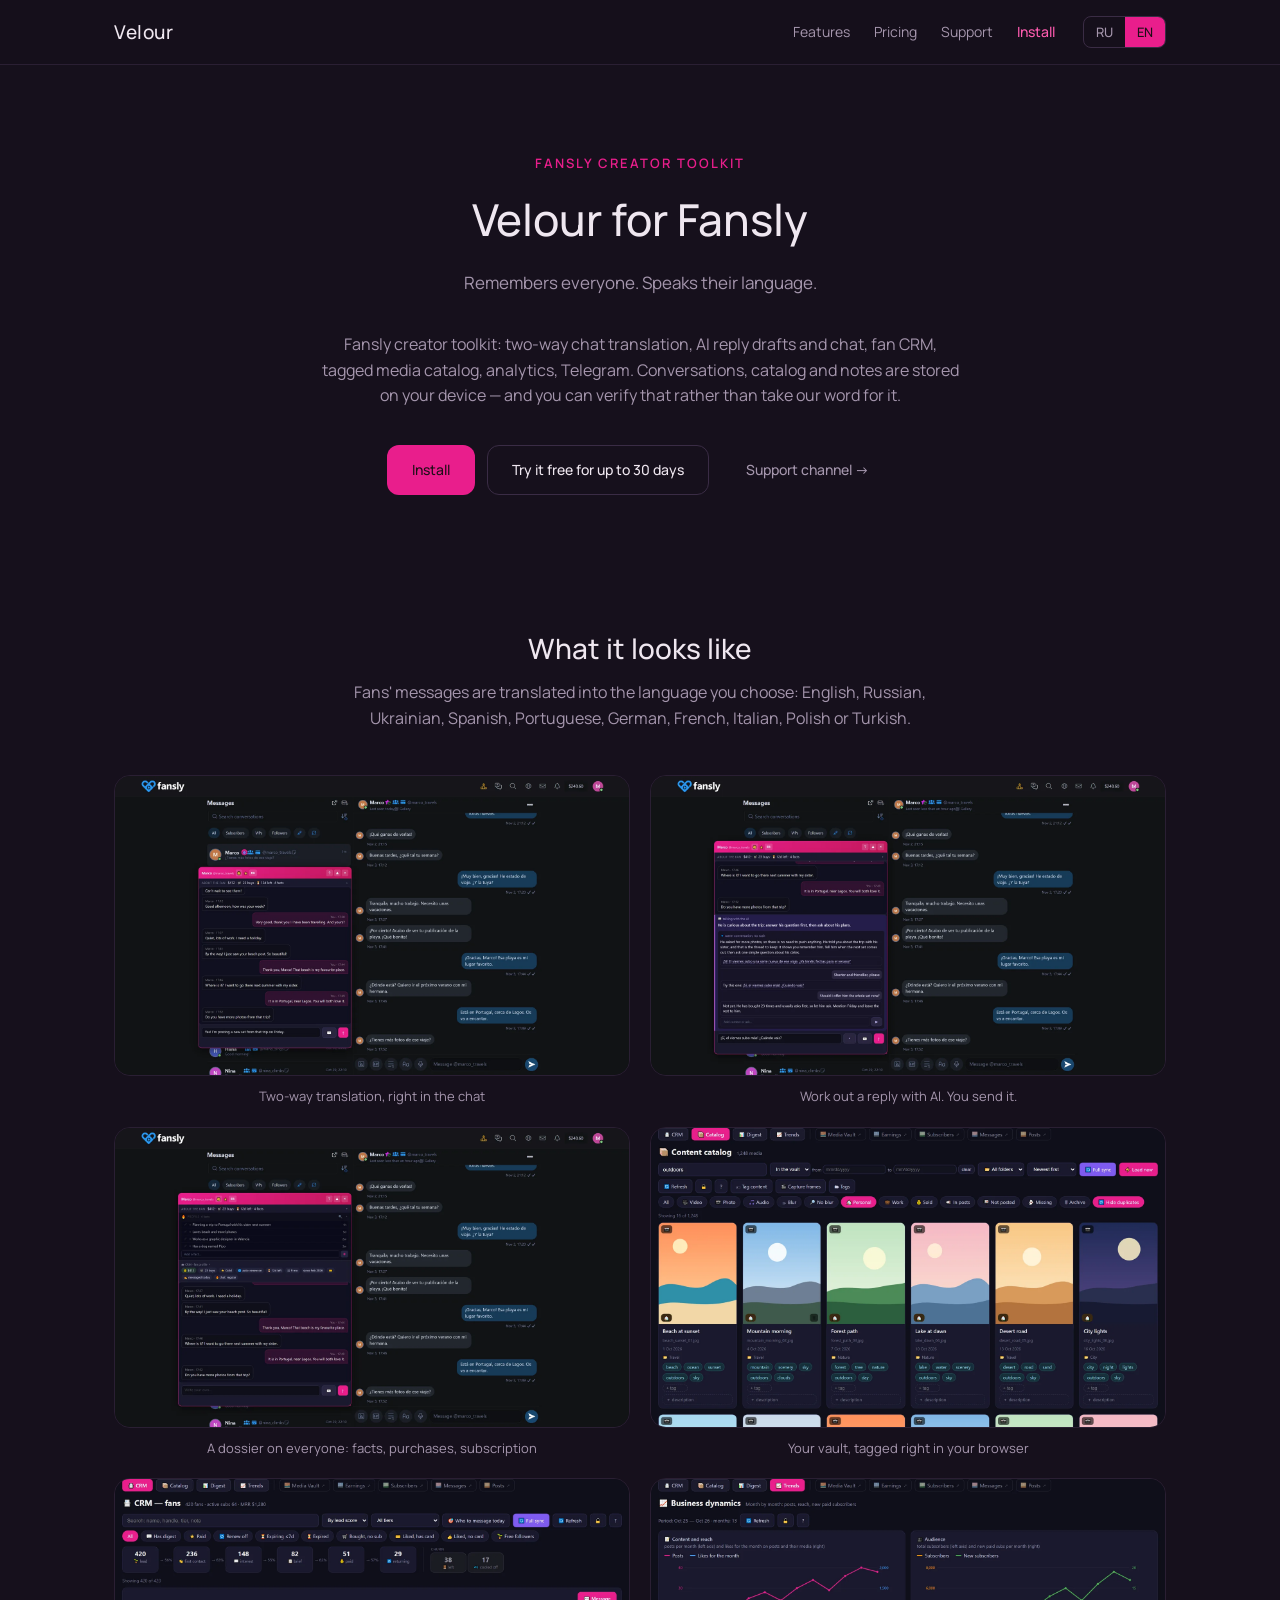
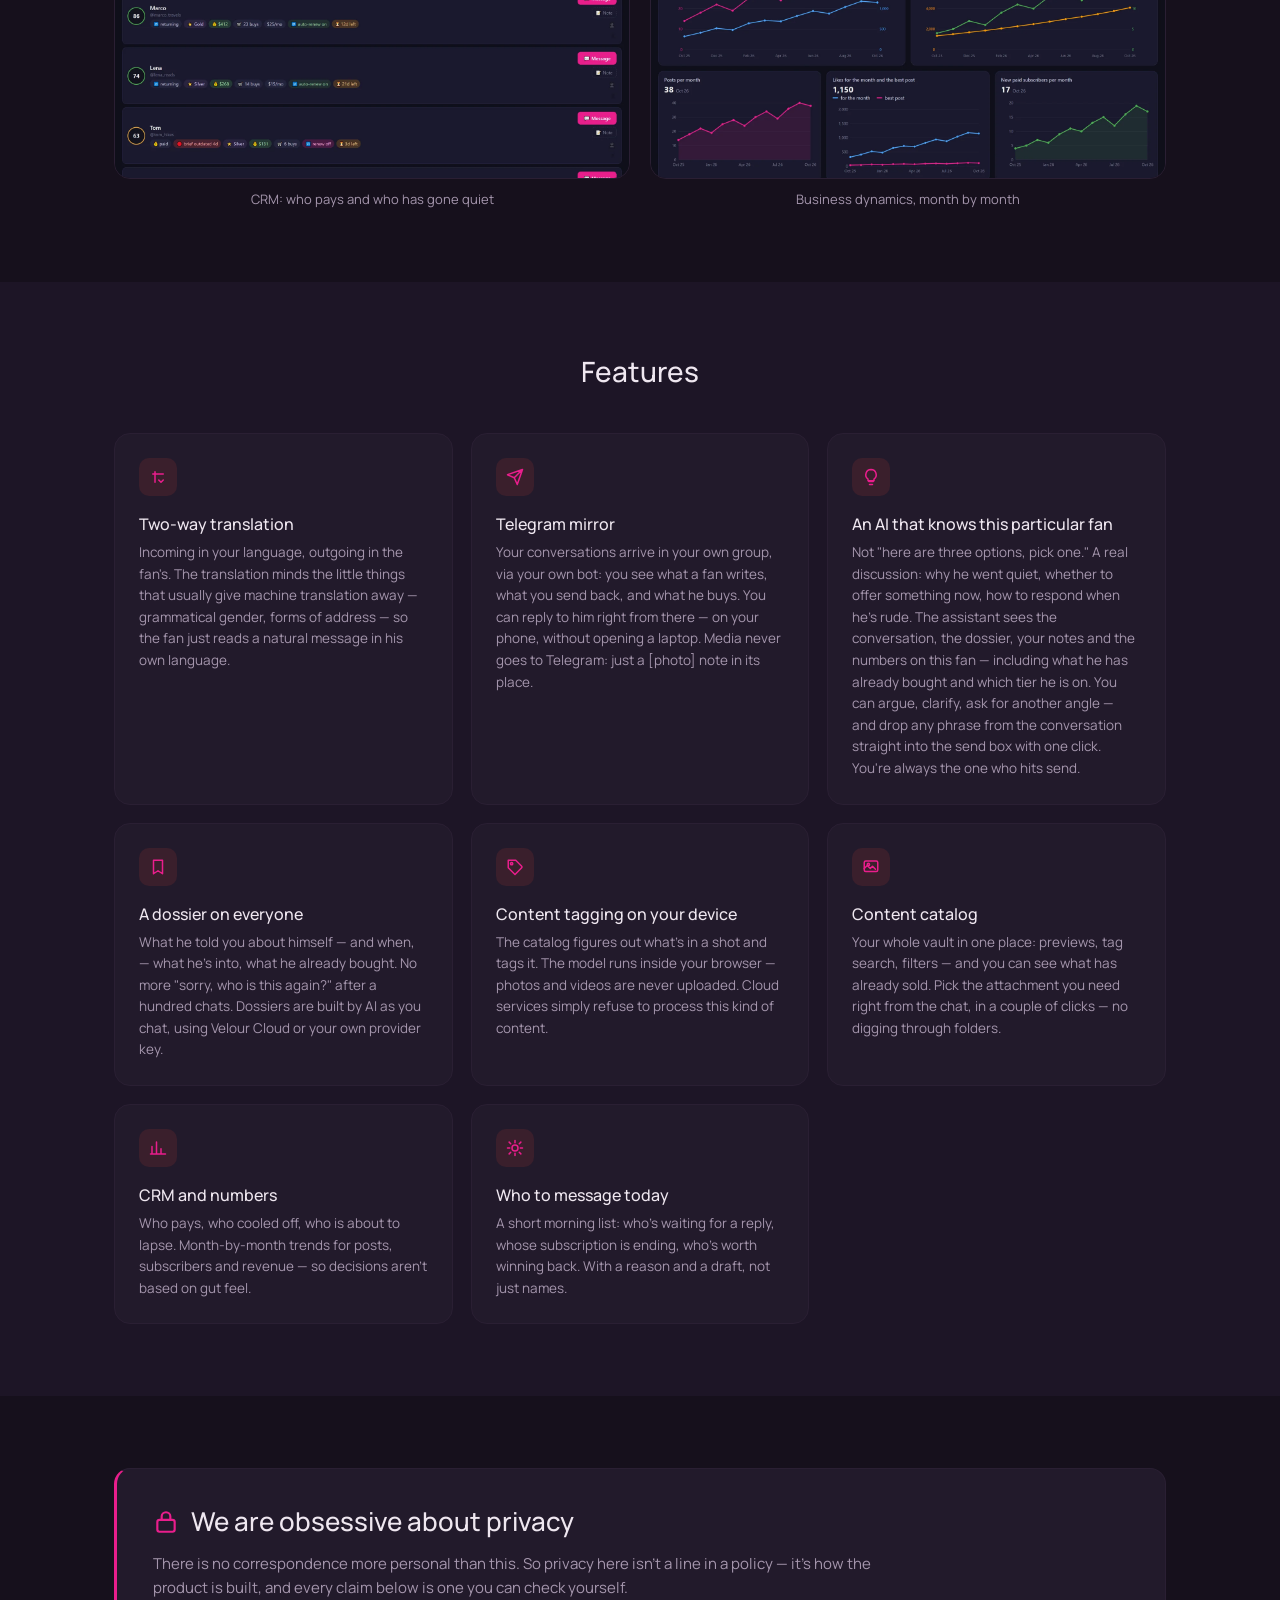
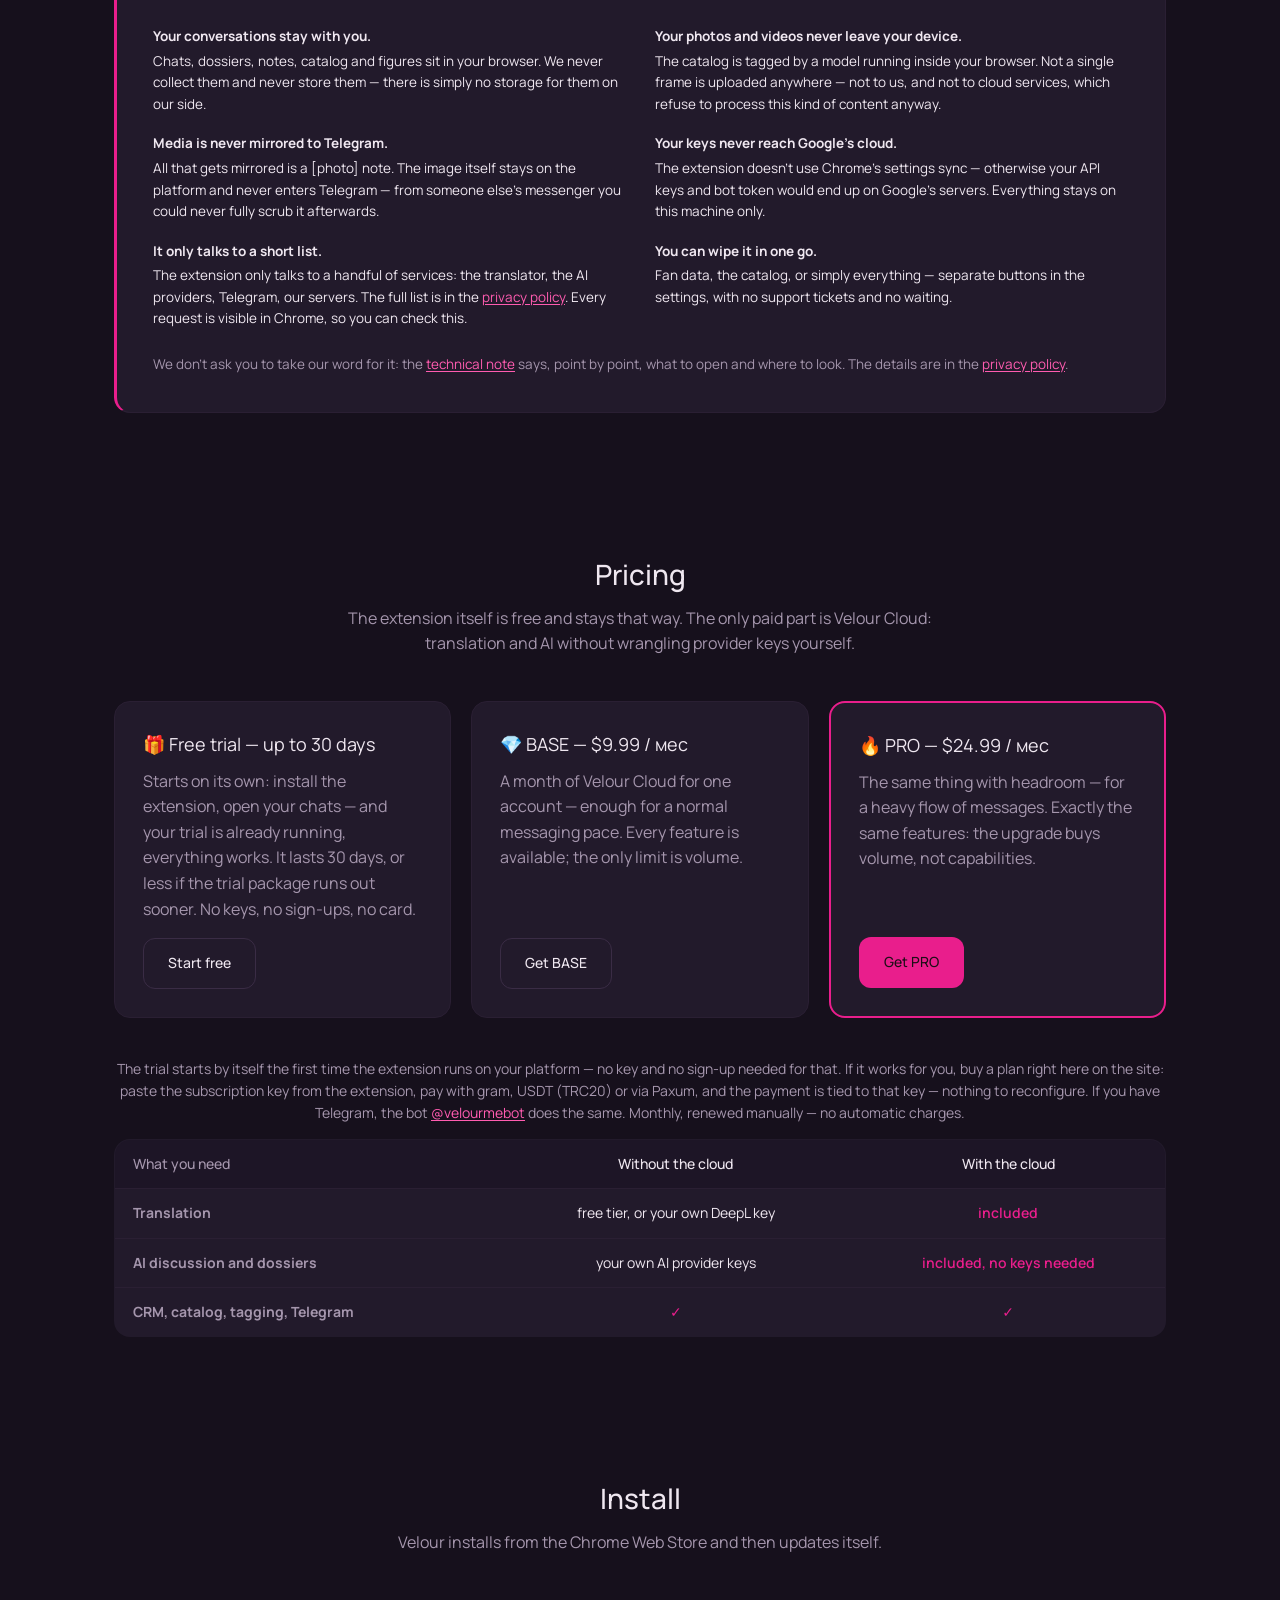
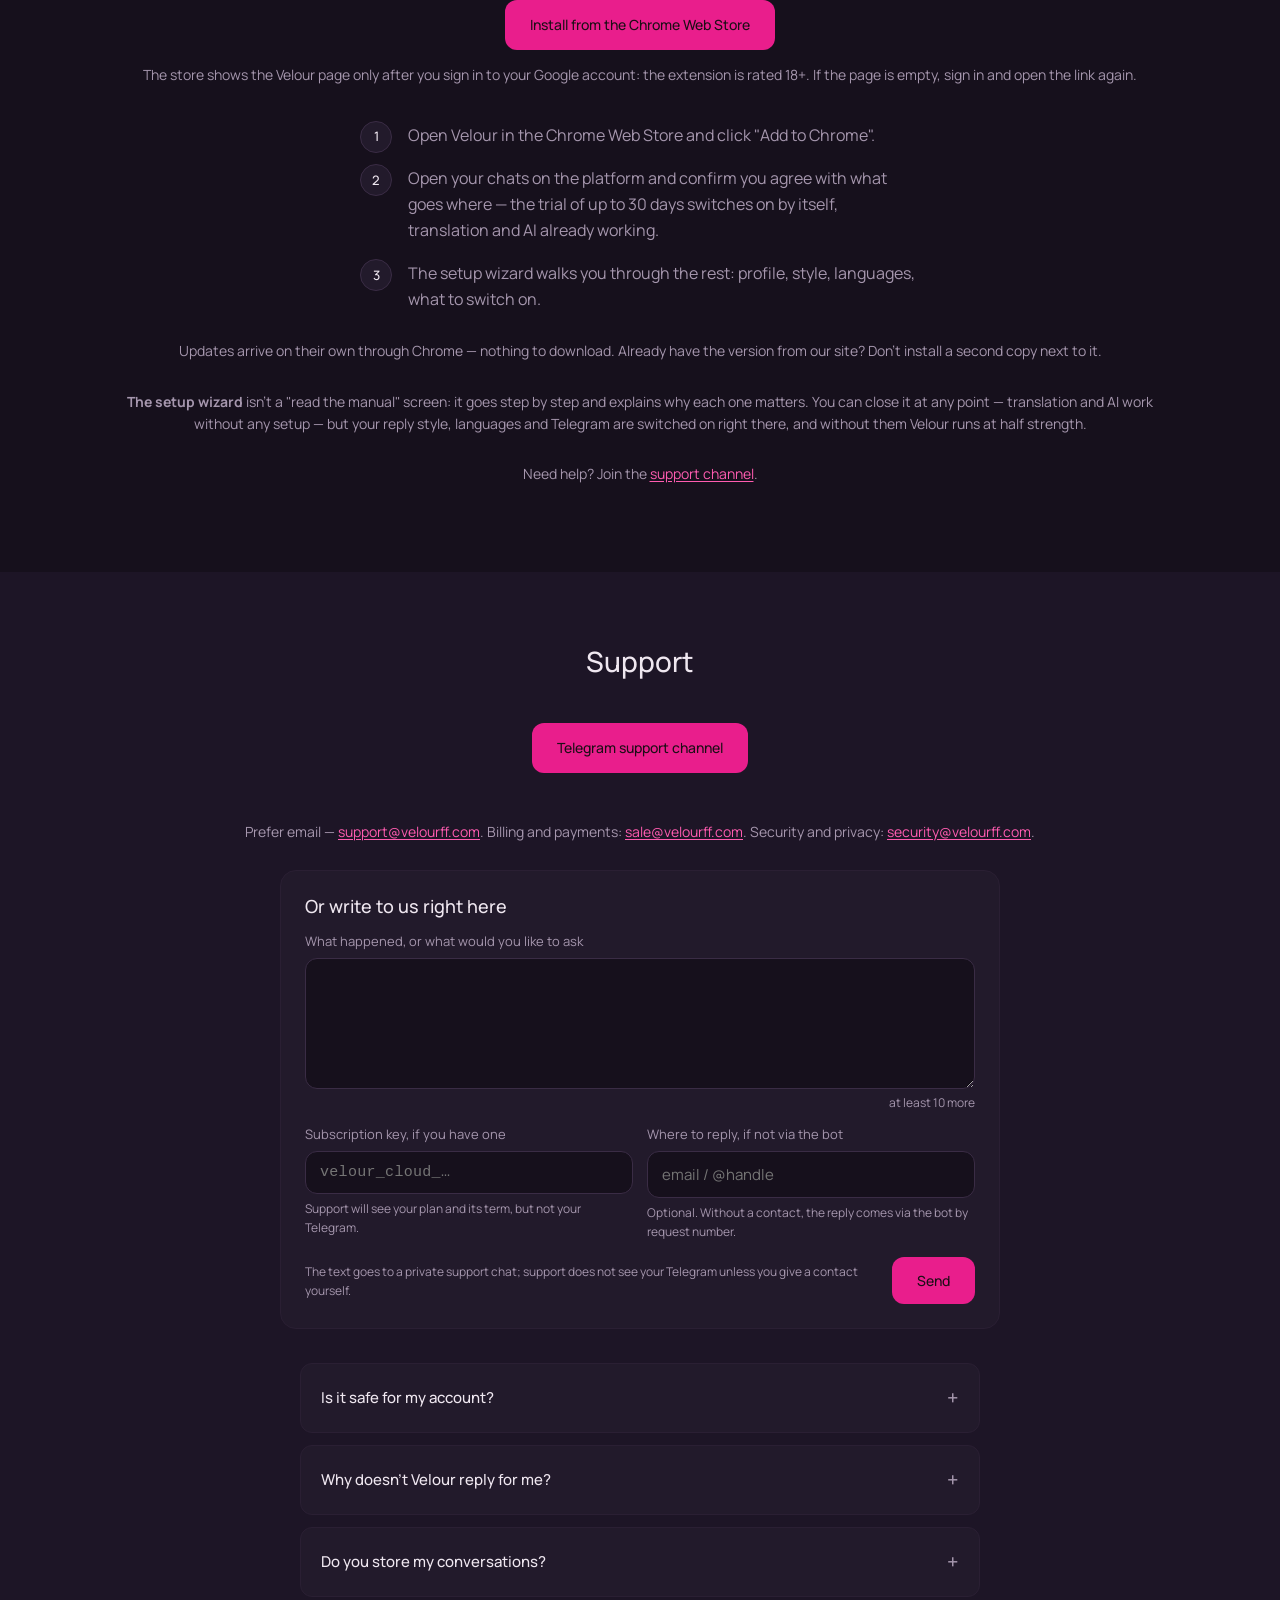
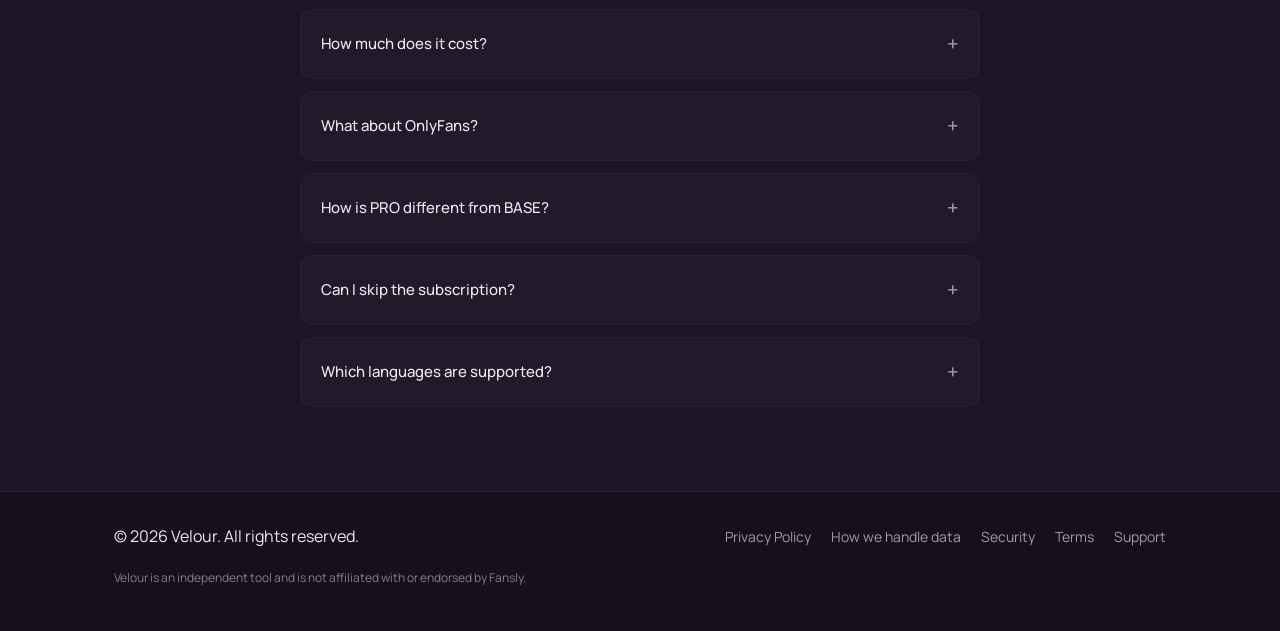
==== commit a48e5f6c: "Иконка сайта: favicon для поиска и вкладок браузера У сайта не было иконки: ни ссылки в шапке страни" ====
--- a/index.html
+++ b/index.html
@@ -25,6 +25,10 @@
 <link rel="preconnect" href="https://fonts.gstatic.com" crossorigin>
 <link href="https://fonts.googleapis.com/css2?family=Manrope:wght@400;500;600&display=swap" rel="stylesheet">
 <link rel="stylesheet" href="style.css?v=20261104">
+<link rel="icon" href="/favicon.ico" sizes="16x16 32x32 48x48">
+<link rel="icon" href="/icon-192.png" type="image/png" sizes="192x192">
+<link rel="icon" href="/favicon.svg" type="image/svg+xml">
+<link rel="apple-touch-icon" href="/apple-touch-icon.png">
 </head>
 <body>
 <a class="skip-link" href="#main">
